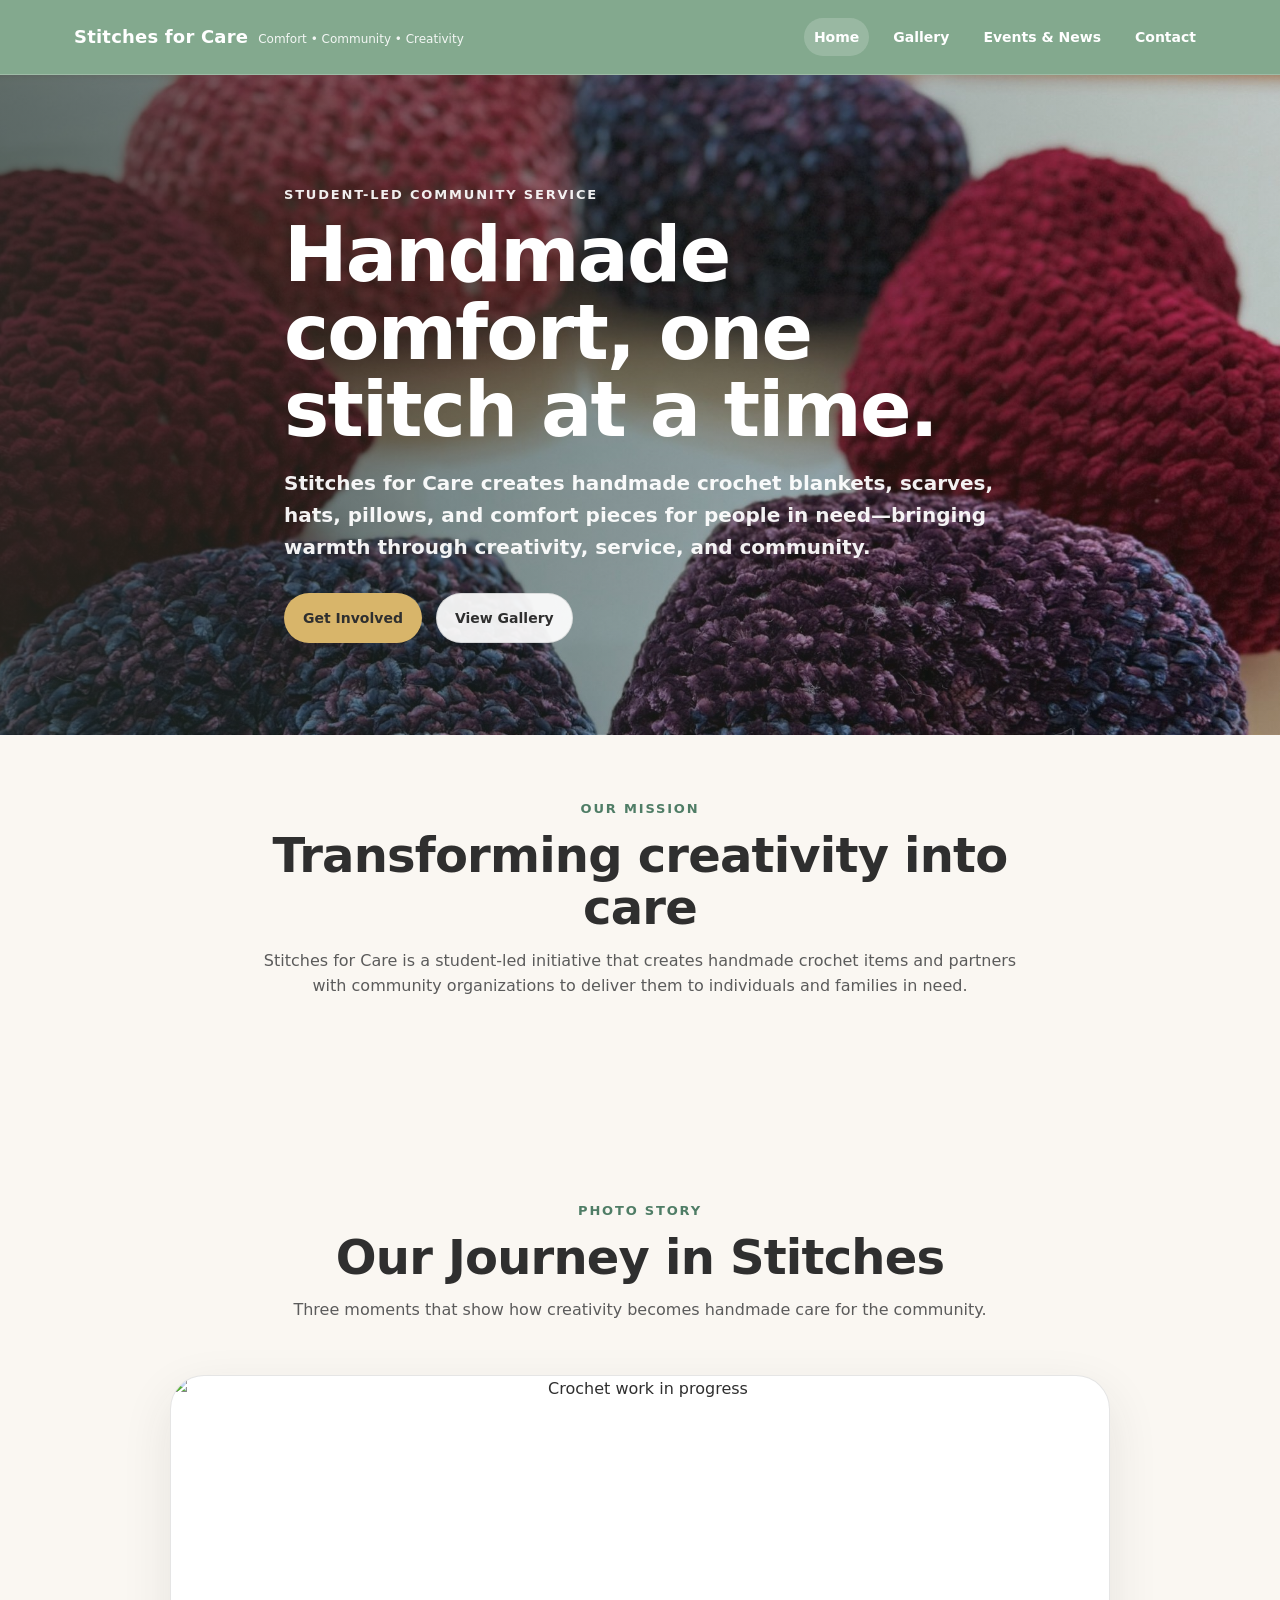
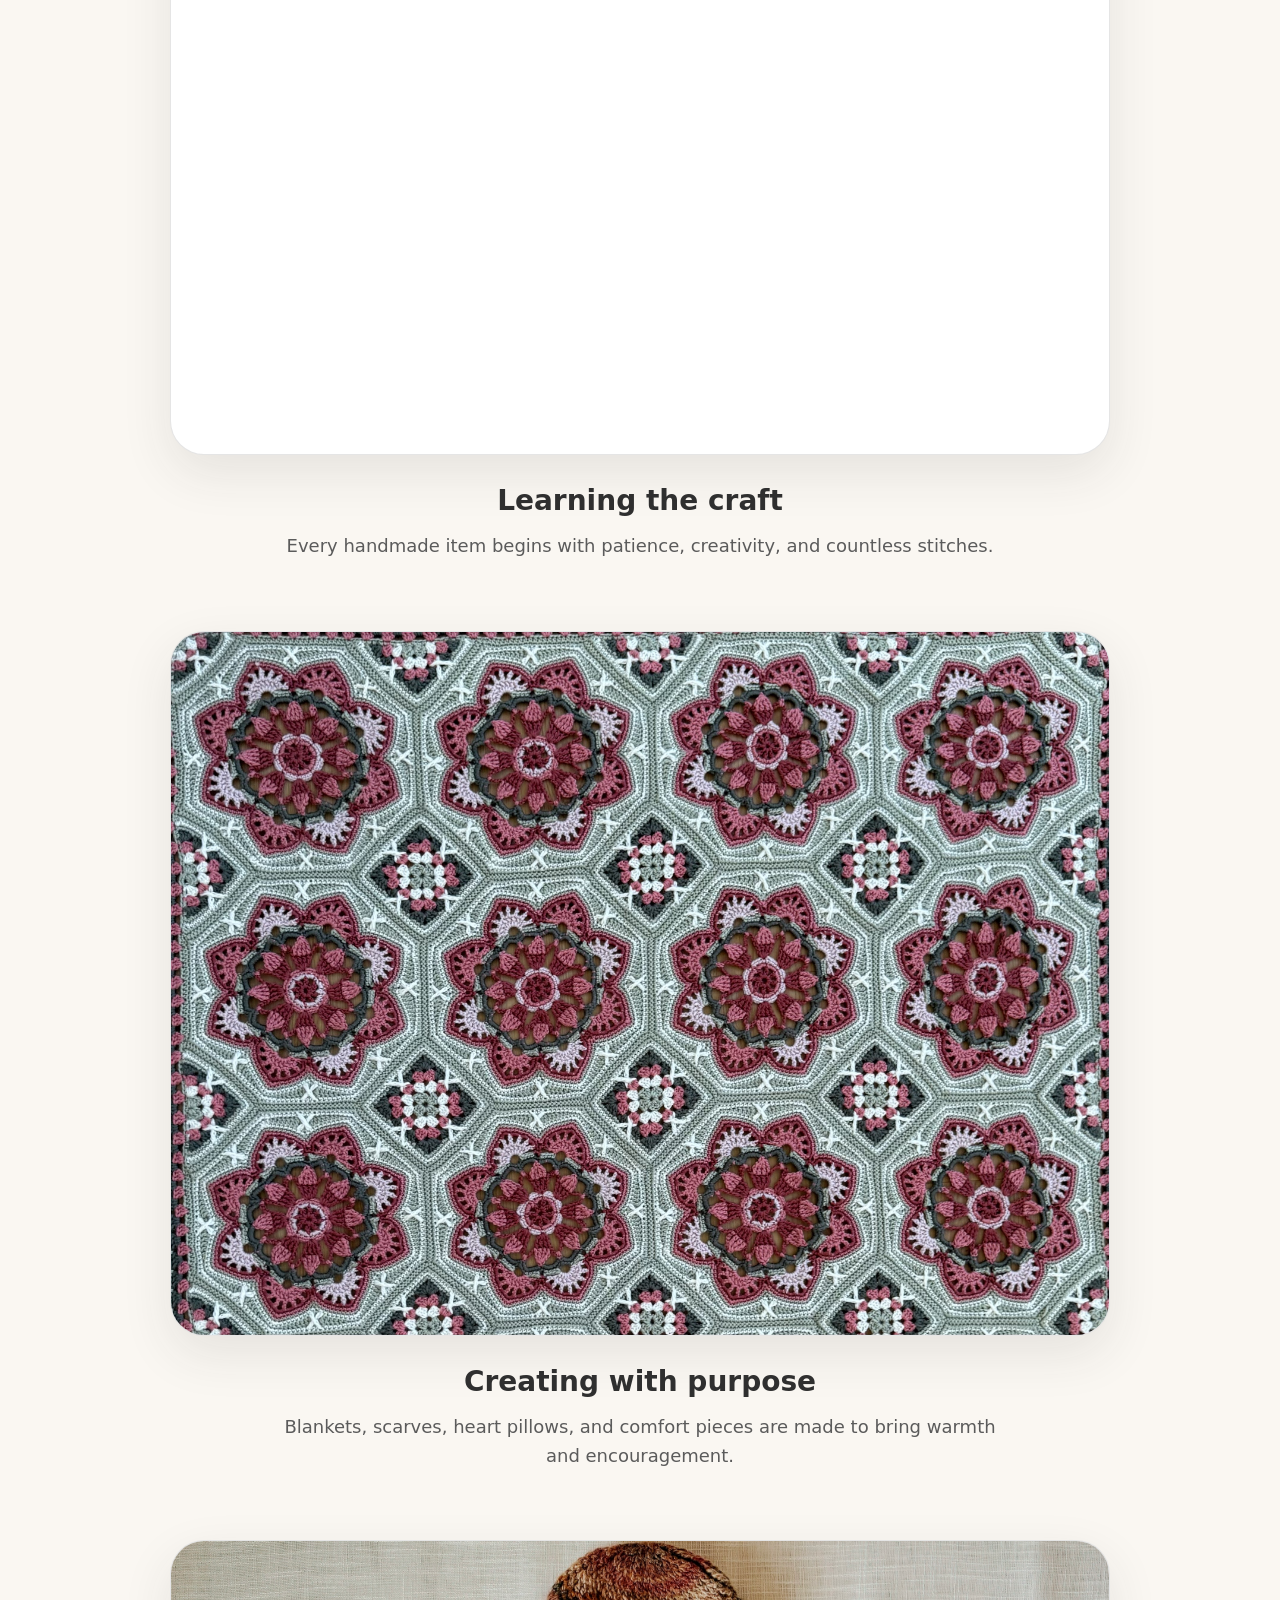
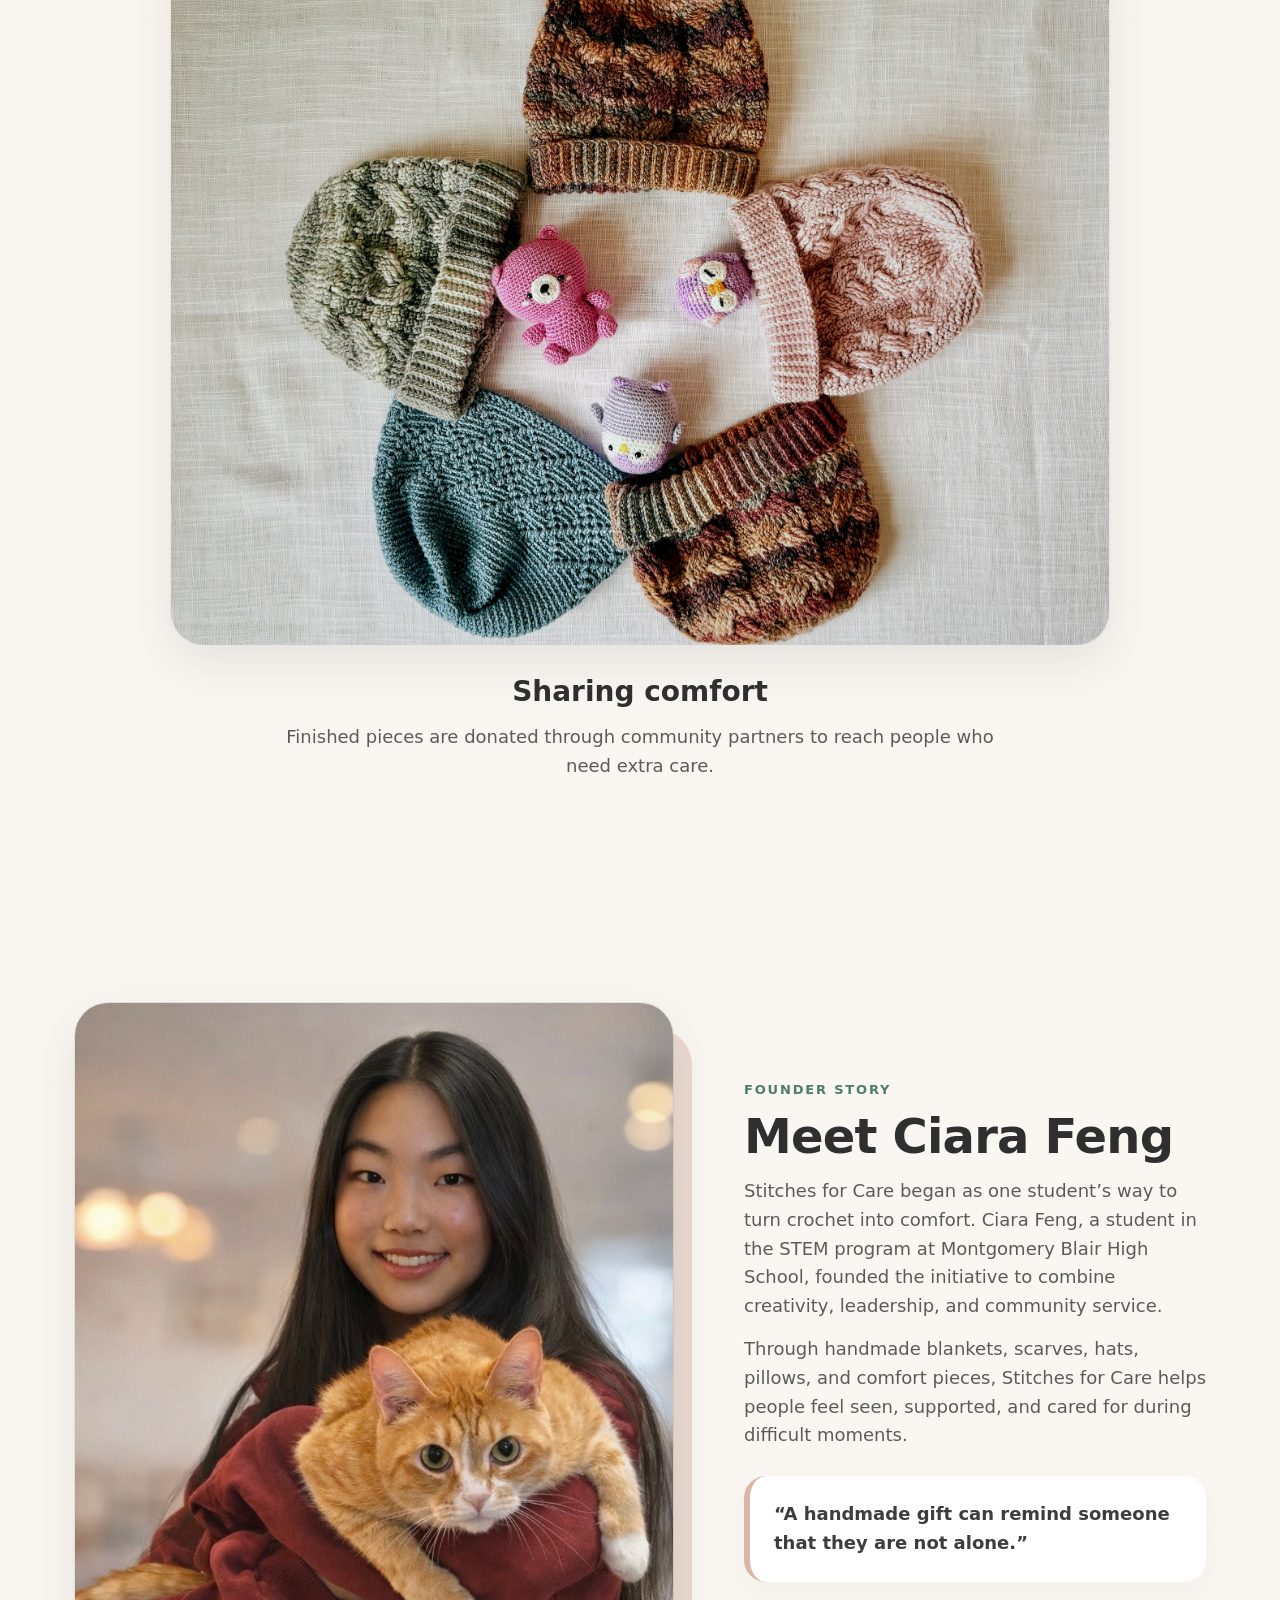
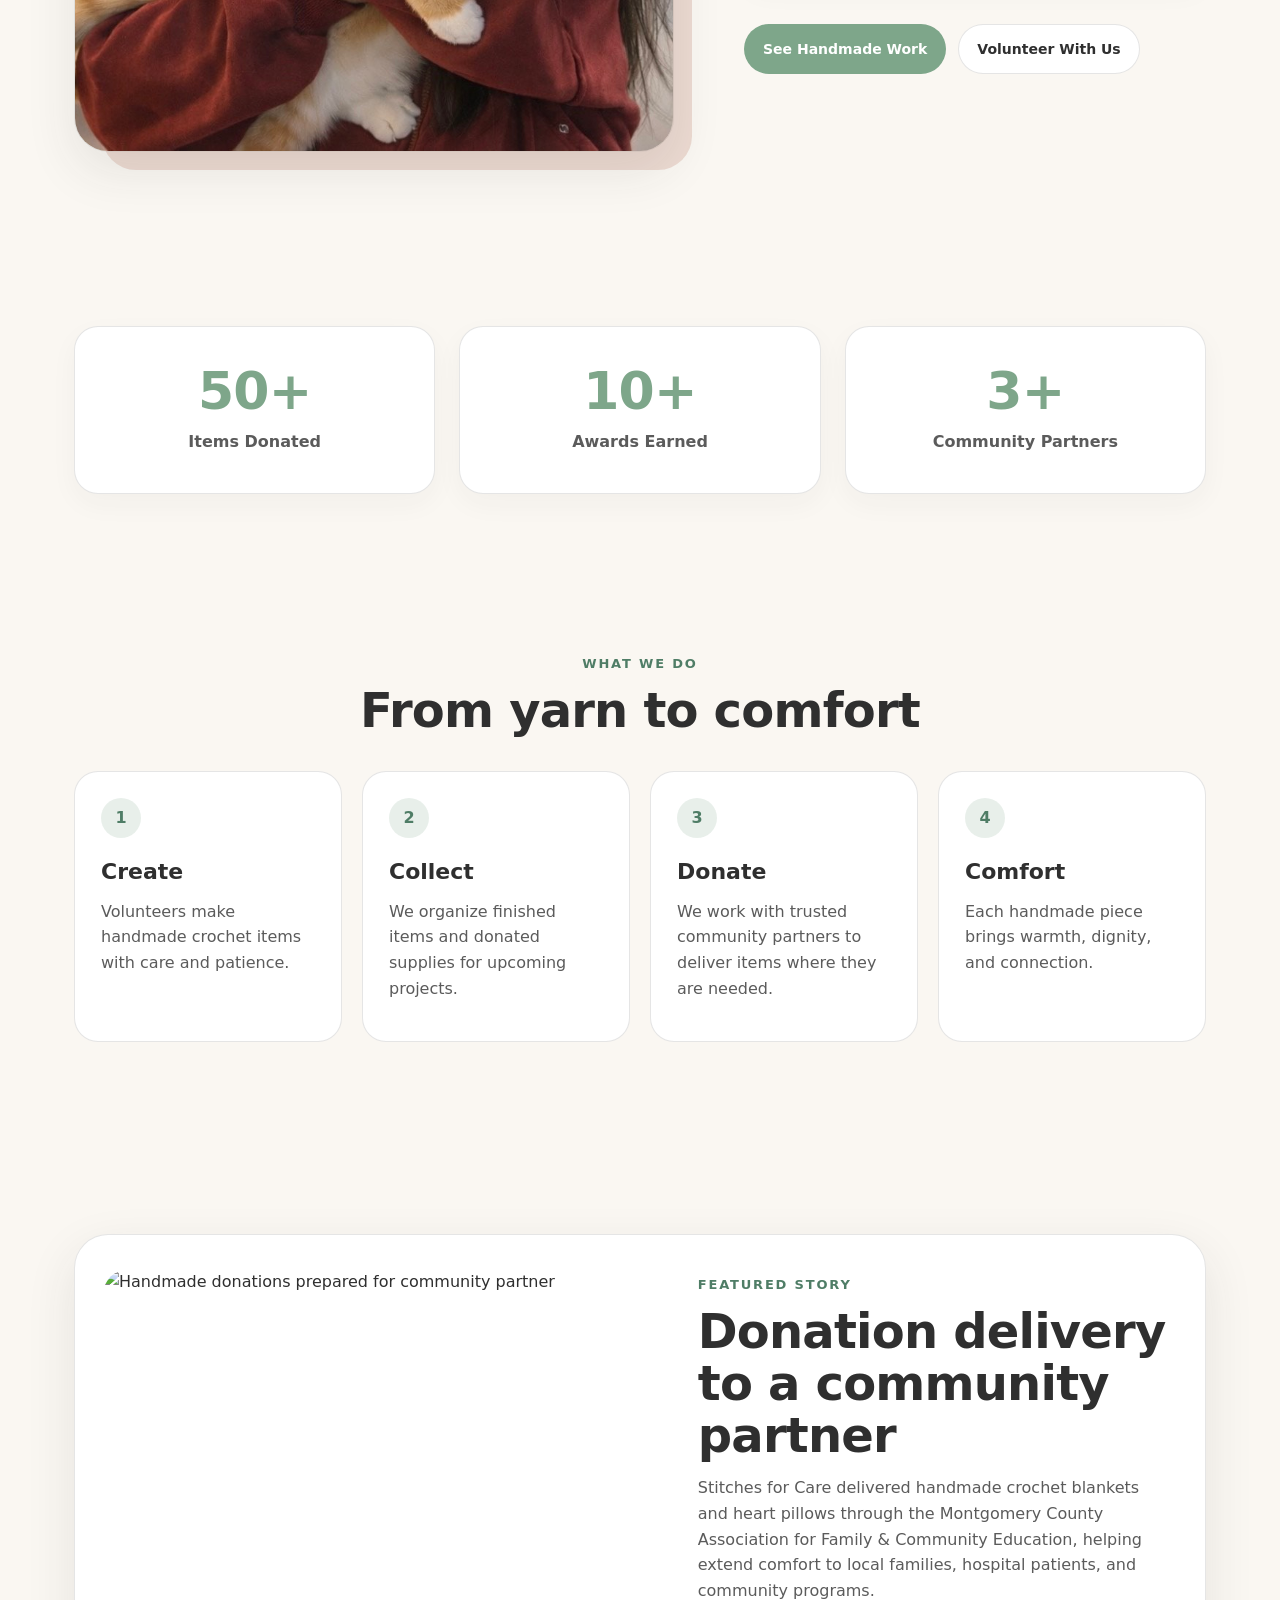
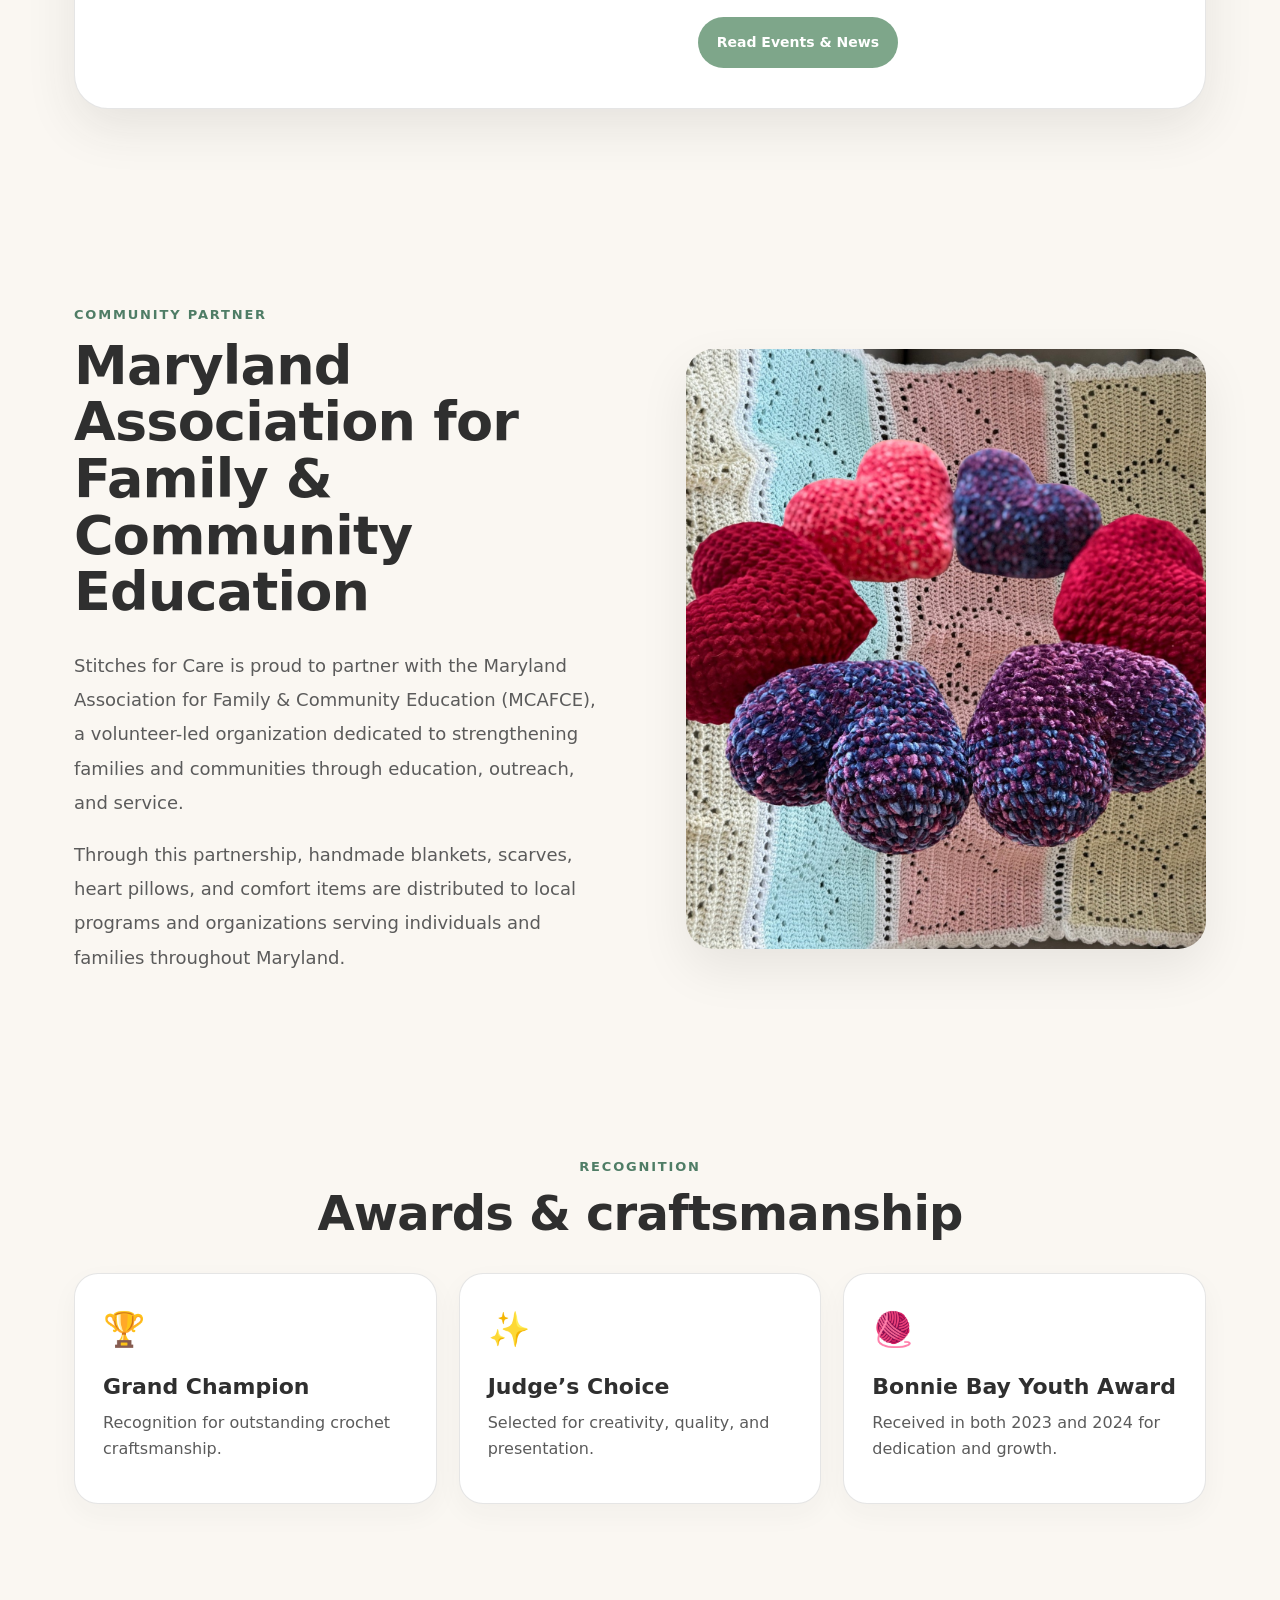
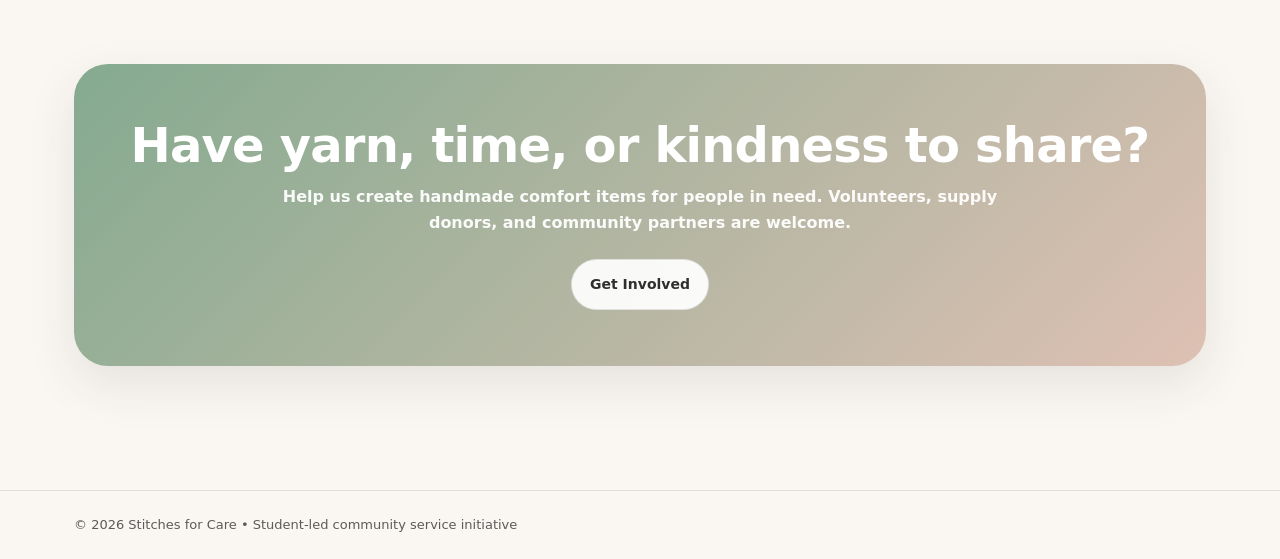
==== index.html @ ae27722a "Update image source in featured story section" ====
<!DOCTYPE html>
<html lang="en">
<head>
  <meta charset="UTF-8" />
  <meta name="viewport" content="width=device-width, initial-scale=1" />
  <title>Stitches for Care | Handmade Comfort, Community Service</title>
  <meta name="description" content="Stitches for Care is a student-led community service initiative creating handmade crochet items for people in need." />
  <link rel="stylesheet" href="styles.css" />
</head>
<body>
  <div class="topbar">
    <div class="container">
      <div class="nav">
        <a class="brand" href="index.html">
          <strong>Stitches for Care</strong>
          <span>Comfort • Community • Creativity</span>
        </a>
        <nav class="links" aria-label="Main navigation">
          <a href="index.html" aria-current="page">Home</a>
          <a href="gallery.html">Gallery</a>
          <a href="news.html">Events & News</a>
          <a href="contact.html">Contact</a>
        </nav>
      </div>
    </div>
  </div>

  <section class="hero hasImage">
    <div class="container heroContent">
      <div class="kicker">Student-led community service</div>
      <h1>Handmade comfort, one stitch at a time.</h1>
      <p>
        Stitches for Care creates handmade crochet blankets, scarves, hats, pillows, and comfort pieces for people in need—bringing warmth through creativity, service, and community.
      </p>
      <div class="heroActions">
        <a href="contact.html" class="btn gold">Get Involved</a>
        <a href="gallery.html" class="btn light">View Gallery</a>
      </div>
    </div>
  </section>

  <main>
    <section class="section compact">
      <div class="container narrow">
        <div class="sectionIntro center">
          <div class="kicker">Our Mission</div>
          <h2>Transforming creativity into care</h2>
          <p>
            Stitches for Care is a student-led initiative that creates handmade crochet items and partners with community organizations to deliver them to individuals and families in need.
          </p>
        </div>
      </div>
    </section>

    <section class="section photoStorySection">
      <div class="container">
        <div class="sectionIntro center storyHeader">
          <div class="kicker">Photo Story</div>
          <h2>Our Journey in Stitches</h2>
          <p>Three moments that show how creativity becomes handmade care for the community.</p>
        </div>

        <div class="verticalPhotoStory">
          <figure class="verticalStoryItem">
            <img src="images/story-creating.jpg" alt="Crochet work in progress" />
            <figcaption>
              <h3>Learning the craft</h3>
              <p>Every handmade item begins with patience, creativity, and countless stitches.</p>
            </figcaption>
          </figure>

          <figure class="verticalStoryItem">
            <img src="images/story-finished-work.jpg" alt="Finished handmade crochet blanket" />
            <figcaption>
              <h3>Creating with purpose</h3>
              <p>Blankets, scarves, heart pillows, and comfort pieces are made to bring warmth and encouragement.</p>
            </figcaption>
          </figure>

          <figure class="verticalStoryItem">
            <img src="images/story-donation.jpg" alt="Handmade crochet donations prepared for community partner" />
            <figcaption>
              <h3>Sharing comfort</h3>
              <p>Finished pieces are donated through community partners to reach people who need extra care.</p>
            </figcaption>
          </figure>
        </div>
      </div>
    </section>

    <section class="section founderSection" id="about">
      <div class="container">
        <div class="founderLayout">
          <div class="founderPhotoWrap">
            <img src="images/founder.jpg" alt="Ciara Feng, founder of Stitches for Care" class="founderImg" />
          </div>

          <div class="founderText">
            <div class="kicker">Founder Story</div>
            <h2>Meet Ciara Feng</h2>
            <p>
              Stitches for Care began as one student’s way to turn crochet into comfort. Ciara Feng, a student in the STEM program at Montgomery Blair High School, founded the initiative to combine creativity, leadership, and community service.
            </p>
            <p>
              Through handmade blankets, scarves, hats, pillows, and comfort pieces, Stitches for Care helps people feel seen, supported, and cared for during difficult moments.
            </p>
            <div class="quoteCard">
              <p>“A handmade gift can remind someone that they are not alone.”</p>
            </div>
            <div class="ctaRow">
              <a href="gallery.html" class="btn primary">See Handmade Work</a>
              <a href="contact.html" class="btn">Volunteer With Us</a>
            </div>
          </div>
        </div>
      </div>
    </section>

    <section class="section compact">
      <div class="container">
        <div class="impactGrid">
          <div class="impactCard">
            <h2>50+</h2>
            <p>Items Donated</p>
          </div>
          <div class="impactCard">
            <h2>10+</h2>
            <p>Awards Earned</p>
          </div>
          <div class="impactCard">
            <h2>3+</h2>
            <p>Community Partners</p>
          </div>
        </div>
      </div>
    </section>

    <section class="section">
      <div class="container">
        <div class="sectionIntro center">
          <div class="kicker">What We Do</div>
          <h2>From yarn to comfort</h2>
        </div>
        <div class="processGrid">
          <div class="processStep">
            <span class="num">1</span>
            <h3>Create</h3>
            <p>Volunteers make handmade crochet items with care and patience.</p>
          </div>
          <div class="processStep">
            <span class="num">2</span>
            <h3>Collect</h3>
            <p>We organize finished items and donated supplies for upcoming projects.</p>
          </div>
          <div class="processStep">
            <span class="num">3</span>
            <h3>Donate</h3>
            <p>We work with trusted community partners to deliver items where they are needed.</p>
          </div>
          <div class="processStep">
            <span class="num">4</span>
            <h3>Comfort</h3>
            <p>Each handmade piece brings warmth, dignity, and connection.</p>
          </div>
        </div>
      </div>
    </section>

    <section class="section">
      <div class="container">
        <div class="featureStory">
          <img src="images/MCAFCE.jpg" alt="Handmade donations prepared for community partner" />
          <div class="storyText">
            <div class="kicker">Featured Story</div>
            <h2>Donation delivery to a community partner</h2>
            <p>
              Stitches for Care delivered handmade crochet blankets and heart pillows through the Montgomery County Association for Family & Community Education, helping extend comfort to local families, hospital patients, and community programs.
            </p>
            <a href="news.html" class="btn primary">Read Events & News</a>
          </div>
        </div>
      </div>
    </section>

    <section class="section partnerSection">

      <div class="container">

    	<div class="partnerGrid">

          <div class="partnerContent">

            <div class="kicker">Community Partner</div>

            <h2>
              Maryland Association for Family &
              Community Education
            </h2>

            <p>
              Stitches for Care is proud to partner with the
              Maryland Association for Family & Community
              Education (MCAFCE), a volunteer-led organization
              dedicated to strengthening families and communities
              through education, outreach, and service.
            </p>

            <p>
             Through this partnership, handmade blankets,
             scarves, heart pillows, and comfort items are
             distributed to local programs and organizations
             serving individuals and families throughout
             Maryland.
           </p>

        </div>

        <div class="partnerPhoto">

          <img
            src="images/event_donation_2.jpg"
            alt="Donation delivery through MCAFCE"
          >

        </div>

      </div>

    </div>

</section>

    <section class="section compact">
      <div class="container">
        <div class="sectionIntro center">
          <div class="kicker">Recognition</div>
          <h2>Awards & craftsmanship</h2>
        </div>
        <div class="awardGrid">
          <div class="awardCard">
            <div class="awardIcon">🏆</div>
            <h3>Grand Champion</h3>
            <p>Recognition for outstanding crochet craftsmanship.</p>
          </div>
          <div class="awardCard">
            <div class="awardIcon">✨</div>
            <h3>Judge’s Choice</h3>
            <p>Selected for creativity, quality, and presentation.</p>
          </div>
          <div class="awardCard">
            <div class="awardIcon">🧶</div>
            <h3>Bonnie Bay Youth Award</h3>
            <p>Received in both 2023 and 2024 for dedication and growth.</p>
          </div>
        </div>
      </div>
    </section>

    <section class="section">
      <div class="container">
        <div class="ctaBanner">
          <h2>Have yarn, time, or kindness to share?</h2>
          <p>Help us create handmade comfort items for people in need. Volunteers, supply donors, and community partners are welcome.</p>
          <a href="contact.html" class="btn light">Get Involved</a>
        </div>
      </div>
    </section>
  </main>

  <footer class="footer">
    <div class="container">
      <div>© 2026 Stitches for Care • Student-led community service initiative</div>
    </div>
  </footer>
</body>
</html>
---- styles.css ----
:root{
  --bg:#FAF7F2;
  --ink:#2F2F2F;
  --muted:#5B5B5B;
  --brand:#7EA68A;
  --brand-dark:#4F7D66;
  --rose:#D9B7A8;
  --gold:#D8B56A;
  --card:#FFFFFF;
  --line:rgba(47,47,47,.12);
  --shadow:0 18px 50px rgba(47,47,47,.10);
}

*{box-sizing:border-box;}
html,body{margin:0;padding:0;scroll-behavior:smooth;}
body{
  font-family: system-ui, -apple-system, Segoe UI, Roboto, Arial, sans-serif;
  background:var(--bg);
  color:var(--ink);
  line-height:1.6;
}
a{color:inherit;}
.container{max-width:1180px;margin:0 auto;padding:0 24px;}
.narrow{max-width:840px;}

/* Top bar */
.topbar{
  background:rgba(126,166,138,.96);
  color:#fff;
  position:sticky; top:0; z-index:10;
  border-bottom:1px solid rgba(255,255,255,.22);
  backdrop-filter: blur(10px);
}
.nav{display:flex;align-items:center;justify-content:space-between;gap:18px;padding:18px 0;}
.brand{display:flex;align-items:baseline;gap:10px;text-decoration:none;}
.brand strong{font-size:18px;letter-spacing:.2px;}
.brand span{font-size:12px;opacity:.9;}
.links{display:flex;gap:14px;flex-wrap:wrap;}
.links a{color:#fff;text-decoration:none;font-weight:700;font-size:14px;padding:8px 10px;border-radius:999px;}
.links a[aria-current="page"], .links a:hover{background:rgba(255,255,255,.18);}

/* Hero */
.hero{padding:110px 0 92px;background:linear-gradient(180deg, rgba(126,166,138,.22), rgba(250,247,242,0));}
.hero.hasImage{
  min-height:620px;
  display:flex;
  align-items:center;
  background:
    linear-gradient(90deg, rgba(35,47,39,.70), rgba(35,47,39,.22)),
    url("images/hero.jpg");
  background-size:cover;
  background-position:center;
  color:#fff;
}
.heroContent{max-width:760px;}
.hero h1{margin:0 0 18px;font-size:clamp(42px, 7vw, 76px);line-height:1.02;letter-spacing:-1.8px;}
.hero p{margin:0;color:var(--muted);font-weight:700;font-size:20px;max-width:760px;}
.hero.hasImage p{color:rgba(255,255,255,.94);}
.hero.hasImage .kicker{color:rgba(255,255,255,.92);}
.kicker{color:var(--brand-dark);font-weight:800;font-size:13px;letter-spacing:.14em;text-transform:uppercase;margin-bottom:10px;}
.heroActions{display:flex;gap:14px;flex-wrap:wrap;margin-top:30px;}

/* Common */
.section{padding:96px 0;}
.section.compact{padding:64px 0;}
.sectionIntro{max-width:780px;margin-bottom:34px;}
.sectionIntro.center{text-align:center;margin-left:auto;margin-right:auto;}
.section h2{margin:0 0 14px;font-size:clamp(30px,4vw,48px);line-height:1.08;letter-spacing:-.8px;}
.section h3{margin:0 0 10px;font-size:22px;}
.section p{margin:0 0 14px;color:var(--muted);}
.cardGrid{display:grid;gap:28px;grid-template-columns:repeat(12,1fr);}
.card{background:var(--card);border:1px solid var(--line);border-radius:24px;padding:30px;box-shadow:0 10px 28px rgba(47,47,47,.04);}
.card h3{font-size:20px;}
.card p{font-size:16px;}
.span4{grid-column:span 4;}
.span6{grid-column:span 6;}
.span12{grid-column:span 12;}
.list{margin:12px 0 0;padding-left:20px;color:var(--muted);}
.list li{margin:8px 0;}

/* Buttons */
.btn{display:inline-block;text-decoration:none;padding:13px 18px;border-radius:999px;border:1px solid var(--line);background:#fff;font-weight:800;font-size:14px;transition:.16s ease;}
.btn.primary{background:var(--brand);color:#fff;border-color:transparent;}
.btn.gold{background:var(--gold);color:#2F2F2F;border-color:transparent;}
.btn.light{background:rgba(255,255,255,.92);color:#2F2F2F;}
.btn:hover{transform:translateY(-2px);box-shadow:0 12px 24px rgba(47,47,47,.12);}
.ctaRow{margin-top:42px;display:flex;gap:12px;flex-wrap:wrap;align-items:center;}

/* Simple vertical homepage photo story */
.photoStorySection{
  padding-top:104px;
  padding-bottom:112px;
}
.storyHeader{
  max-width:820px;
  margin-bottom:52px;
}
.verticalPhotoStory{
  max-width:940px;
  margin:0 auto;
  display:grid;
  gap:70px;
}
.verticalStoryItem{
  margin:0;
  text-align:center;
}
.verticalStoryItem img{
  width:100%;
  min-height:680px;
  max-height:820px;
  object-fit:cover;
  display:block;
  border-radius:34px;
  border:1px solid var(--line);
  box-shadow:var(--shadow);
  background:#fff;
}
.verticalStoryItem figcaption{
  max-width:720px;
  margin:24px auto 0;
}
.verticalStoryItem h3{
  font-size:28px;
  margin:0 0 8px;
}
.verticalStoryItem p{
  font-size:18px;
  margin:0;
  color:var(--muted);
}

/* Founder section */
.founderSection{padding-top:110px;padding-bottom:110px;}
.founderLayout{display:grid;grid-template-columns:minmax(420px, 600px) 1fr;gap:70px;align-items:center;}
.founderPhotoWrap{position:relative;}
.founderPhotoWrap::before{content:"";position:absolute;inset:28px -18px -18px 28px;border-radius:34px;background:rgba(217,183,168,.45);z-index:0;}
.founderImg{position:relative;z-index:1;width:100%;max-width:600px;aspect-ratio:4/5;object-fit:cover;border-radius:34px;border:1px solid var(--line);display:block;box-shadow:var(--shadow);}
.founderText{max-width:560px;}
.founderText p{font-size:18px;}
.quoteCard{margin-top:26px;padding:24px;border-left:6px solid var(--rose);background:#fff;border-radius:22px;box-shadow:0 10px 28px rgba(47,47,47,.04);}
.quoteCard p{margin:0;color:#3D3D3D;font-weight:700;font-size:18px;}

/* Impact */
.impactGrid{display:grid;grid-template-columns:repeat(3,1fr);gap:24px;}
.impactCard{background:#fff;padding:38px 26px;text-align:center;border-radius:24px;border:1px solid var(--line);box-shadow:0 10px 28px rgba(47,47,47,.04);}
.impactCard h2{font-size:52px;margin:0;color:var(--brand);line-height:1;}
.impactCard p{margin:12px 0 0;font-weight:800;color:var(--muted);}

/* Process */
.processGrid{display:grid;grid-template-columns:repeat(4,1fr);gap:20px;}
.processStep{background:#fff;border:1px solid var(--line);border-radius:24px;padding:26px;position:relative;}
.processStep .num{display:inline-grid;place-items:center;width:40px;height:40px;border-radius:999px;background:rgba(126,166,138,.18);color:var(--brand-dark);font-weight:900;margin-bottom:16px;}

/* Feature story */
.featureStory{display:grid;grid-template-columns:1.05fr .95fr;gap:44px;align-items:center;background:#fff;border:1px solid var(--line);border-radius:34px;padding:28px;box-shadow:var(--shadow);}
.featureStory img{width:100%;aspect-ratio:4/3;object-fit:cover;border-radius:26px;display:block;}
.storyText{padding:12px 10px;}

/* Awards */
.awardGrid{display:grid;grid-template-columns:repeat(3,1fr);gap:22px;}
.awardCard{background:#fff;border:1px solid var(--line);border-radius:24px;padding:28px;box-shadow:0 10px 28px rgba(47,47,47,.04);}
.awardIcon{font-size:34px;margin-bottom:12px;}
.awardCard h3{margin-bottom:6px;}

/* Final CTA */
.ctaBanner{background:linear-gradient(135deg, rgba(126,166,138,.95), rgba(217,183,168,.85));border-radius:34px;padding:56px;color:#fff;text-align:center;box-shadow:var(--shadow);}
.ctaBanner h2{color:#fff;margin-bottom:12px;}
.ctaBanner p{color:rgba(255,255,255,.94);max-width:720px;margin:0 auto 24px;font-weight:700;}

/* Gallery page */
.galleryGrid{display:grid;gap:18px;grid-template-columns:repeat(12,1fr);}
.galleryGrid .ph{grid-column:span 4;aspect-ratio:4/3;border-radius:20px;border:1px solid var(--line);overflow:hidden;background:rgba(126,166,138,.10);box-shadow:0 10px 26px rgba(47,47,47,.05);}
.galleryGrid .phImg{width:100%;height:100%;object-fit:cover;display:block;transition:transform .35s ease;}
.galleryGrid .ph:hover .phImg{transform:scale(1.04);}

/* Events & News */
.badge{display:inline-block;padding:6px 12px;border-radius:999px;background:rgba(126,166,138,.18);border:1px solid rgba(126,166,138,.35);font-size:12px;font-weight:800;color:#2d4c3f;}
.eventRow{display:grid;grid-template-columns:360px 1fr;gap:24px;align-items:start;}
.eventContent{min-width:0;}
.eventImg{width:100%;aspect-ratio:3/2;object-fit:cover;border-radius:18px;border:1px solid var(--line);display:block;}
.eventCard{background:var(--card);border:1px solid var(--line);border-radius:24px;padding:22px;}
.eventContent h3{margin-top:8px;margin-bottom:4px;}
.eventContent p{margin:0;}
.eventMeta{font-size:13px;color:var(--muted);margin:0 0 10px;}


/* Partner section */
.partnerSection{padding-top:110px;}
.partnerFeature{grid-template-columns:.95fr 1.05fr;}
.partnerFeature .storyText p{font-size:18px;line-height:1.75;}
.partnerSection{padding:100px 0;}
.partnerGrid{display:grid;grid-template-columns:1fr 520px;gap:80px;align-items:center;}
.partnerContent h2{font-size:54px;line-height:1.05;margin:12px 0 28px;}
.partnerContent p{font-size:18px;line-height:1.9;margin-bottom:18px;color:var(--muted);}
.partnerPhoto img{width:100%;height:600px;object-fit:cover;border-radius:28px;display:block;box-shadow:0 20px 50px rgba(0,0,0,.08);}

@media (max-width:980px){
  .partnerGrid{grid-template-columns:1fr;gap:40px;}
  .partnerContent{order:1;}
  .partnerPhoto{order:2;}
  .partnerContent h2{font-size:38px;}
  .partnerPhoto img{height:auto;}
}


/* Footer */
.footer{margin-top:28px;border-top:1px solid var(--line);padding:24px 0;color:var(--muted);font-size:13px;}

/* Forms */
.form{display:grid;gap:14px;max-width:640px;}
label{font-weight:800;font-size:13px;}
input, textarea{width:100%;padding:12px 14px;border-radius:14px;border:1px solid var(--line);background:#fff;font:inherit;}
textarea{min-height:150px;resize:vertical;}
.note{font-size:13px;color:var(--muted);}

@media (max-width: 940px){
  .nav{align-items:flex-start;flex-direction:column;}
  .hero.hasImage{min-height:560px;}
  .verticalStoryItem img{min-height:560px;}
  .founderLayout{grid-template-columns:1fr;gap:42px;}
  .founderImg{max-width:720px;}
  .featureStory{grid-template-columns:1fr;}
  .impactGrid,.awardGrid{grid-template-columns:1fr;}
  .processGrid{grid-template-columns:repeat(2,1fr);}
  .span4,.span6{grid-column:span 12;}
  .galleryGrid .ph{grid-column:span 6;}
  .eventRow{grid-template-columns:1fr;}
}
@media (max-width: 560px){
  .container{padding:0 18px;}
  .section{padding:72px 0;}
  .hero{padding:86px 0 74px;}
  .hero.hasImage{min-height:520px;}
  .verticalPhotoStory{gap:54px;}
  .verticalStoryItem img{min-height:430px;border-radius:24px;}
  .verticalStoryItem h3{font-size:24px;}
  .verticalStoryItem p{font-size:16px;}
  .processGrid{grid-template-columns:1fr;}
  .galleryGrid .ph{grid-column:span 12;}
  .ctaBanner{padding:38px 22px;}
}
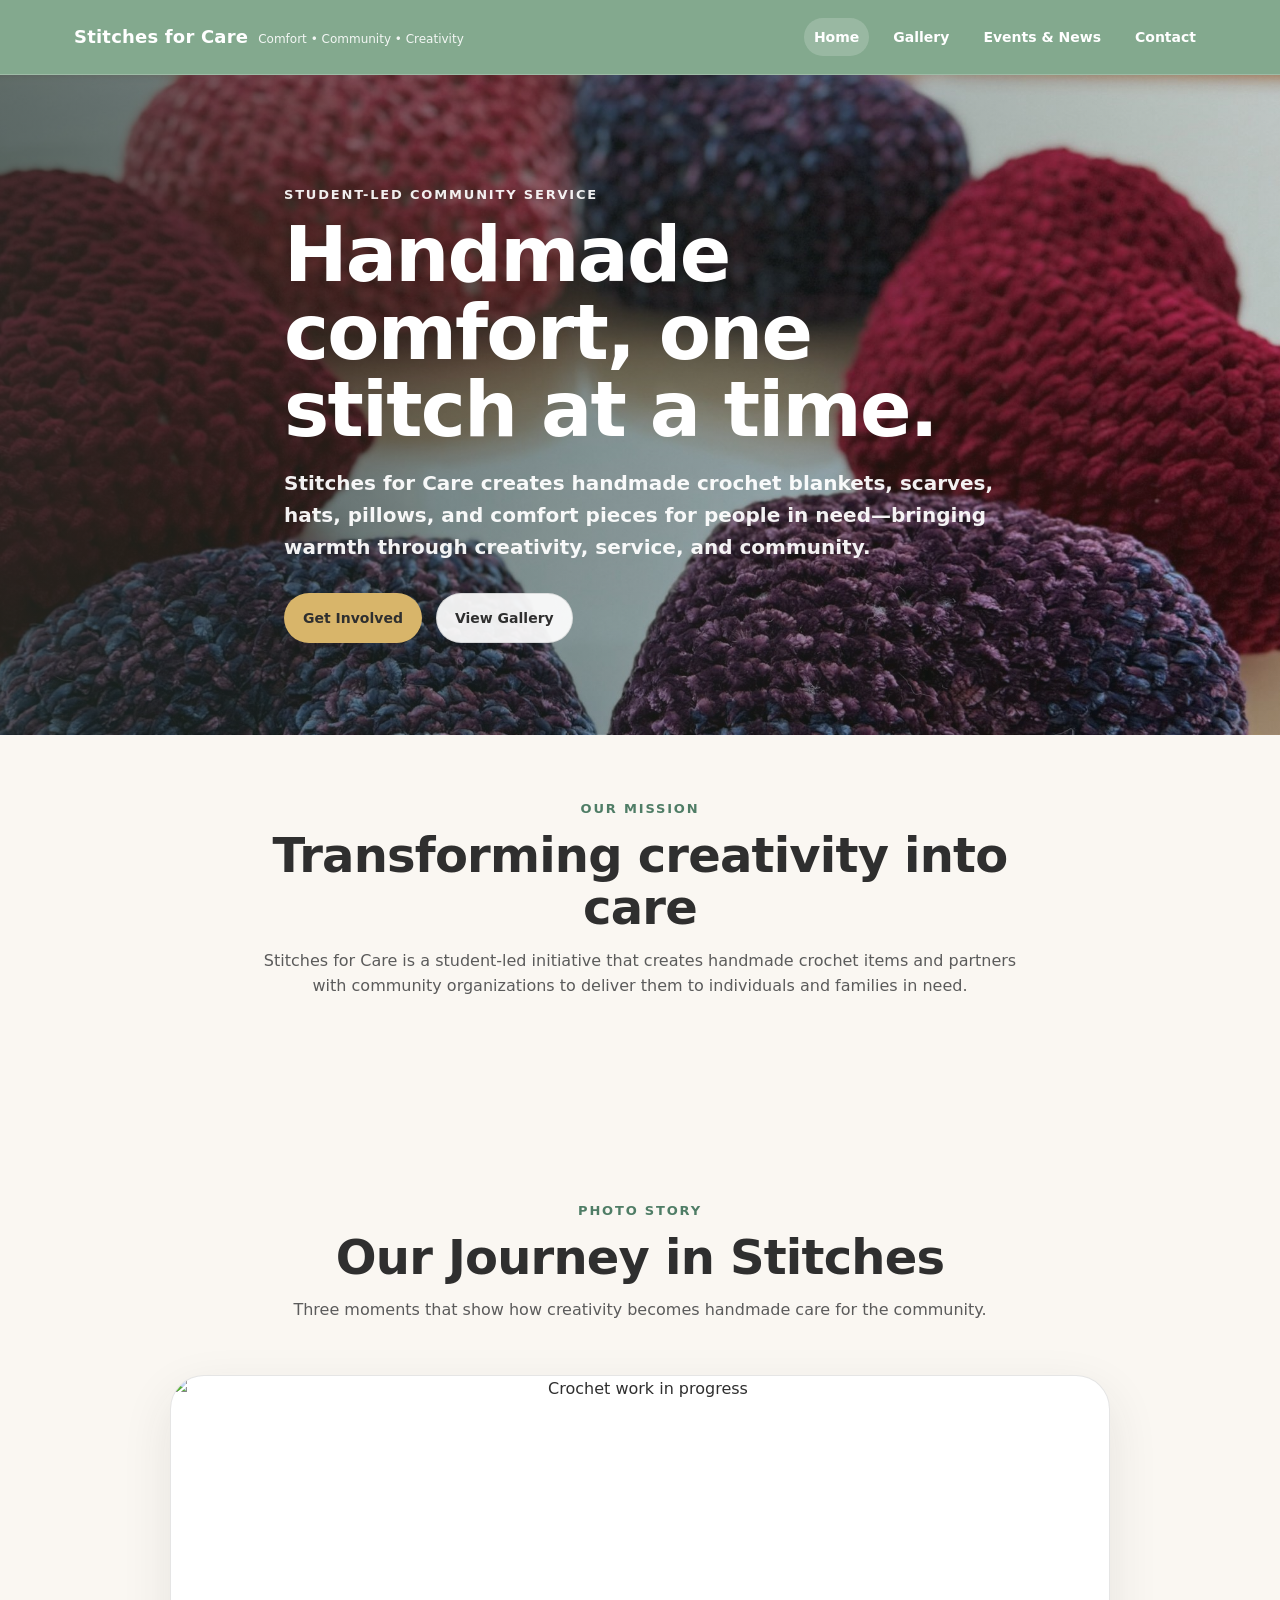
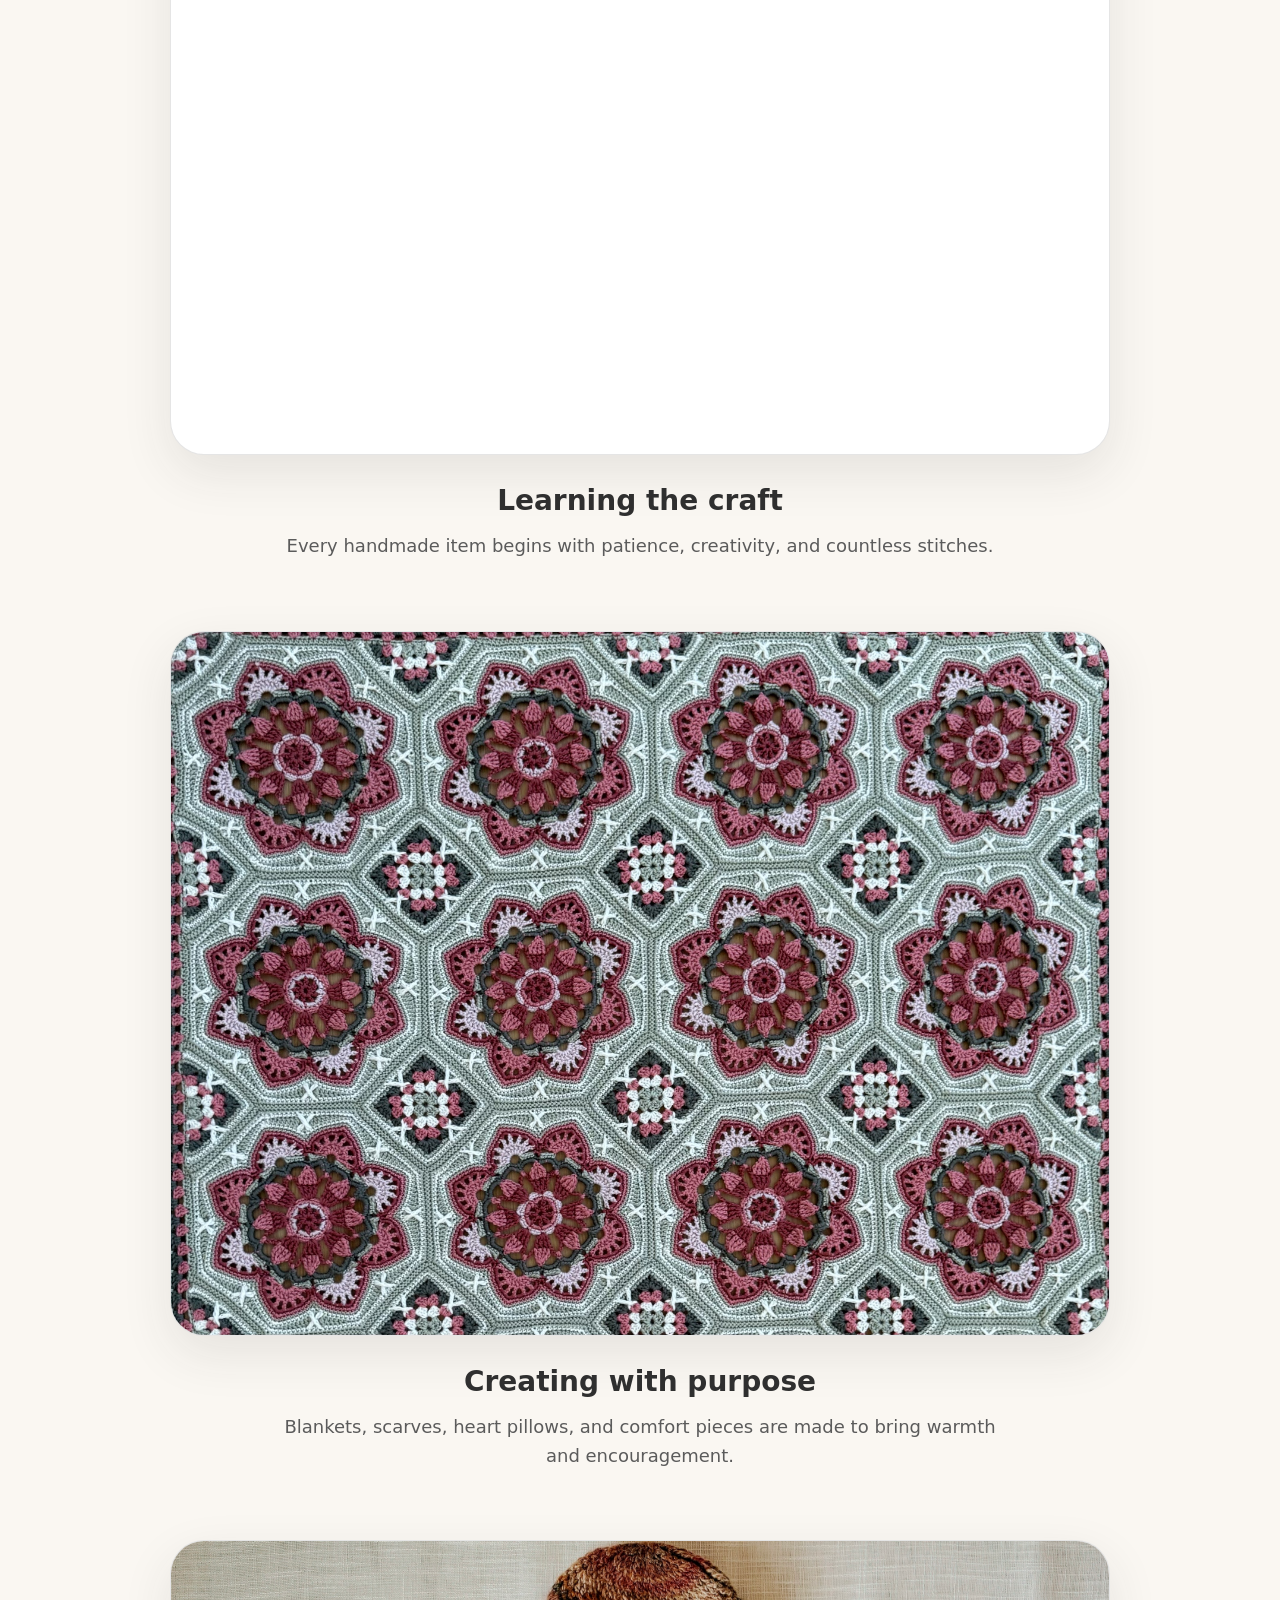
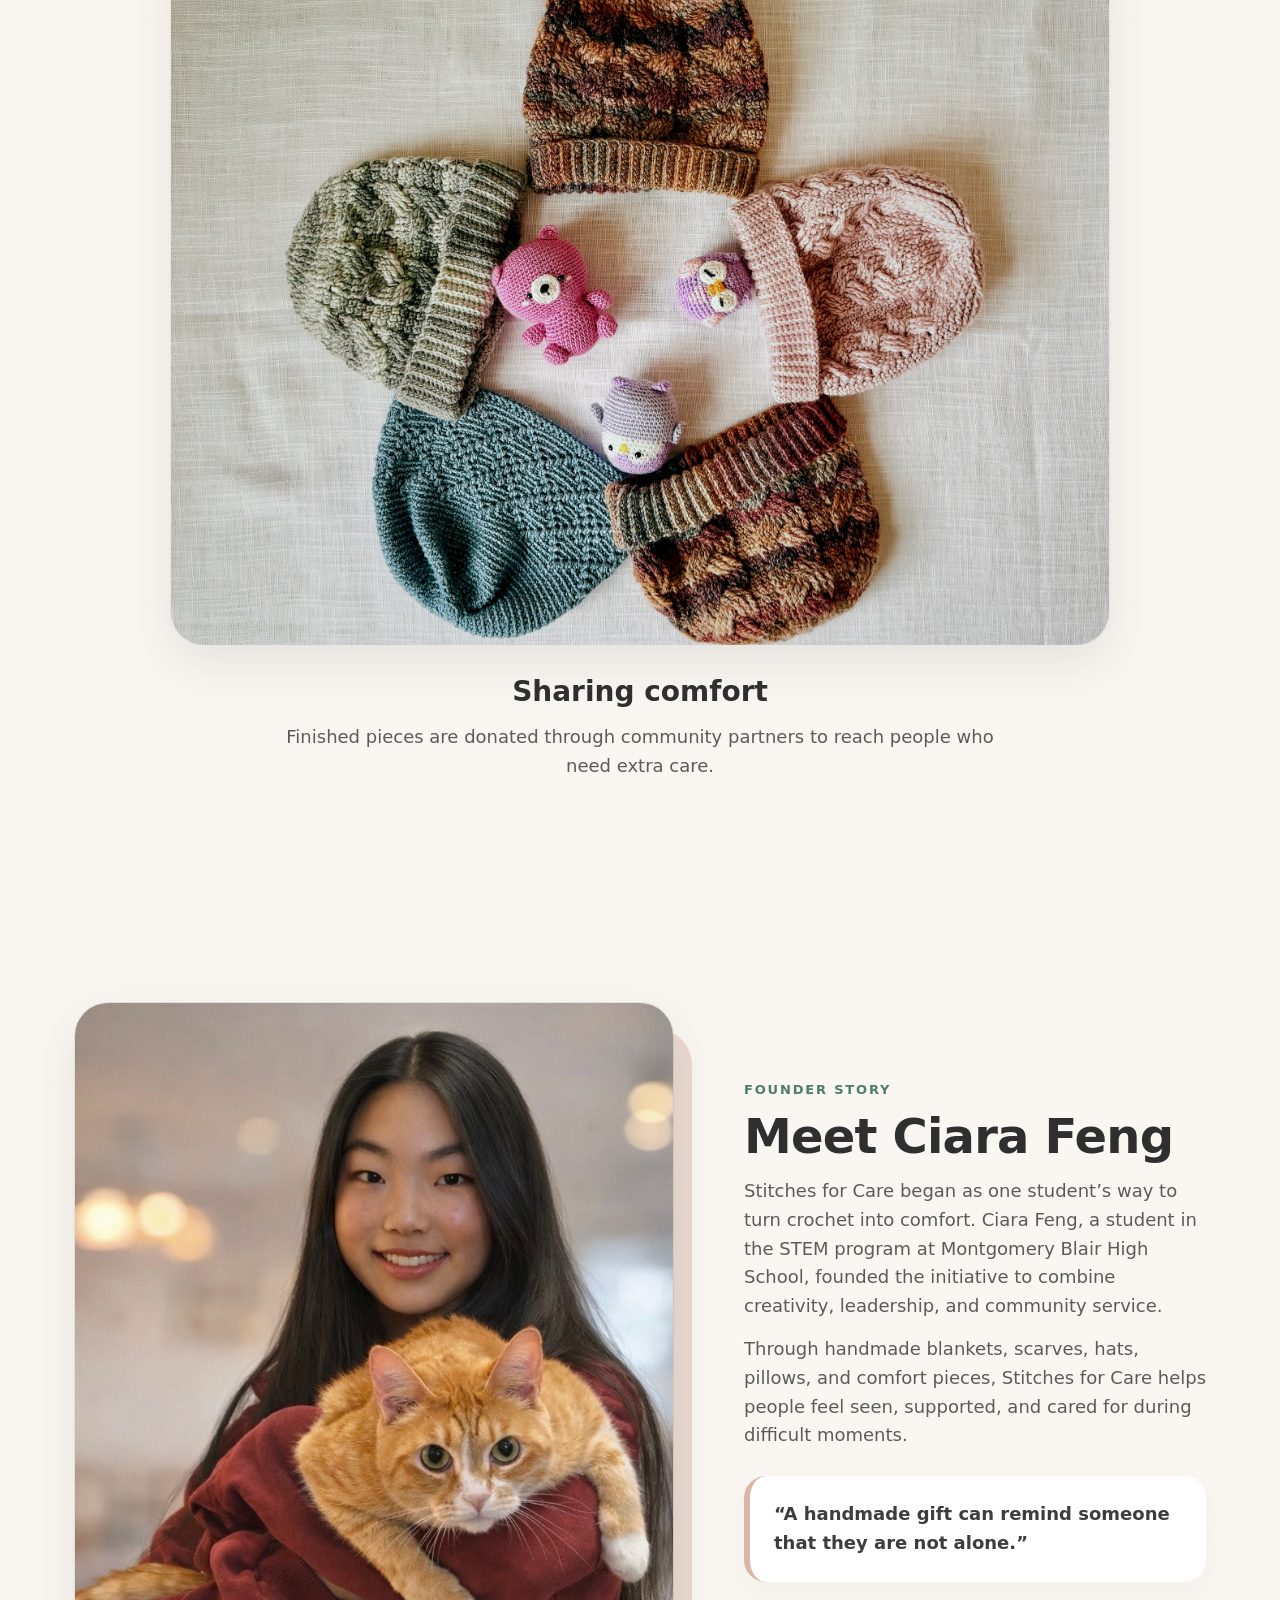
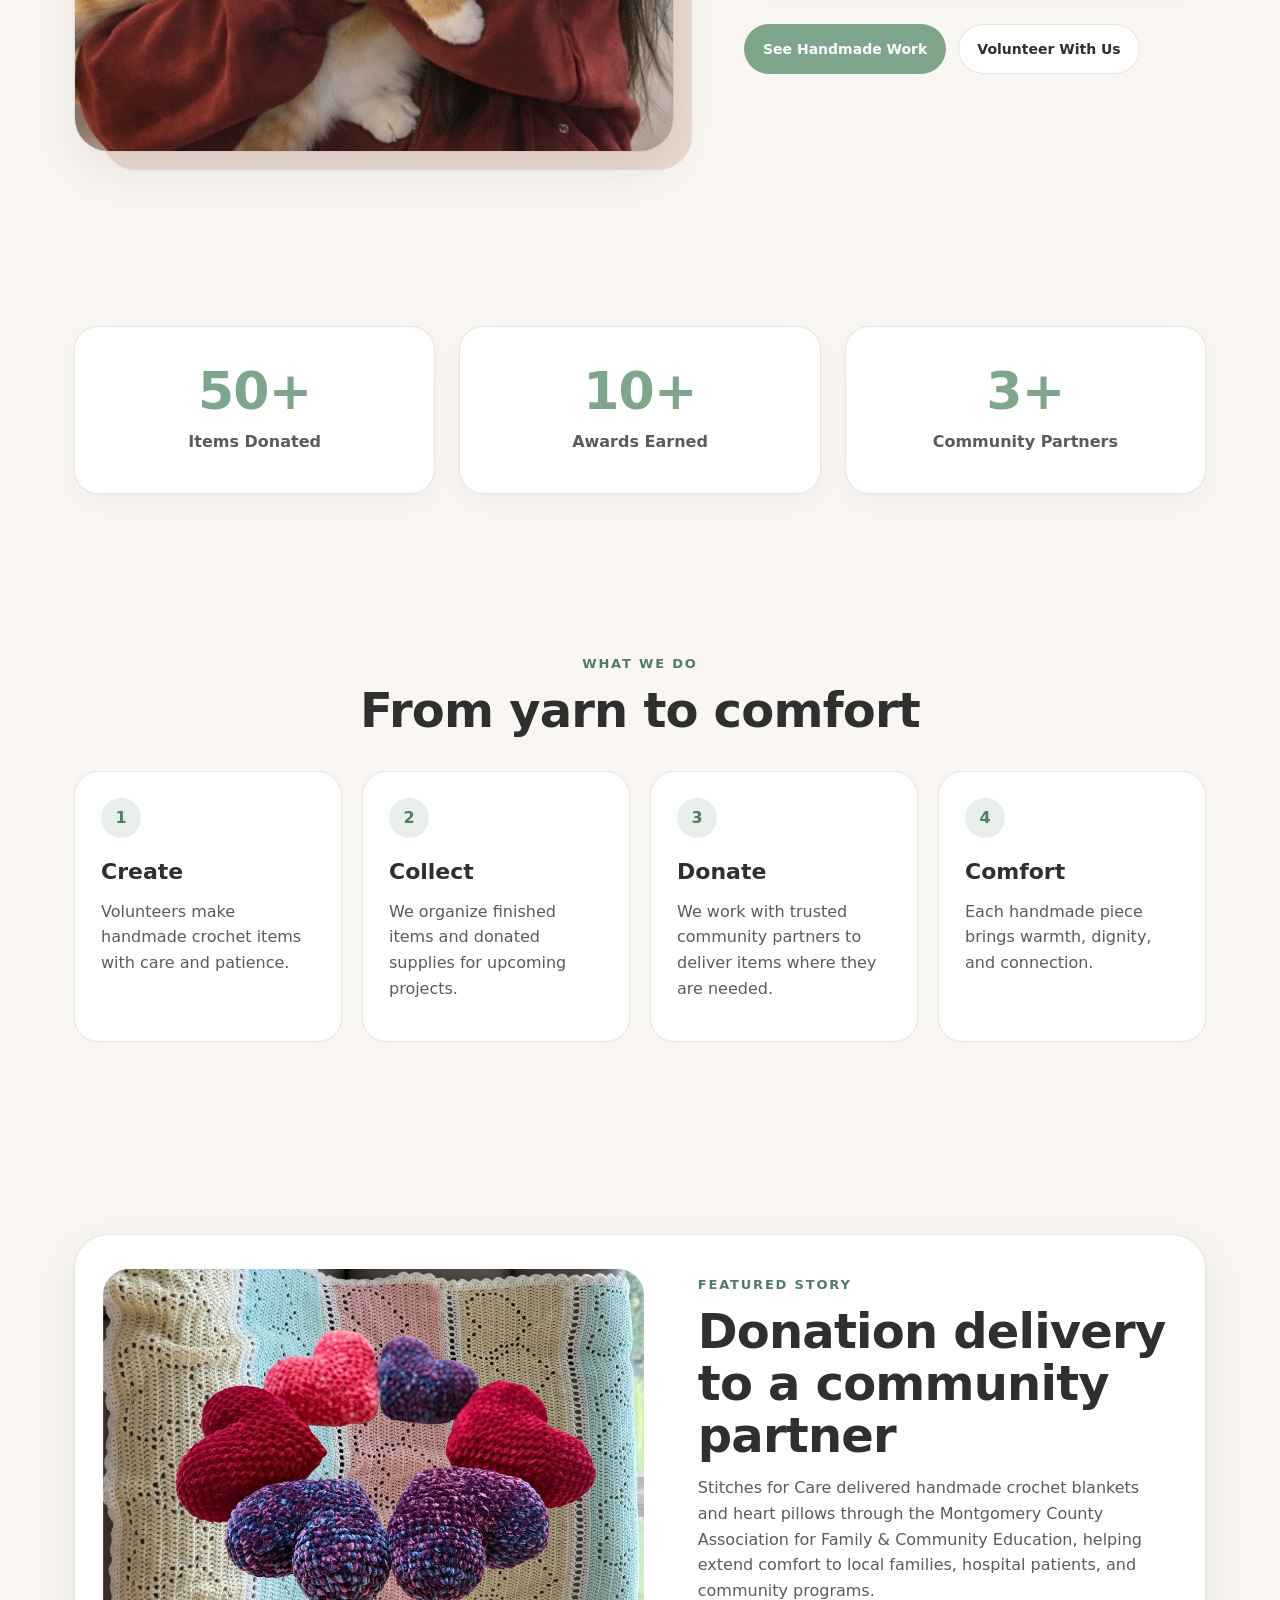
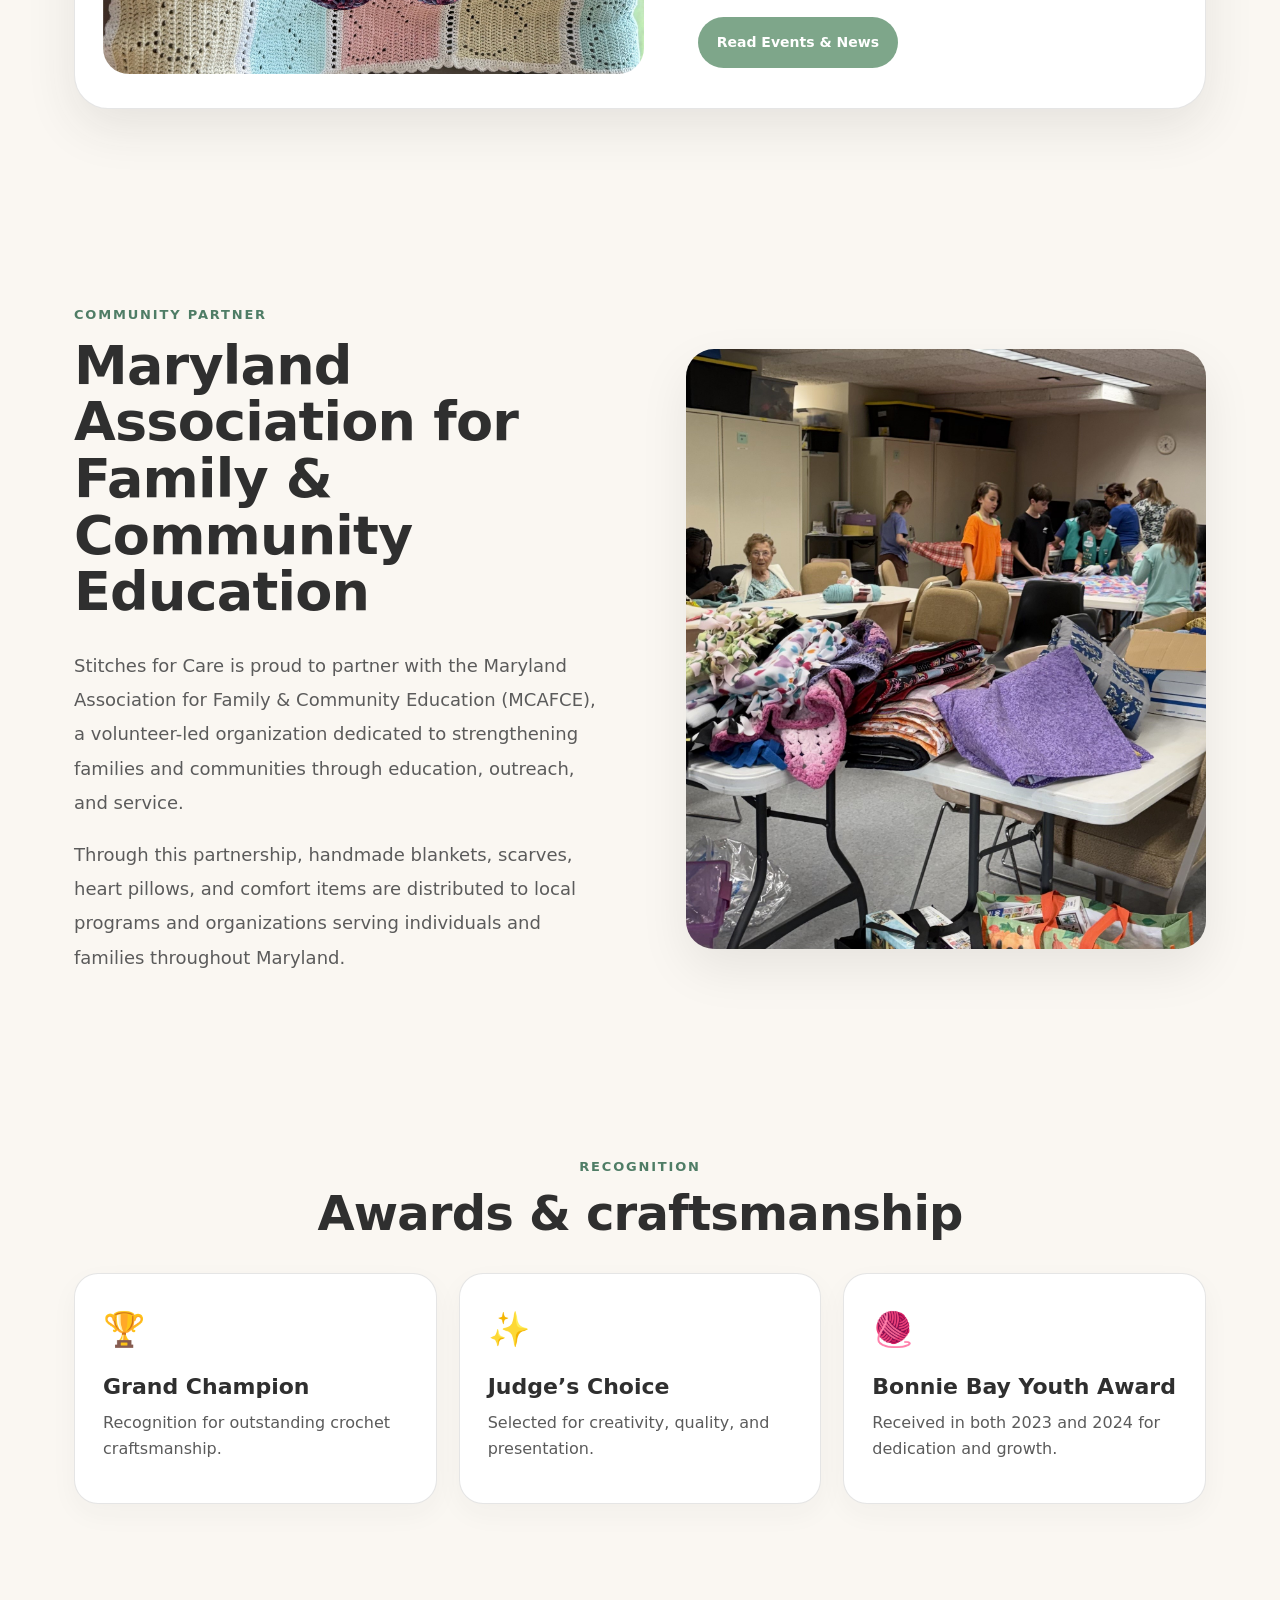
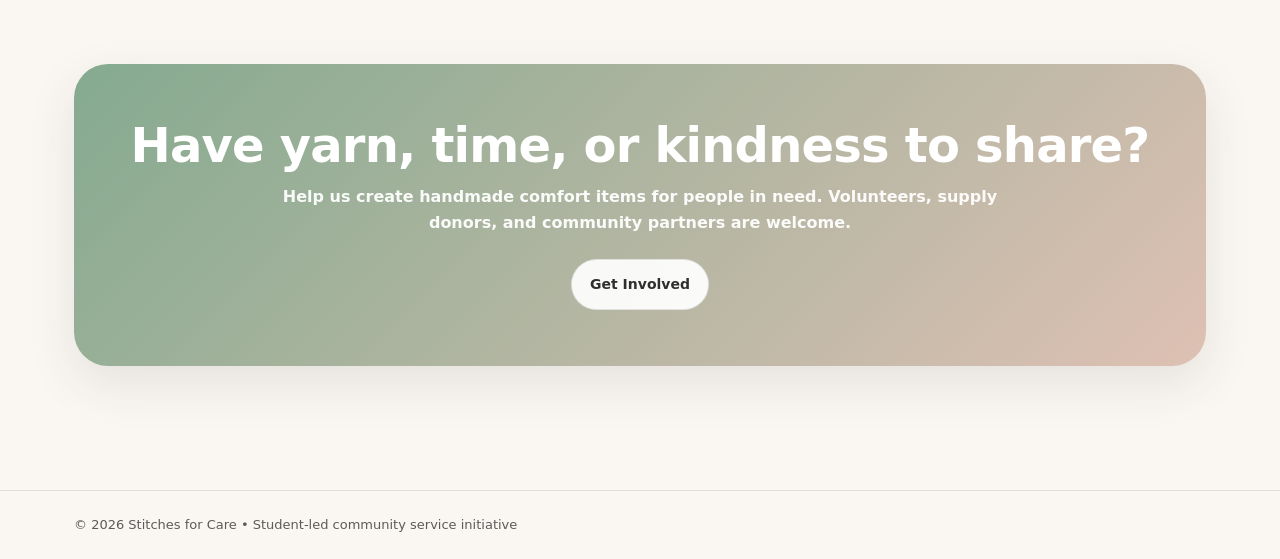
==== commit 88485433: "Swap images in index.html for donation section" ====
--- a/index.html
+++ b/index.html
@@ -169,7 +169,7 @@
     <section class="section">
       <div class="container">
         <div class="featureStory">
-          <img src="images/MCAFCE.jpg" alt="Handmade donations prepared for community partner" />
+          <img src="images/event_donation_2.jpg" alt="Handmade donations prepared for community partner" />
           <div class="storyText">
             <div class="kicker">Featured Story</div>
             <h2>Donation delivery to a community partner</h2>
@@ -218,7 +218,7 @@
         <div class="partnerPhoto">
 
           <img
-            src="images/event_donation_2.jpg"
+            src="images/MCAFCE.jpg"
             alt="Donation delivery through MCAFCE"
           >
 
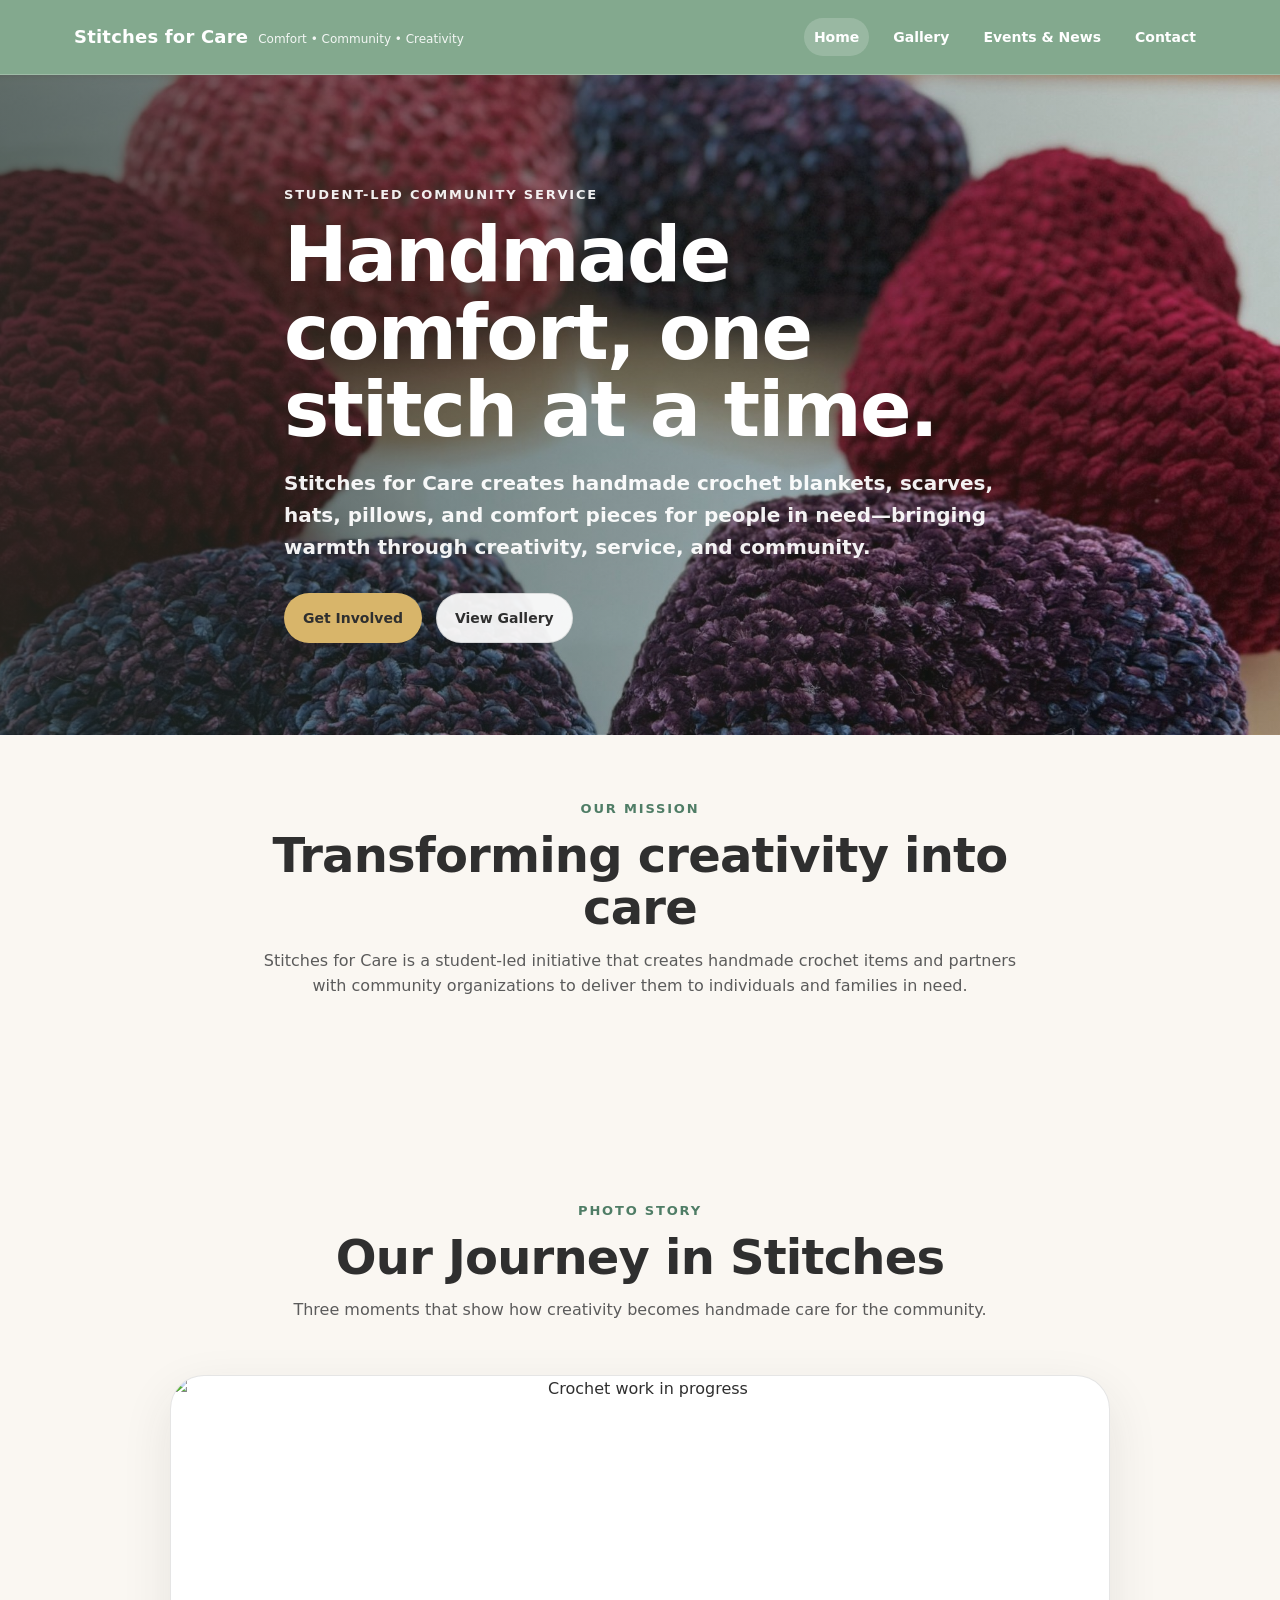
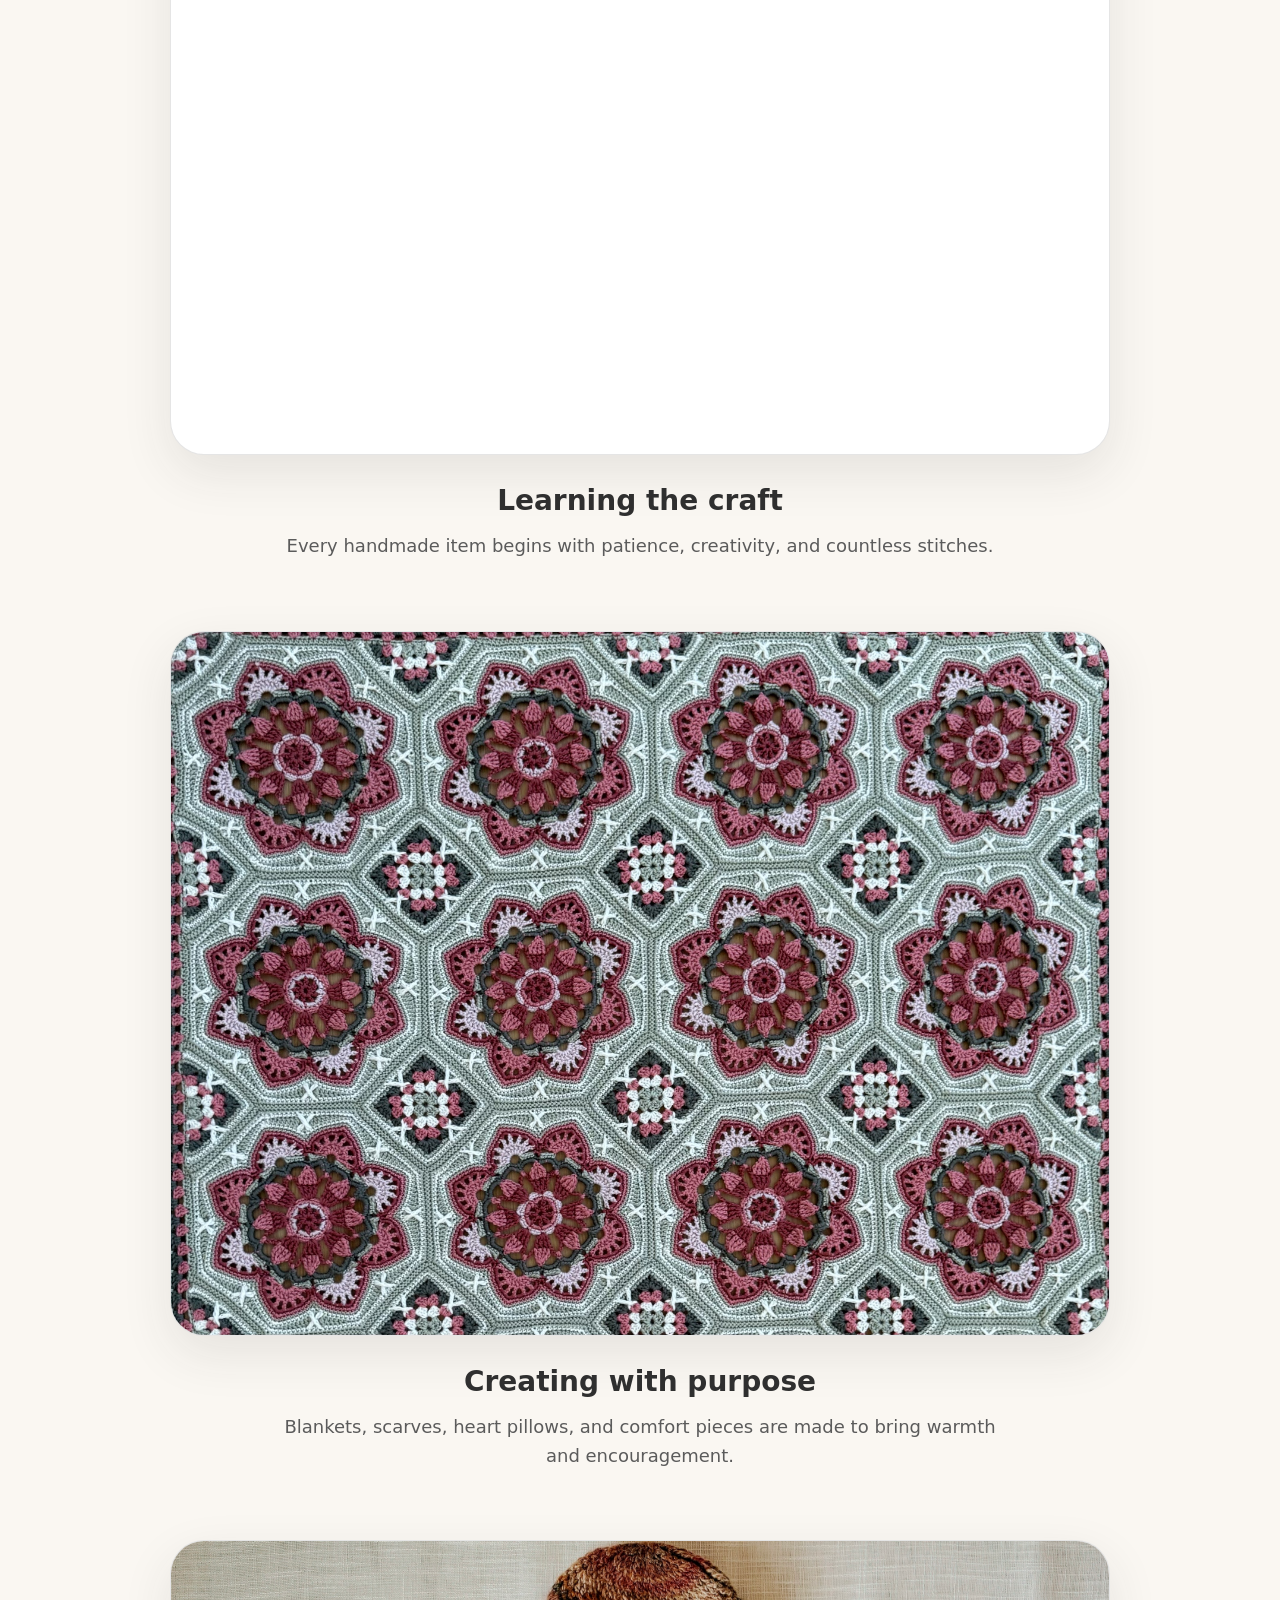
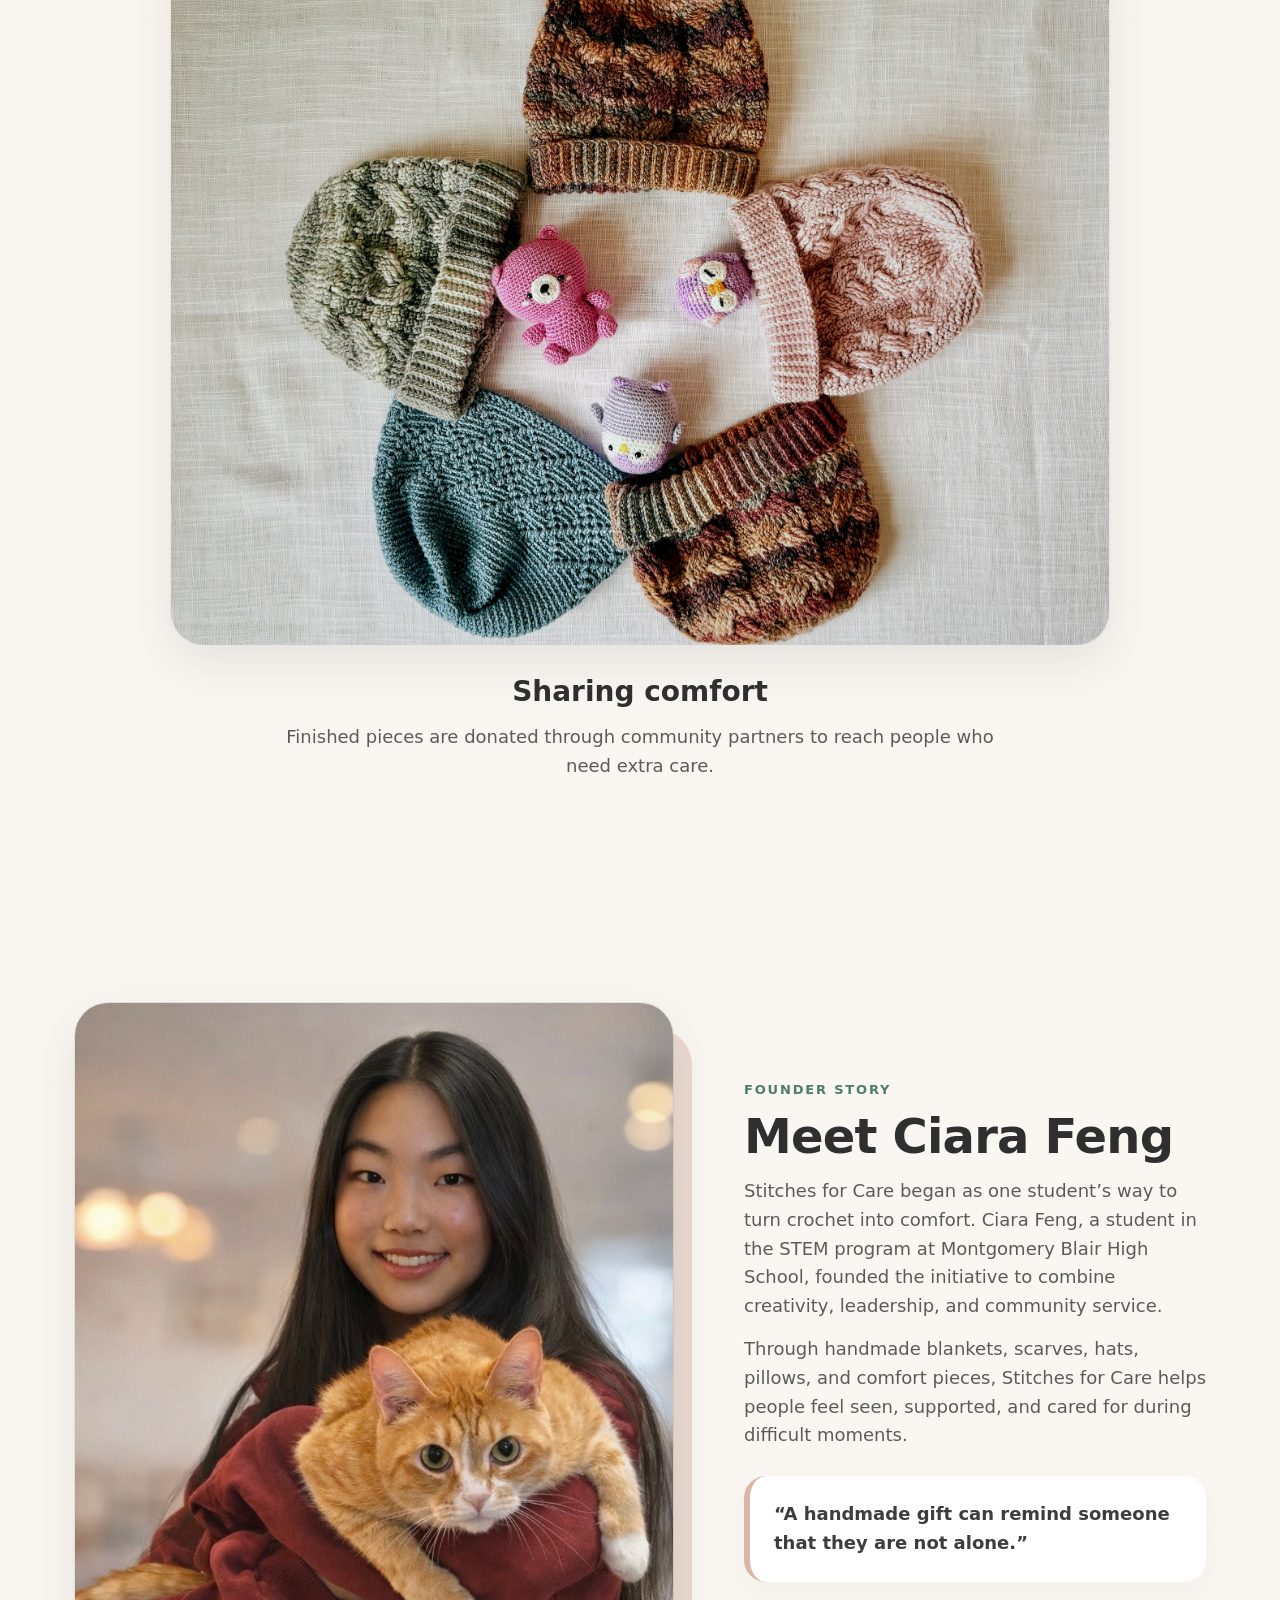
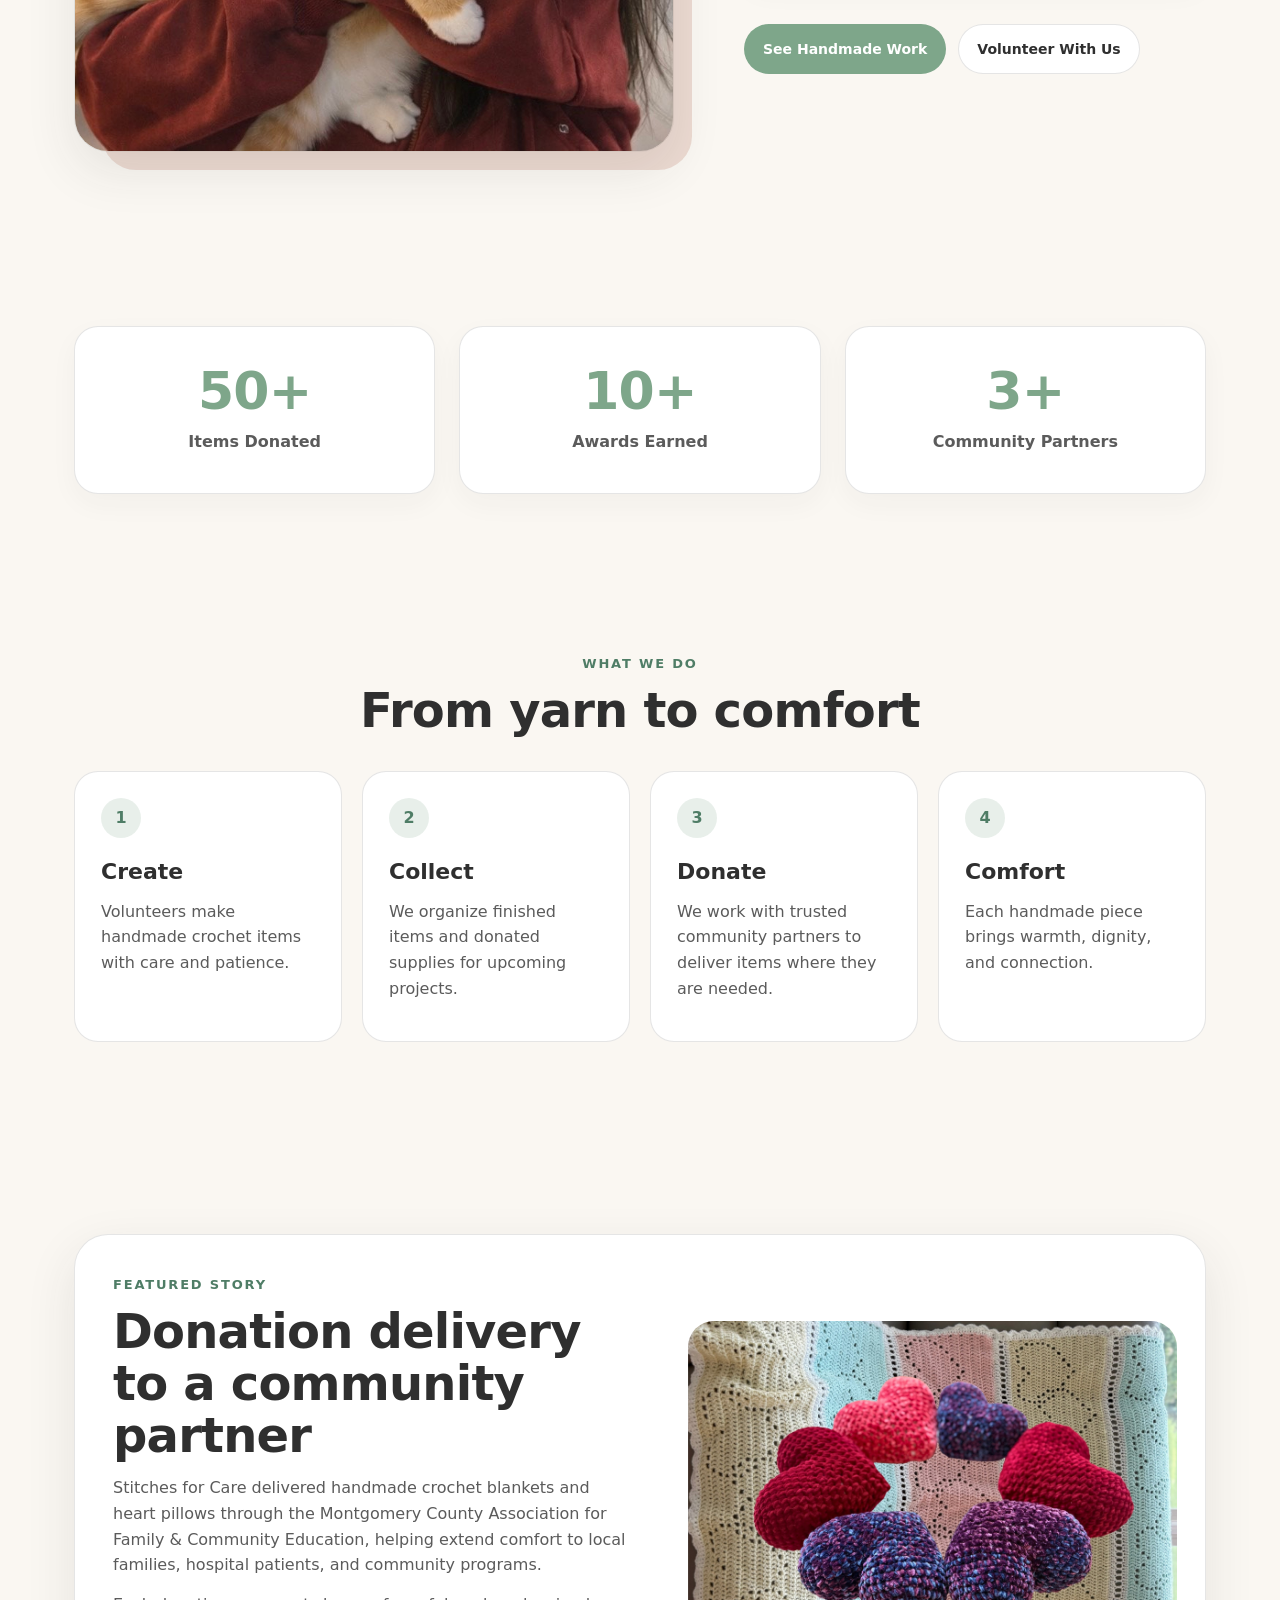
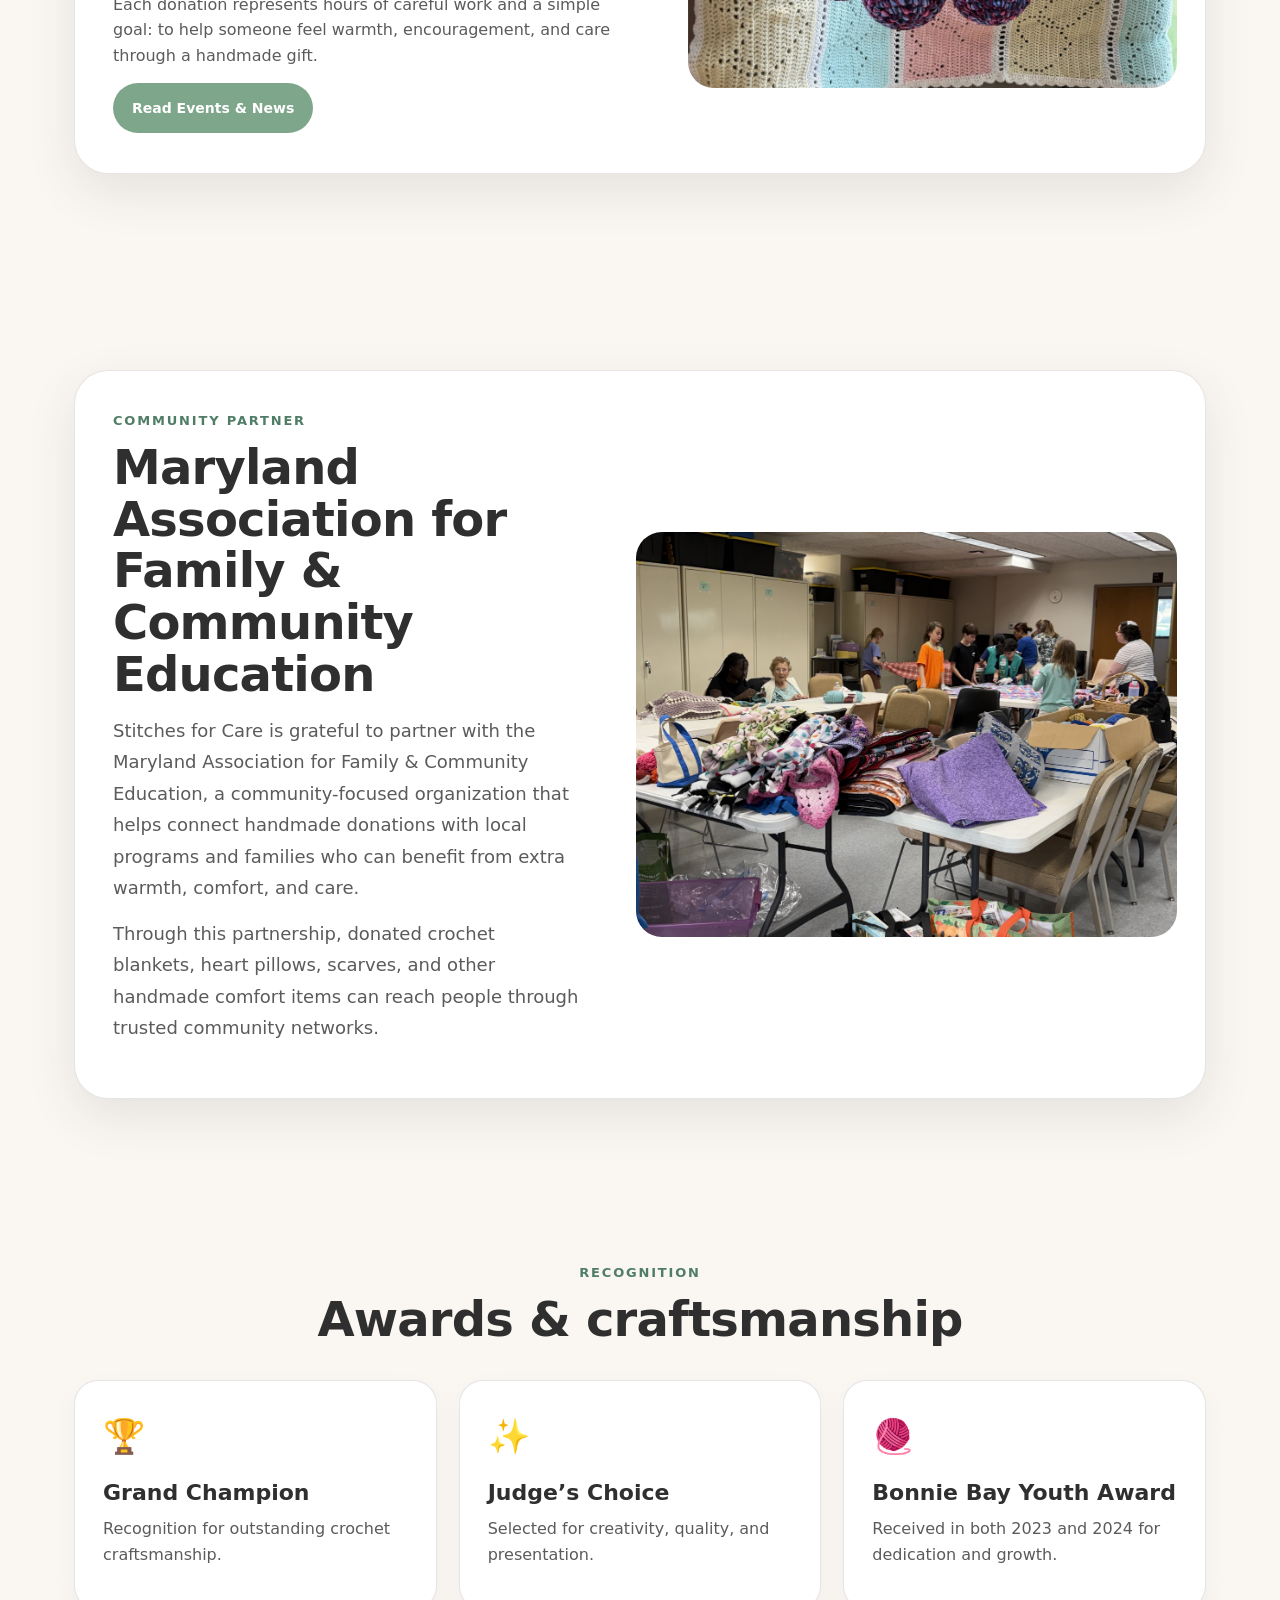
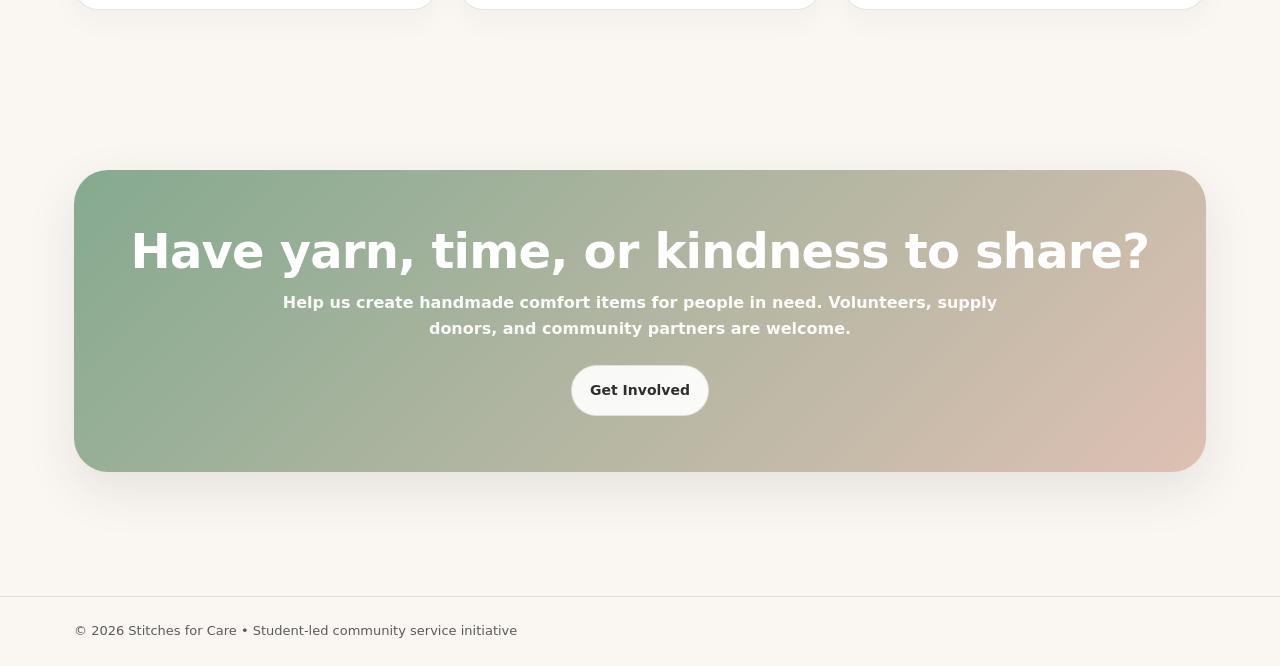
==== commit 6ead8bc8: "Enhance image alt text and refine partner section content Updated alt text for images and improved c" ====
--- a/index.html
+++ b/index.html
@@ -70,7 +70,7 @@
           </figure>
 
           <figure class="verticalStoryItem">
-            <img src="images/story-finished-work.jpg" alt="Finished handmade crochet blanket" />
+            <img src="images/story-finished-work.jpg" alt="Finished handmade crochet blanket and comfort items" />
             <figcaption>
               <h3>Creating with purpose</h3>
               <p>Blankets, scarves, heart pillows, and comfort pieces are made to bring warmth and encouragement.</p>
@@ -166,69 +166,47 @@
       </div>
     </section>
 
-    <section class="section">
-      <div class="container">
-        <div class="featureStory">
-          <img src="images/event_donation_2.jpg" alt="Handmade donations prepared for community partner" />
+    <section class="section featuredStorySection">
+      <div class="container">
+        <div class="featureStory featuredFeature">
           <div class="storyText">
             <div class="kicker">Featured Story</div>
             <h2>Donation delivery to a community partner</h2>
             <p>
               Stitches for Care delivered handmade crochet blankets and heart pillows through the Montgomery County Association for Family & Community Education, helping extend comfort to local families, hospital patients, and community programs.
             </p>
+            <p>
+              Each donation represents hours of careful work and a simple goal: to help someone feel warmth, encouragement, and care through a handmade gift.
+            </p>
             <a href="news.html" class="btn primary">Read Events & News</a>
           </div>
+
+          <img src="images/event_donation_2.jpg" alt="Handmade donations prepared for community partner" />
         </div>
       </div>
     </section>
 
     <section class="section partnerSection">
-
-      <div class="container">
-
-    	<div class="partnerGrid">
-
-          <div class="partnerContent">
-
+      <div class="container">
+        <div class="featureStory partnerFeature">
+          <div class="storyText">
             <div class="kicker">Community Partner</div>
-
-            <h2>
-              Maryland Association for Family &
-              Community Education
-            </h2>
-
-            <p>
-              Stitches for Care is proud to partner with the
-              Maryland Association for Family & Community
-              Education (MCAFCE), a volunteer-led organization
-              dedicated to strengthening families and communities
-              through education, outreach, and service.
-            </p>
-
-            <p>
-             Through this partnership, handmade blankets,
-             scarves, heart pillows, and comfort items are
-             distributed to local programs and organizations
-             serving individuals and families throughout
-             Maryland.
-           </p>
-
-        </div>
-
-        <div class="partnerPhoto">
+            <h2>Maryland Association for Family &amp; Community Education</h2>
+            <p>
+              Stitches for Care is grateful to partner with the Maryland Association for Family &amp; Community Education, a community-focused organization that helps connect handmade donations with local programs and families who can benefit from extra warmth, comfort, and care.
+            </p>
+            <p>
+              Through this partnership, donated crochet blankets, heart pillows, scarves, and other handmade comfort items can reach people through trusted community networks.
+            </p>
+          </div>
 
           <img
             src="images/MCAFCE.jpg"
-            alt="Donation delivery through MCAFCE"
-          >
-
-        </div>
-
-      </div>
-
-    </div>
-
-</section>
+            alt="Stitches for Care donation delivery through Maryland Association for Family and Community Education"
+          />
+        </div>
+      </div>
+    </section>
 
     <section class="section compact">
       <div class="container">
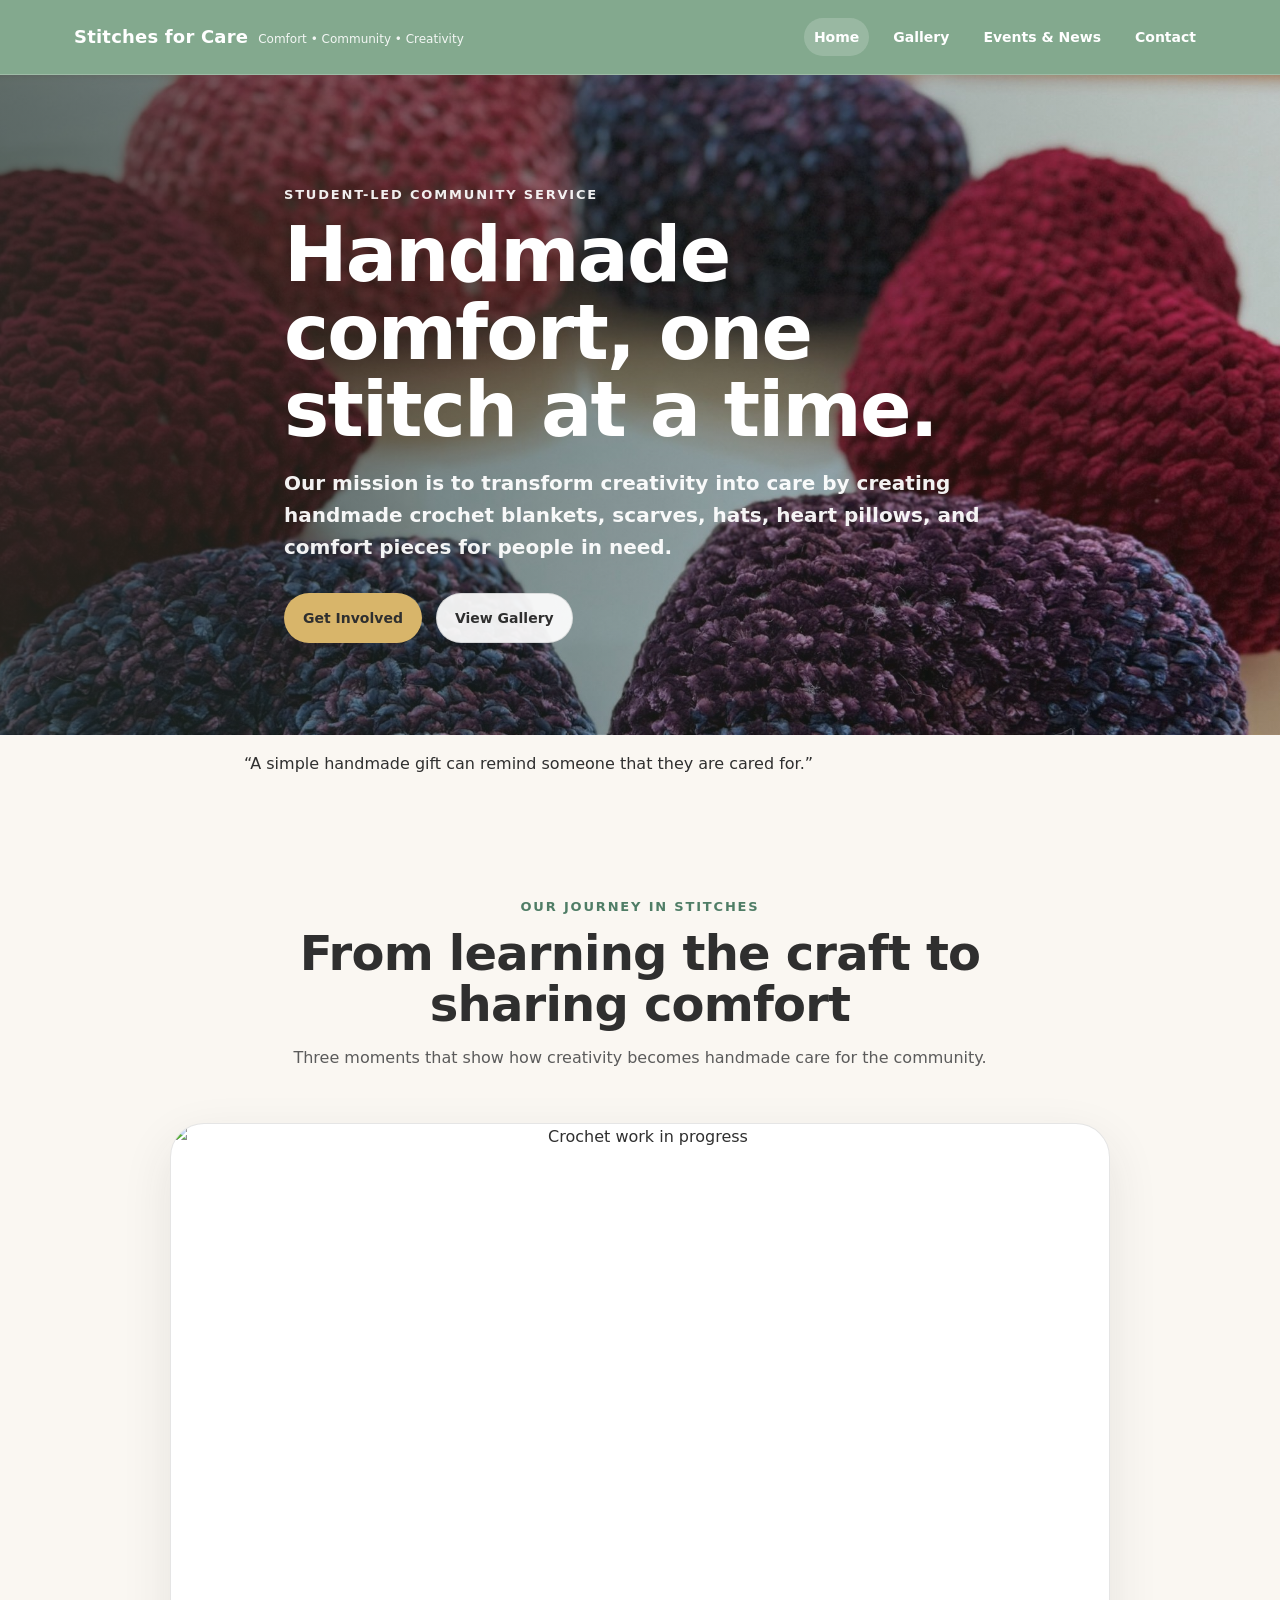
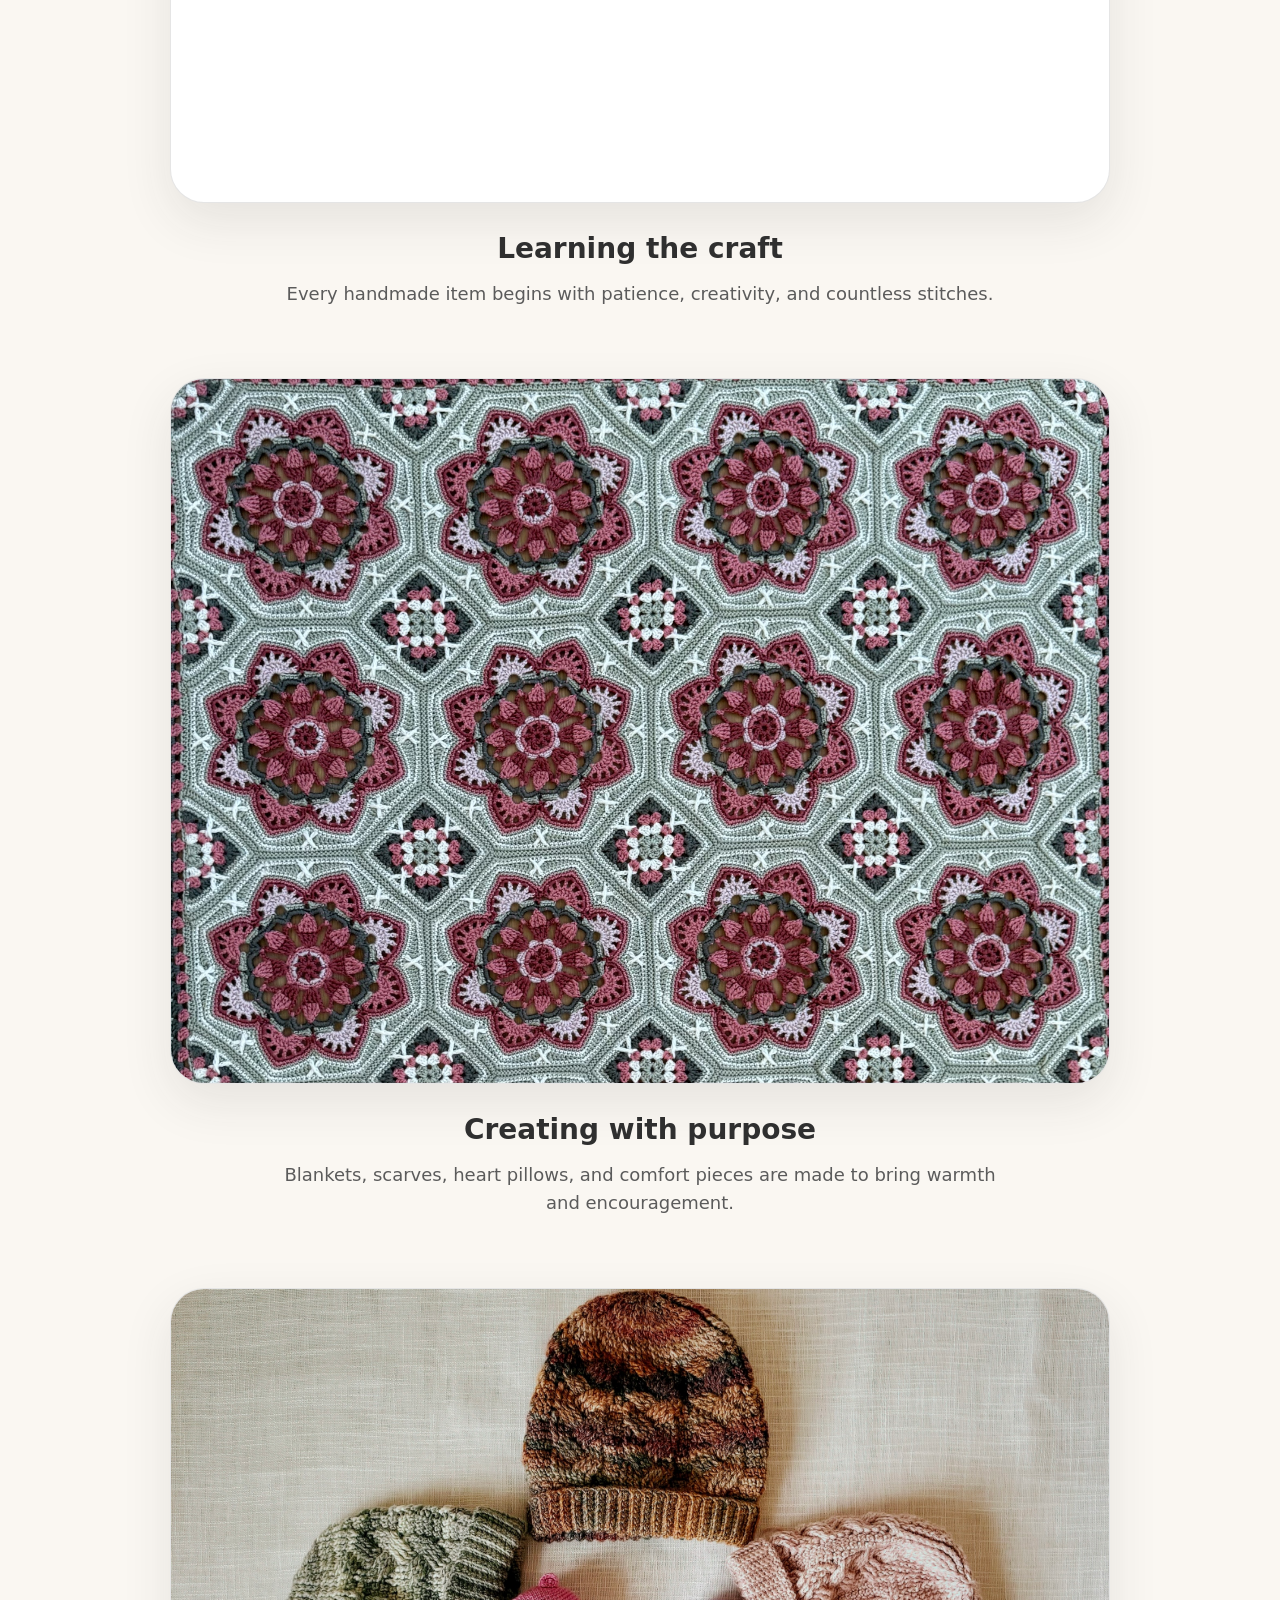
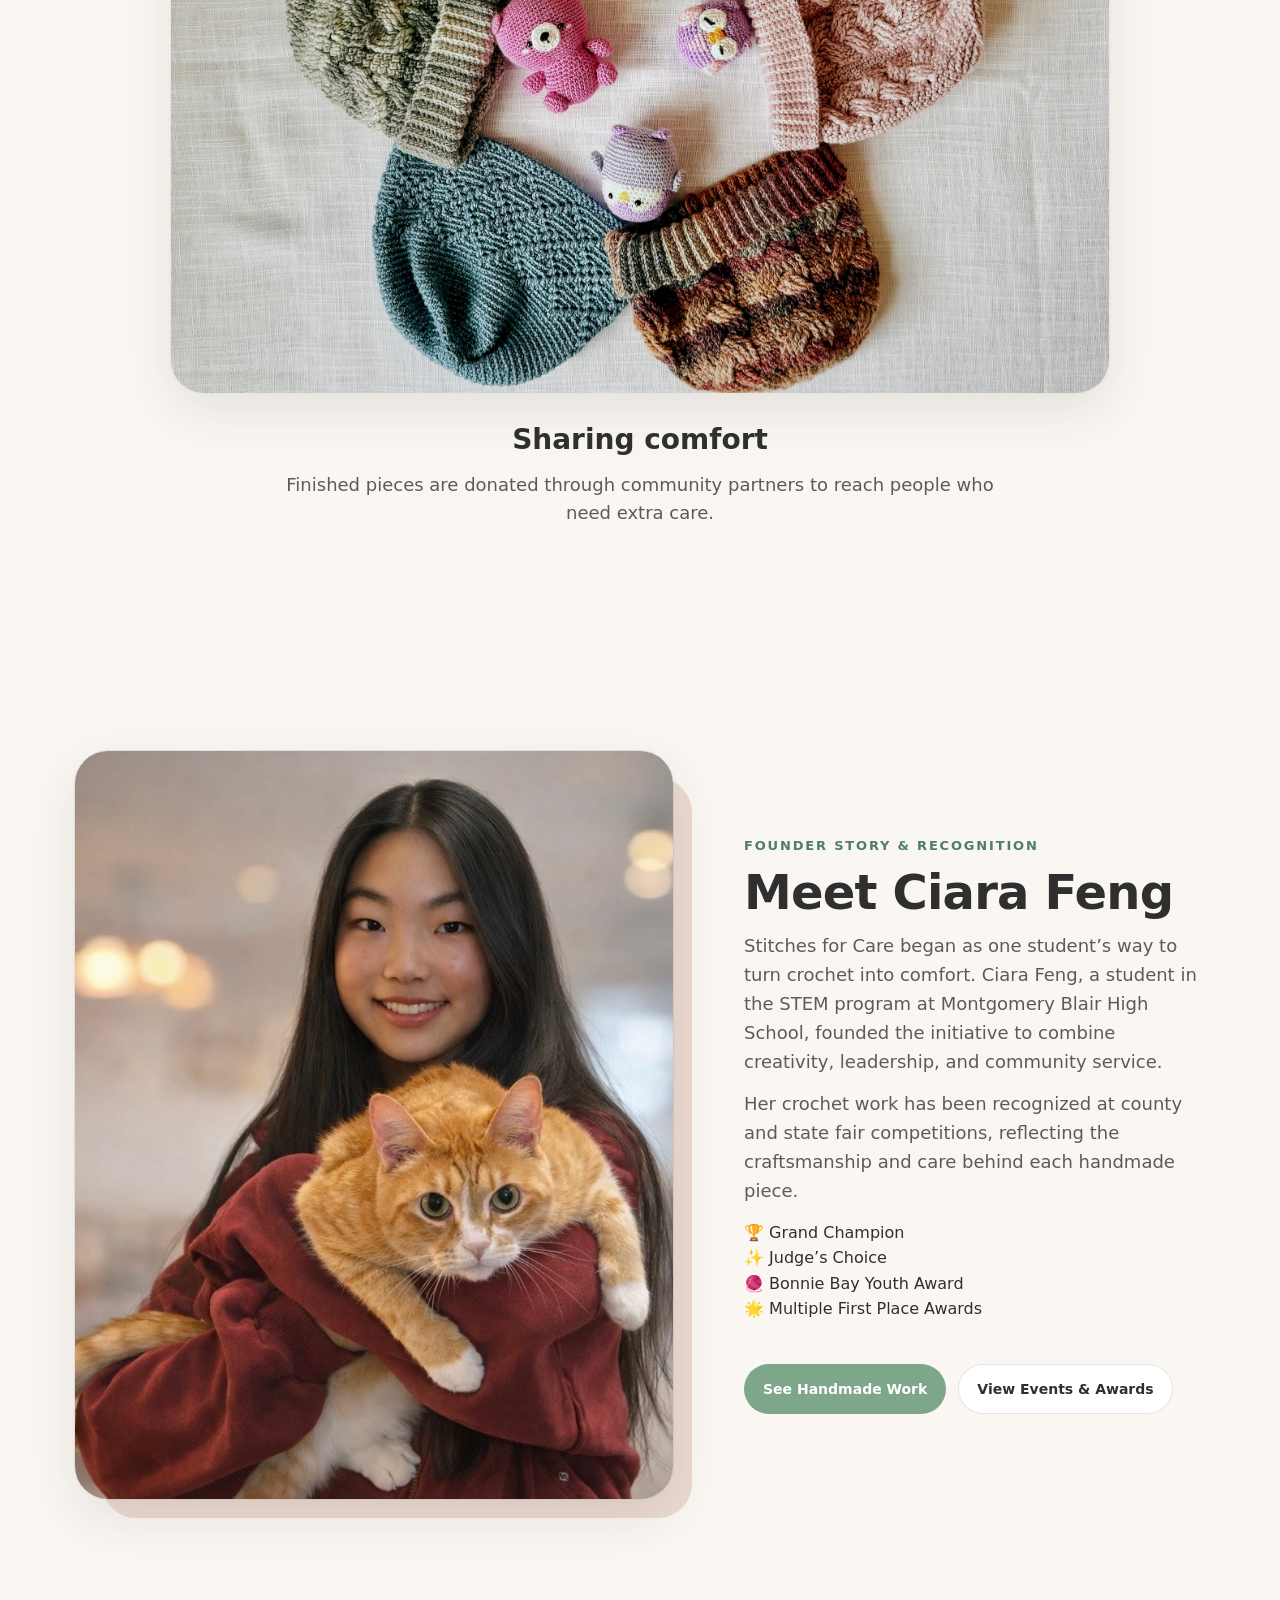
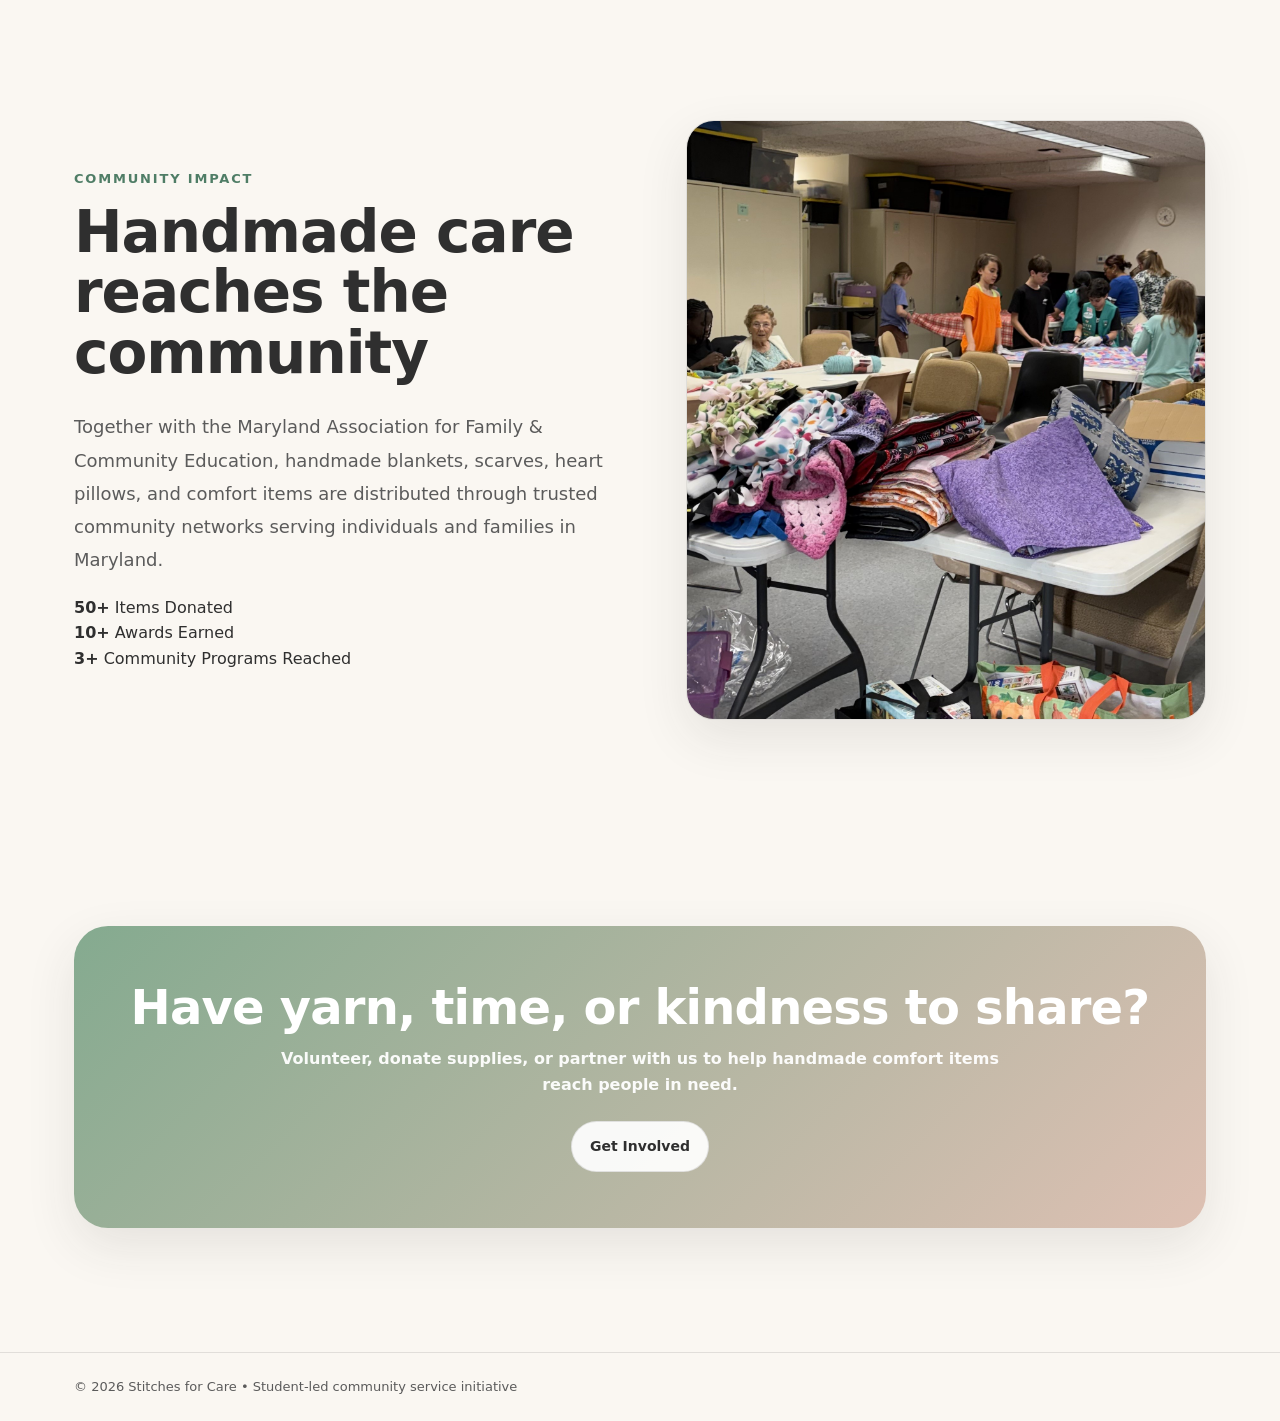
==== commit ef60b9aa: "Revise content for clarity and community impact Updated mission statement and added quotes to enhanc" ====
--- a/index.html
+++ b/index.html
@@ -30,7 +30,7 @@
       <div class="kicker">Student-led community service</div>
       <h1>Handmade comfort, one stitch at a time.</h1>
       <p>
-        Stitches for Care creates handmade crochet blankets, scarves, hats, pillows, and comfort pieces for people in need—bringing warmth through creativity, service, and community.
+        Our mission is to transform creativity into care by creating handmade crochet blankets, scarves, hats, heart pillows, and comfort pieces for people in need.
       </p>
       <div class="heroActions">
         <a href="contact.html" class="btn gold">Get Involved</a>
@@ -40,23 +40,17 @@
   </section>
 
   <main>
-    <section class="section compact">
+    <section class="quoteSection">
       <div class="container narrow">
-        <div class="sectionIntro center">
-          <div class="kicker">Our Mission</div>
-          <h2>Transforming creativity into care</h2>
-          <p>
-            Stitches for Care is a student-led initiative that creates handmade crochet items and partners with community organizations to deliver them to individuals and families in need.
-          </p>
-        </div>
+        <p class="founderQuote">“A simple handmade gift can remind someone that they are cared for.”</p>
       </div>
     </section>
 
     <section class="section photoStorySection">
       <div class="container">
         <div class="sectionIntro center storyHeader">
-          <div class="kicker">Photo Story</div>
-          <h2>Our Journey in Stitches</h2>
+          <div class="kicker">Our Journey in Stitches</div>
+          <h2>From learning the craft to sharing comfort</h2>
           <p>Three moments that show how creativity becomes handmade care for the community.</p>
         </div>
 
@@ -96,108 +90,55 @@
           </div>
 
           <div class="founderText">
-            <div class="kicker">Founder Story</div>
+            <div class="kicker">Founder Story & Recognition</div>
             <h2>Meet Ciara Feng</h2>
             <p>
               Stitches for Care began as one student’s way to turn crochet into comfort. Ciara Feng, a student in the STEM program at Montgomery Blair High School, founded the initiative to combine creativity, leadership, and community service.
             </p>
             <p>
-              Through handmade blankets, scarves, hats, pillows, and comfort pieces, Stitches for Care helps people feel seen, supported, and cared for during difficult moments.
+              Her crochet work has been recognized at county and state fair competitions, reflecting the craftsmanship and care behind each handmade piece.
             </p>
-            <div class="quoteCard">
-              <p>“A handmade gift can remind someone that they are not alone.”</p>
+
+            <div class="miniAwardGrid">
+              <div class="miniAward">🏆 Grand Champion</div>
+              <div class="miniAward">✨ Judge’s Choice</div>
+              <div class="miniAward">🧶 Bonnie Bay Youth Award</div>
+              <div class="miniAward">🌟 Multiple First Place Awards</div>
             </div>
+
             <div class="ctaRow">
               <a href="gallery.html" class="btn primary">See Handmade Work</a>
-              <a href="contact.html" class="btn">Volunteer With Us</a>
+              <a href="news.html" class="btn">View Events & Awards</a>
             </div>
           </div>
         </div>
       </div>
     </section>
 
-    <section class="section compact">
-      <div class="container">
-        <div class="impactGrid">
-          <div class="impactCard">
-            <h2>50+</h2>
-            <p>Items Donated</p>
-          </div>
-          <div class="impactCard">
-            <h2>10+</h2>
-            <p>Awards Earned</p>
-          </div>
-          <div class="impactCard">
-            <h2>3+</h2>
-            <p>Community Partners</p>
-          </div>
-        </div>
-      </div>
-    </section>
-
-    <section class="section">
-      <div class="container">
-        <div class="sectionIntro center">
-          <div class="kicker">What We Do</div>
-          <h2>From yarn to comfort</h2>
-        </div>
-        <div class="processGrid">
-          <div class="processStep">
-            <span class="num">1</span>
-            <h3>Create</h3>
-            <p>Volunteers make handmade crochet items with care and patience.</p>
-          </div>
-          <div class="processStep">
-            <span class="num">2</span>
-            <h3>Collect</h3>
-            <p>We organize finished items and donated supplies for upcoming projects.</p>
-          </div>
-          <div class="processStep">
-            <span class="num">3</span>
-            <h3>Donate</h3>
-            <p>We work with trusted community partners to deliver items where they are needed.</p>
-          </div>
-          <div class="processStep">
-            <span class="num">4</span>
-            <h3>Comfort</h3>
-            <p>Each handmade piece brings warmth, dignity, and connection.</p>
-          </div>
-        </div>
-      </div>
-    </section>
-
-    <section class="section featuredStorySection">
-      <div class="container">
-        <div class="featureStory featuredFeature">
-          <div class="storyText">
-            <div class="kicker">Featured Story</div>
-            <h2>Donation delivery to a community partner</h2>
-            <p>
-              Stitches for Care delivered handmade crochet blankets and heart pillows through the Montgomery County Association for Family & Community Education, helping extend comfort to local families, hospital patients, and community programs.
-            </p>
-            <p>
-              Each donation represents hours of careful work and a simple goal: to help someone feel warmth, encouragement, and care through a handmade gift.
-            </p>
-            <a href="news.html" class="btn primary">Read Events & News</a>
-          </div>
-
-          <img src="images/event_donation_2.jpg" alt="Handmade donations prepared for community partner" />
-        </div>
-      </div>
-    </section>
-
     <section class="section partnerSection">
       <div class="container">
-        <div class="featureStory partnerFeature">
+        <div class="featureStory partnerFeature impactPartnerFeature">
           <div class="storyText">
-            <div class="kicker">Community Partner</div>
-            <h2>Maryland Association for Family &amp; Community Education</h2>
+            <div class="kicker">Community Impact</div>
+            <h2>Handmade care reaches the community</h2>
             <p>
-              Stitches for Care is grateful to partner with the Maryland Association for Family &amp; Community Education, a community-focused organization that helps connect handmade donations with local programs and families who can benefit from extra warmth, comfort, and care.
+              Together with the Maryland Association for Family &amp; Community Education, handmade blankets, scarves, heart pillows, and comfort items are distributed through trusted community networks serving individuals and families in Maryland.
             </p>
-            <p>
-              Through this partnership, donated crochet blankets, heart pillows, scarves, and other handmade comfort items can reach people through trusted community networks.
-            </p>
+
+            <div class="impactMiniGrid">
+              <div>
+                <strong>50+</strong>
+                <span>Items Donated</span>
+              </div>
+              <div>
+                <strong>10+</strong>
+                <span>Awards Earned</span>
+              </div>
+              <div>
+                <strong>3+</strong>
+                <span>Community Programs Reached</span>
+              </div>
+            </div>
           </div>
 
           <img
@@ -208,37 +149,11 @@
       </div>
     </section>
 
-    <section class="section compact">
-      <div class="container">
-        <div class="sectionIntro center">
-          <div class="kicker">Recognition</div>
-          <h2>Awards & craftsmanship</h2>
-        </div>
-        <div class="awardGrid">
-          <div class="awardCard">
-            <div class="awardIcon">🏆</div>
-            <h3>Grand Champion</h3>
-            <p>Recognition for outstanding crochet craftsmanship.</p>
-          </div>
-          <div class="awardCard">
-            <div class="awardIcon">✨</div>
-            <h3>Judge’s Choice</h3>
-            <p>Selected for creativity, quality, and presentation.</p>
-          </div>
-          <div class="awardCard">
-            <div class="awardIcon">🧶</div>
-            <h3>Bonnie Bay Youth Award</h3>
-            <p>Received in both 2023 and 2024 for dedication and growth.</p>
-          </div>
-        </div>
-      </div>
-    </section>
-
     <section class="section">
       <div class="container">
         <div class="ctaBanner">
           <h2>Have yarn, time, or kindness to share?</h2>
-          <p>Help us create handmade comfort items for people in need. Volunteers, supply donors, and community partners are welcome.</p>
+          <p>Volunteer, donate supplies, or partner with us to help handmade comfort items reach people in need.</p>
           <a href="contact.html" class="btn light">Get Involved</a>
         </div>
       </div>
--- a/styles.css
+++ b/styles.css
@@ -189,20 +189,6 @@
 .partnerSection{padding-top:110px;}
 .partnerFeature{grid-template-columns:.95fr 1.05fr;}
 .partnerFeature .storyText p{font-size:18px;line-height:1.75;}
-.partnerSection{padding:100px 0;}
-.partnerGrid{display:grid;grid-template-columns:1fr 520px;gap:80px;align-items:center;}
-.partnerContent h2{font-size:54px;line-height:1.05;margin:12px 0 28px;}
-.partnerContent p{font-size:18px;line-height:1.9;margin-bottom:18px;color:var(--muted);}
-.partnerPhoto img{width:100%;height:600px;object-fit:cover;border-radius:28px;display:block;box-shadow:0 20px 50px rgba(0,0,0,.08);}
-
-@media (max-width:980px){
-  .partnerGrid{grid-template-columns:1fr;gap:40px;}
-  .partnerContent{order:1;}
-  .partnerPhoto{order:2;}
-  .partnerContent h2{font-size:38px;}
-  .partnerPhoto img{height:auto;}
-}
-
 
 /* Footer */
 .footer{margin-top:28px;border-top:1px solid var(--line);padding:24px 0;color:var(--muted);font-size:13px;}
@@ -240,3 +226,311 @@
   .galleryGrid .ph{grid-column:span 12;}
   .ctaBanner{padding:38px 22px;}
 }
+
+
+/* Spacious feature sections: Featured Story + Community Partner */
+.featuredStorySection,
+.partnerSection{
+  padding-top:110px;
+  padding-bottom:110px;
+}
+
+.featuredFeature,
+.partnerFeature{
+  display:grid;
+  grid-template-columns:1fr 520px;
+  gap:80px;
+  align-items:center;
+  padding:0;
+  background:transparent;
+  border:0;
+  border-radius:0;
+  box-shadow:none;
+}
+
+.featuredFeature .storyText,
+.partnerFeature .storyText{
+  order:1;
+  padding:0;
+  max-width:620px;
+}
+
+.featuredFeature img,
+.partnerFeature img{
+  order:2;
+  width:100%;
+  height:600px;
+  aspect-ratio:auto;
+  object-fit:cover;
+  border-radius:28px;
+  border:1px solid var(--line);
+  display:block;
+  box-shadow:var(--shadow);
+}
+
+.featuredFeature .storyText h2,
+.partnerFeature .storyText h2{
+  font-size:clamp(38px, 5vw, 58px);
+  line-height:1.05;
+  letter-spacing:-1px;
+  margin:12px 0 26px;
+}
+
+.featuredFeature .storyText p,
+.partnerFeature .storyText p{
+  font-size:18px;
+  line-height:1.85;
+  margin-bottom:18px;
+}
+
+.featuredFeature .btn{
+  margin-top:12px;
+}
+
+@media (max-width:980px){
+  .featuredFeature,
+  .partnerFeature{
+    grid-template-columns:1fr;
+    gap:40px;
+  }
+
+  .featuredFeature img,
+  .partnerFeature img{
+    height:auto;
+    min-height:0;
+  }
+}
+
+/* Final consistency updates for Gallery, Events & News, and Contact */
+.subHero{
+  text-align:center;
+  padding:120px 0 100px;
+}
+.subHero .container{
+  max-width:850px;
+}
+.subHero p{
+  margin:0 auto;
+  max-width:720px;
+  font-size:20px;
+}
+
+.galleryFeatureSection{
+  padding-top:104px;
+}
+.largeGalleryStack{
+  max-width:940px;
+  margin:0 auto;
+  display:grid;
+  gap:72px;
+}
+.largeGalleryItem{
+  margin:0;
+  text-align:center;
+}
+.largeGalleryItem img{
+  width:100%;
+  min-height:640px;
+  max-height:820px;
+  object-fit:cover;
+  display:block;
+  border-radius:34px;
+  border:1px solid var(--line);
+  box-shadow:var(--shadow);
+  background:#fff;
+}
+.largeGalleryItem figcaption{
+  max-width:720px;
+  margin:24px auto 0;
+}
+.largeGalleryItem h3{
+  font-size:28px;
+  margin:0 0 8px;
+}
+.largeGalleryItem p{
+  font-size:18px;
+  margin:0;
+}
+.editorialGalleryGrid{
+  display:grid;
+  grid-template-columns:repeat(2, 1fr);
+  gap:28px;
+}
+.editorialGalleryGrid figure{
+  margin:0;
+  background:#fff;
+  border:1px solid var(--line);
+  border-radius:28px;
+  overflow:hidden;
+  box-shadow:0 10px 28px rgba(47,47,47,.05);
+}
+.editorialGalleryGrid img{
+  width:100%;
+  height:430px;
+  object-fit:cover;
+  display:block;
+  transition:transform .35s ease;
+}
+.editorialGalleryGrid figure:hover img{
+  transform:scale(1.035);
+}
+.editorialGalleryGrid figcaption{
+  padding:18px 20px;
+  font-weight:800;
+  color:var(--brand-dark);
+}
+
+.newsFeatureSection{
+  padding-top:104px;
+}
+.newsStack{
+  display:grid;
+  gap:96px;
+}
+.newsFeature{
+  display:grid;
+  grid-template-columns:1fr 520px;
+  gap:80px;
+  align-items:center;
+  padding:0;
+  background:transparent;
+  border:0;
+  border-radius:0;
+  box-shadow:none;
+}
+.newsFeature.reverse{
+  grid-template-columns:520px 1fr;
+}
+.newsFeature.reverse .storyText{
+  order:2;
+}
+.newsFeature.reverse img{
+  order:1;
+}
+.newsFeature .storyText{
+  padding:0;
+  max-width:620px;
+}
+.newsFeature .storyText h2{
+  font-size:clamp(36px, 5vw, 56px);
+  line-height:1.05;
+  letter-spacing:-1px;
+  margin:14px 0 12px;
+}
+.newsFeature .storyText p:not(.eventMeta){
+  font-size:18px;
+  line-height:1.85;
+}
+.newsFeature img{
+  width:100%;
+  height:560px;
+  aspect-ratio:auto;
+  object-fit:cover;
+  border-radius:28px;
+  border:1px solid var(--line);
+  display:block;
+  box-shadow:var(--shadow);
+}
+.newsFeature .eventMeta{
+  font-size:15px;
+  font-weight:800;
+  color:var(--brand-dark);
+  margin-bottom:18px;
+}
+
+.contactIntroGrid{
+  display:grid;
+  grid-template-columns:repeat(3, 1fr);
+  gap:24px;
+}
+.contactOption{
+  background:#fff;
+  border:1px solid var(--line);
+  border-radius:24px;
+  padding:30px;
+  box-shadow:0 10px 28px rgba(47,47,47,.04);
+  text-align:center;
+}
+.contactOption h3{
+  margin-bottom:8px;
+}
+.contactSection{
+  padding-top:80px;
+}
+.contactLayout{
+  display:grid;
+  grid-template-columns:1fr 560px;
+  gap:76px;
+  align-items:start;
+}
+.contactText h2{
+  font-size:clamp(38px,5vw,58px);
+  line-height:1.05;
+}
+.contactText p{
+  font-size:18px;
+  line-height:1.85;
+}
+.contactCard{
+  background:#fff;
+  border:1px solid var(--line);
+  border-radius:30px;
+  padding:34px;
+  box-shadow:var(--shadow);
+}
+.contactCard .form{
+  max-width:none;
+}
+.contactCard .btn{
+  justify-self:start;
+}
+
+@media (max-width:980px){
+  .largeGalleryItem img{
+    min-height:520px;
+  }
+  .newsFeature,
+  .newsFeature.reverse,
+  .contactLayout{
+    grid-template-columns:1fr;
+    gap:40px;
+  }
+  .newsFeature.reverse .storyText,
+  .newsFeature.reverse img{
+    order:initial;
+  }
+  .newsFeature img{
+    height:auto;
+  }
+  .contactIntroGrid{
+    grid-template-columns:1fr;
+  }
+}
+
+@media (max-width:620px){
+  .subHero{
+    padding:88px 0 72px;
+  }
+  .largeGalleryStack{
+    gap:54px;
+  }
+  .largeGalleryItem img{
+    min-height:420px;
+    border-radius:24px;
+  }
+  .editorialGalleryGrid{
+    grid-template-columns:1fr;
+  }
+  .editorialGalleryGrid img{
+    height:360px;
+  }
+  .newsStack{
+    gap:70px;
+  }
+  .newsFeature img{
+    border-radius:24px;
+  }
+  .contactCard{
+    padding:24px;
+  }
+}
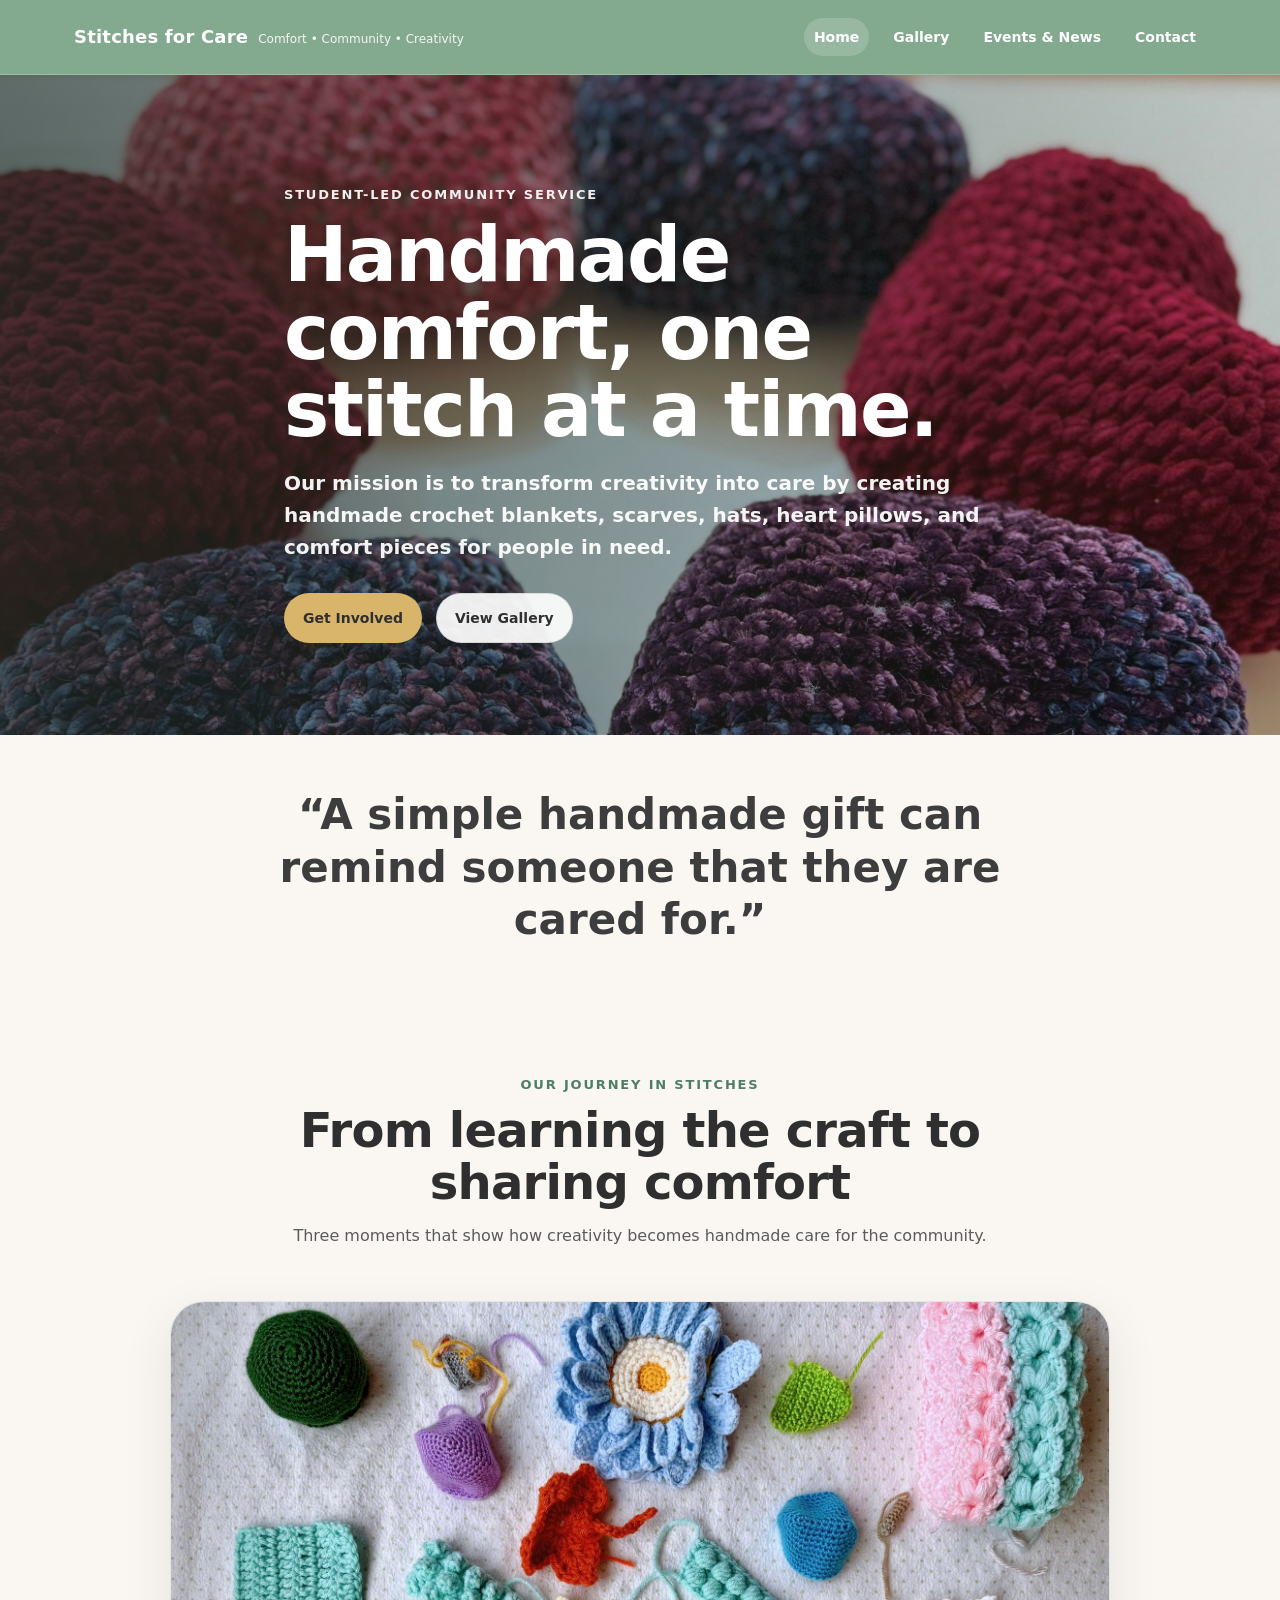
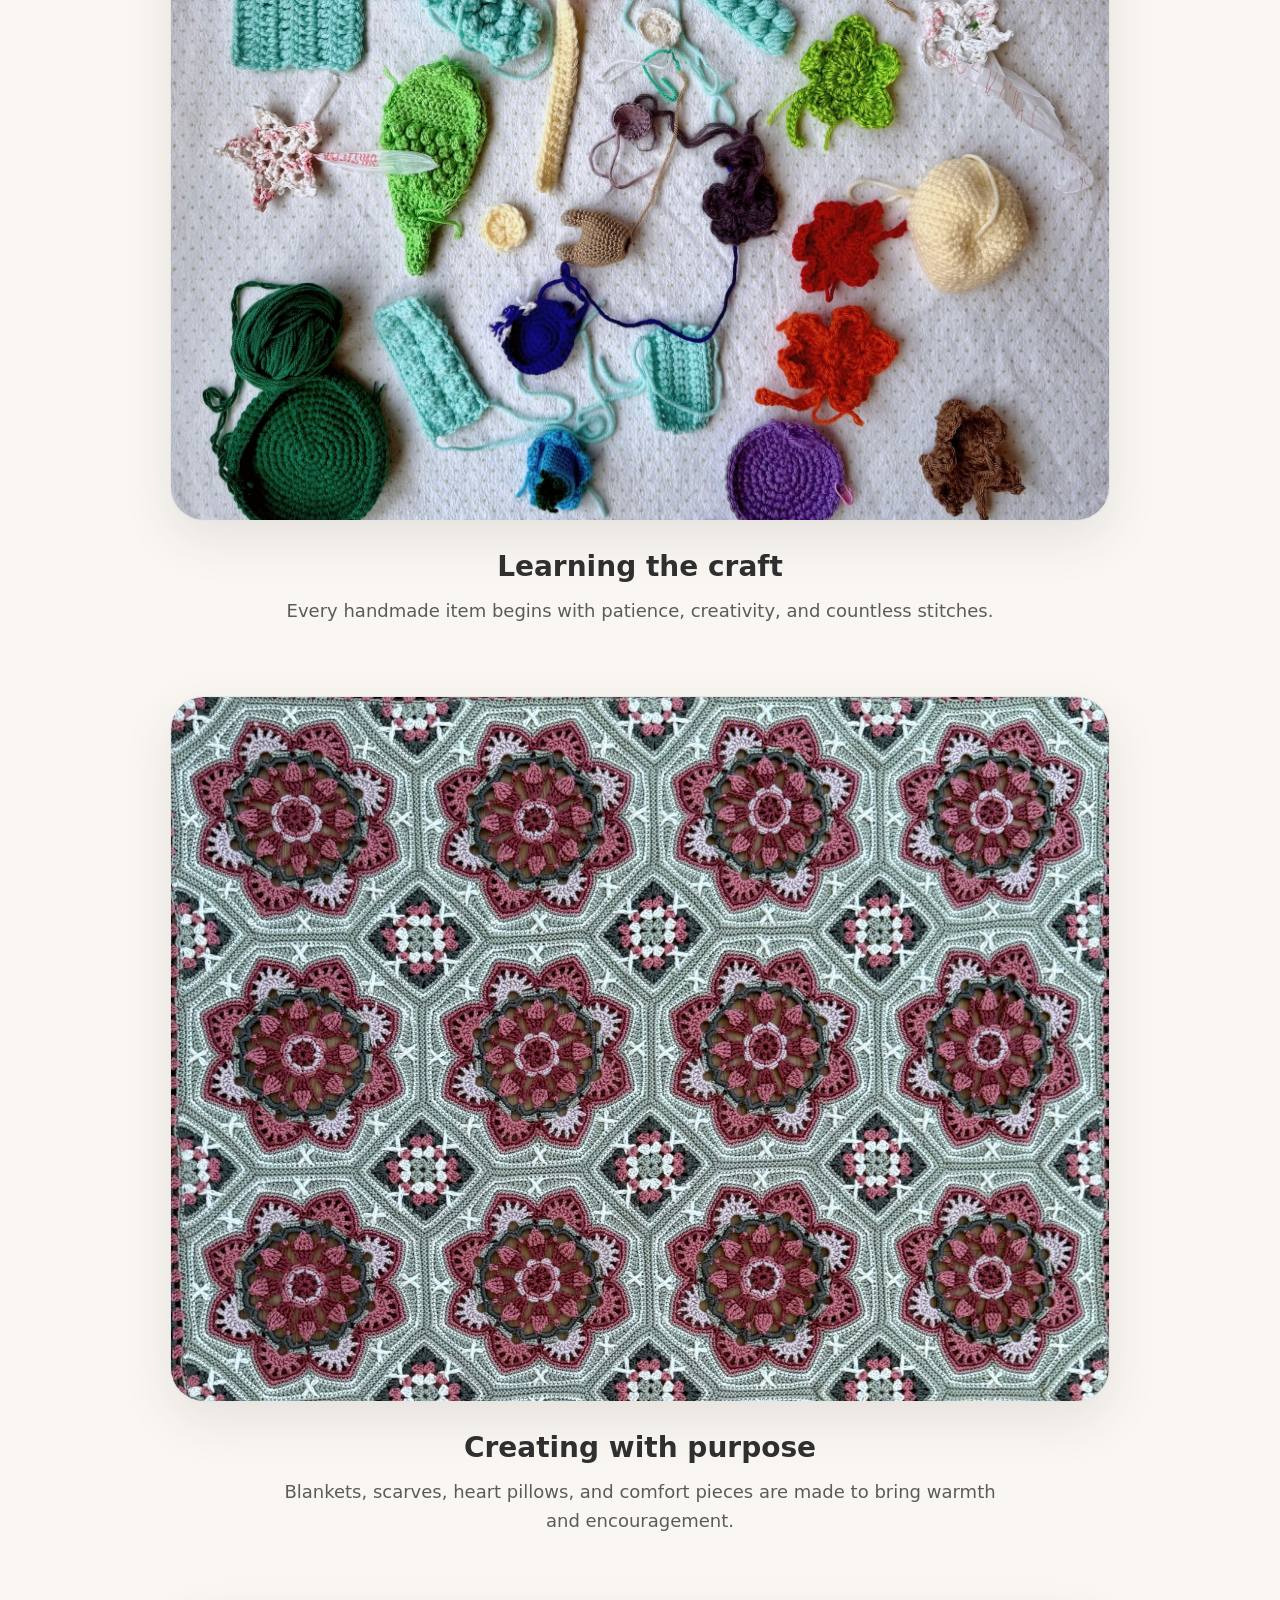
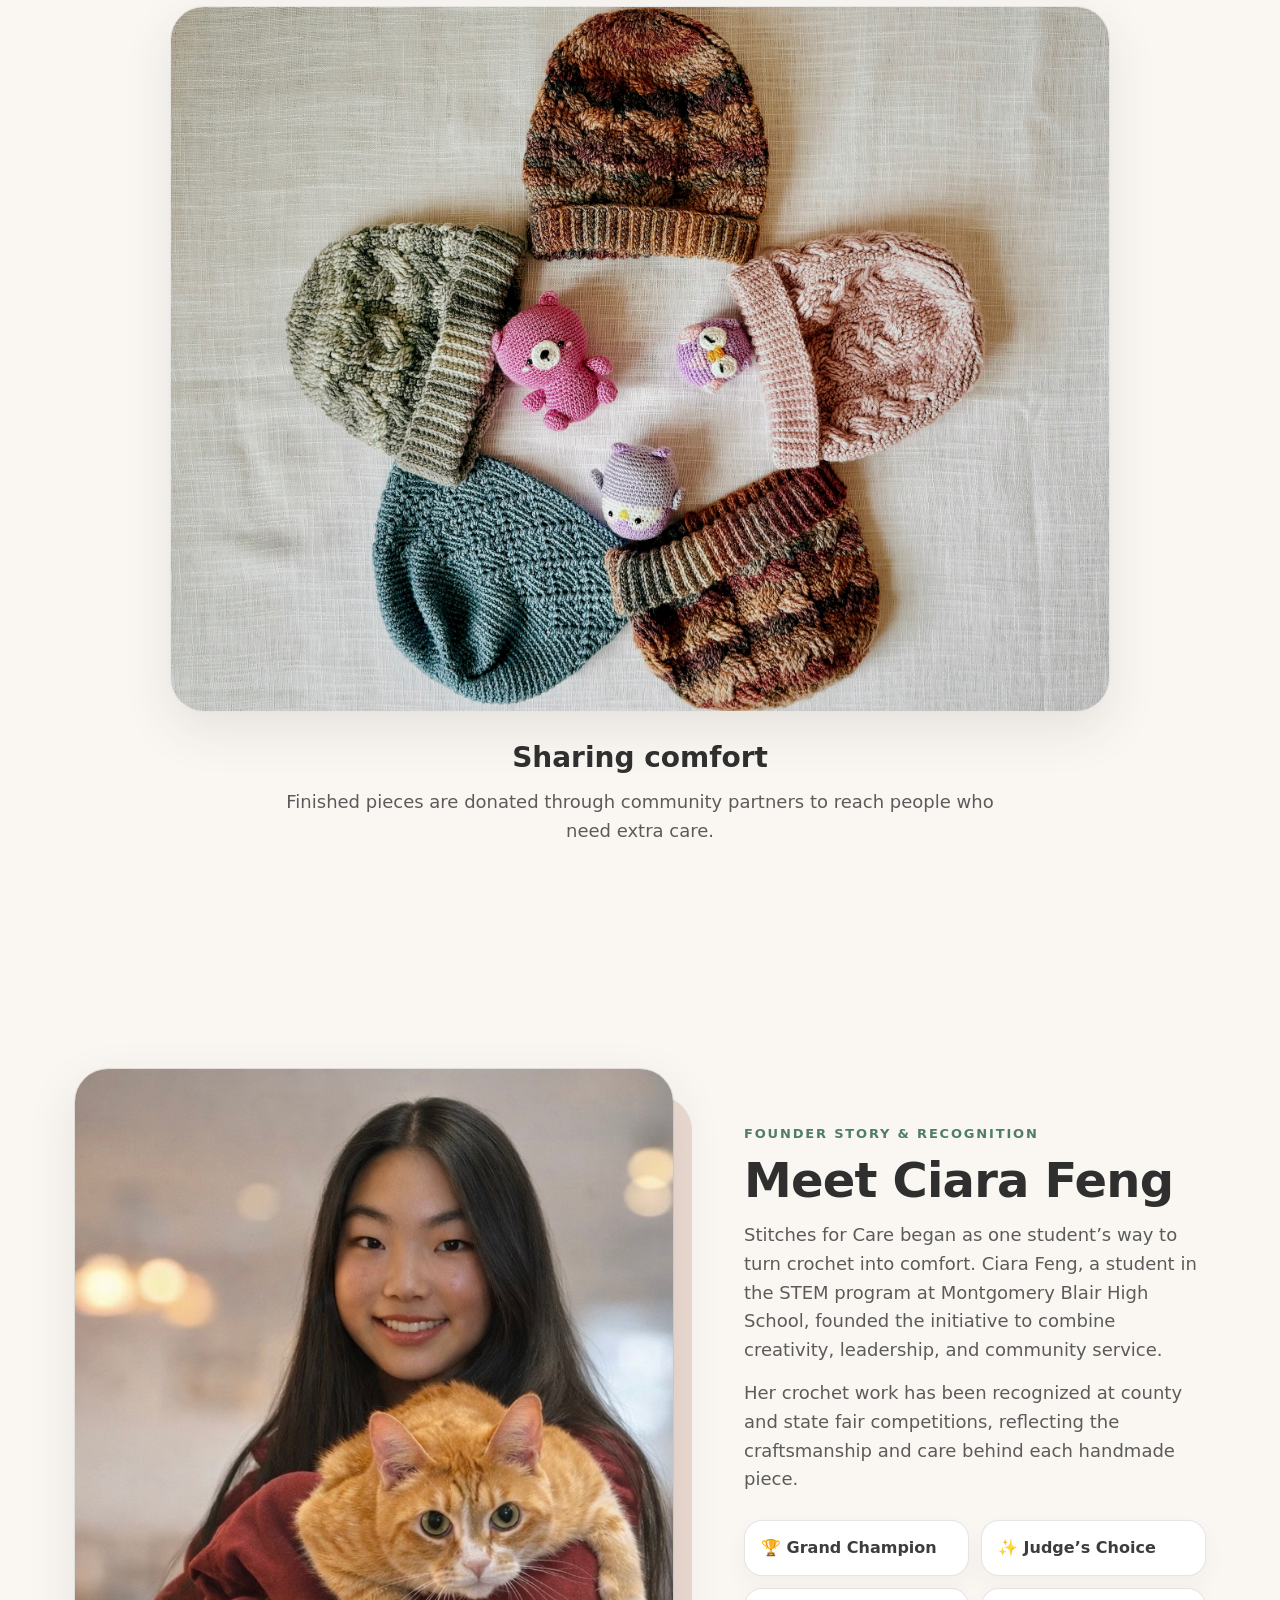
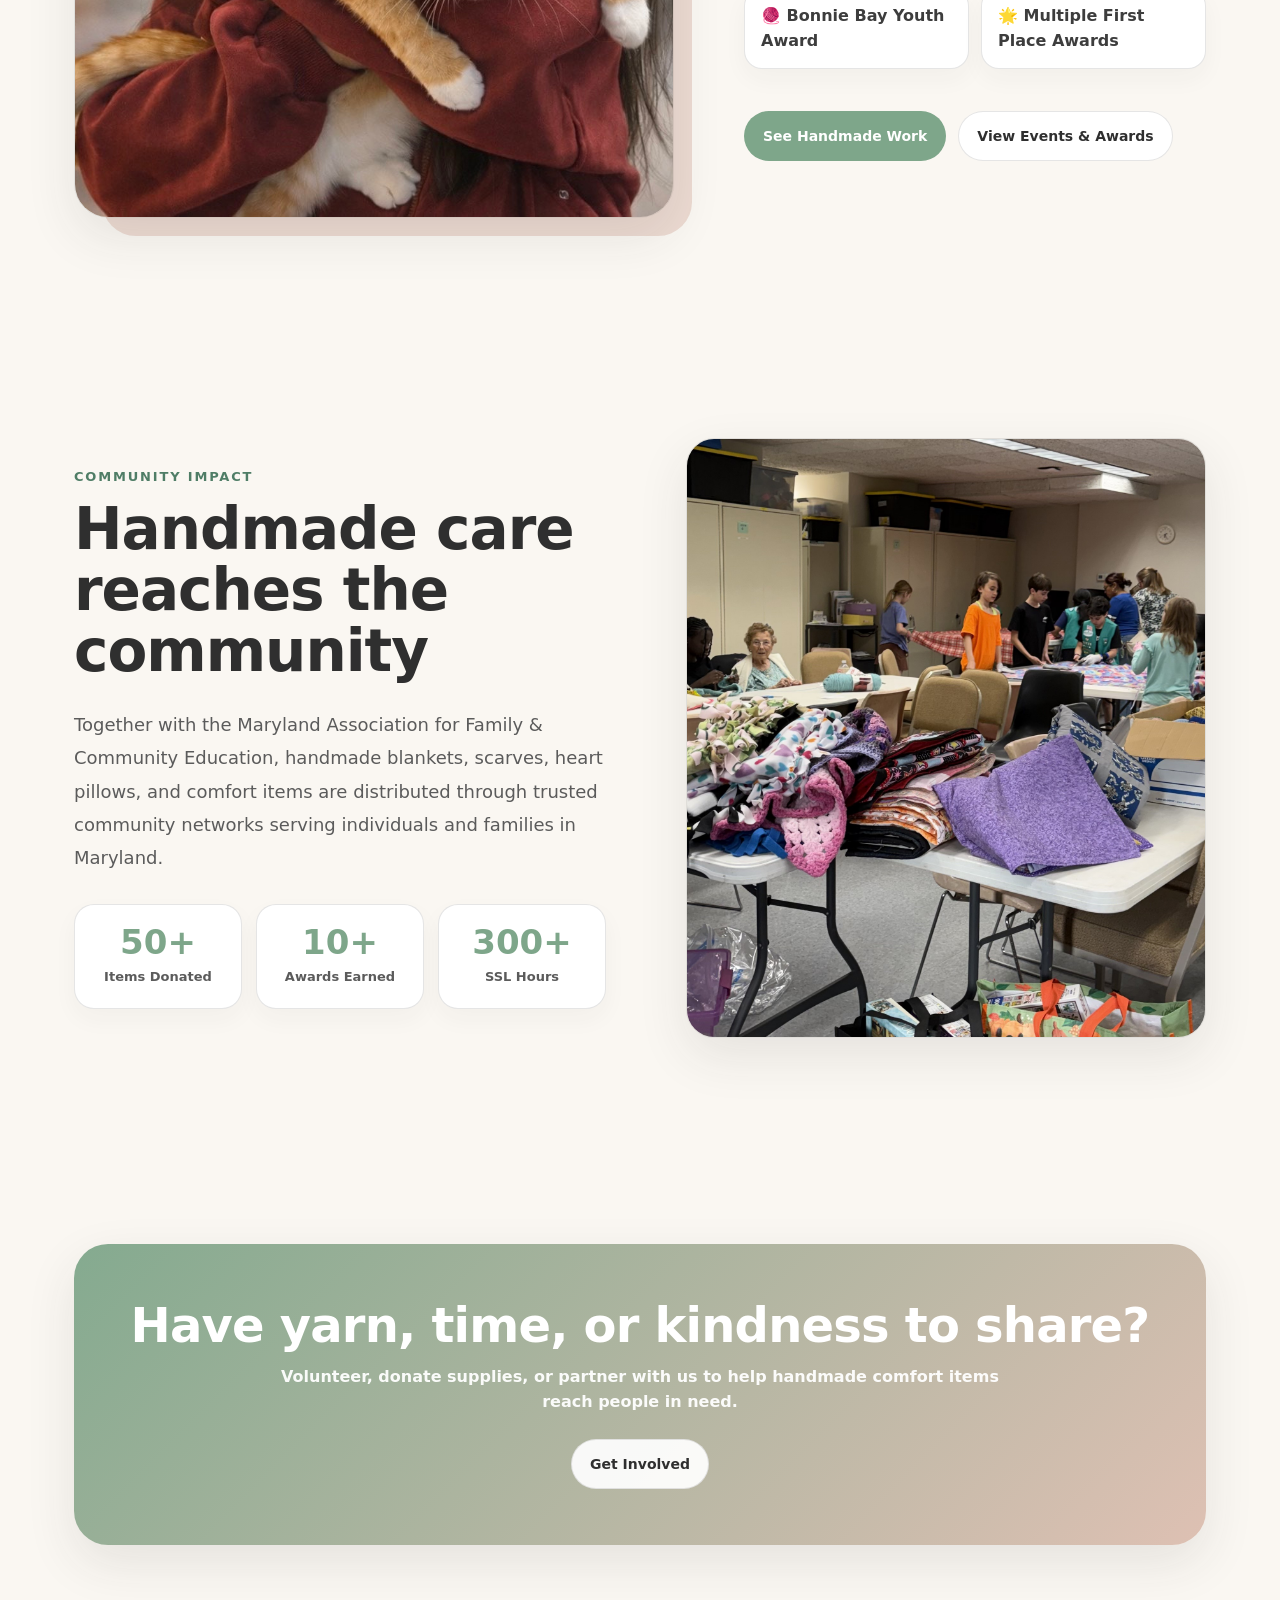
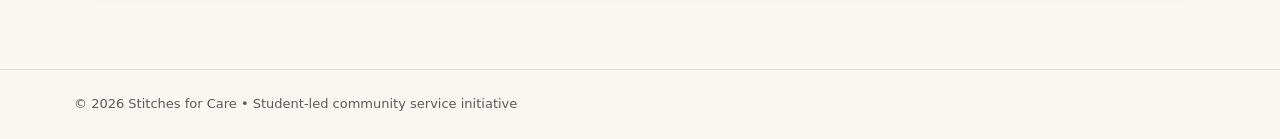
==== commit cf8b086b: "Update community programs and add SSL hours" ====
--- a/index.html
+++ b/index.html
@@ -135,8 +135,8 @@
                 <span>Awards Earned</span>
               </div>
               <div>
-                <strong>3+</strong>
-                <span>Community Programs Reached</span>
+                <strong>300+</strong>
+                <span>SSL Hours</span>
               </div>
             </div>
           </div>
--- a/styles.css
+++ b/styles.css
@@ -534,3 +534,352 @@
     padding:24px;
   }
 }
+
+/* Final Events & News vertical story layout */
+.container.narrow{
+  max-width:980px;
+}
+.verticalNewsStack{
+  display:grid;
+  gap:92px;
+  margin-top:64px;
+}
+.verticalNewsItem{
+  display:block;
+  text-align:center;
+  padding-bottom:92px;
+  border-bottom:1px solid var(--line);
+}
+.verticalNewsItem:last-child{
+  border-bottom:0;
+  padding-bottom:0;
+}
+.verticalNewsText{
+  max-width:780px;
+  margin:0 auto 34px;
+}
+.verticalNewsText h2{
+  font-size:clamp(34px, 5vw, 54px);
+  line-height:1.08;
+  letter-spacing:-.8px;
+  margin:16px 0 12px;
+}
+.verticalNewsText p{
+  font-size:18px;
+  line-height:1.85;
+  margin-left:auto;
+  margin-right:auto;
+}
+.verticalNewsText .eventMeta{
+  font-size:15px;
+  font-weight:800;
+  color:var(--brand-dark);
+  margin-bottom:16px;
+}
+.verticalNewsItem img{
+  width:100%;
+  max-width:900px;
+  height:620px;
+  object-fit:cover;
+  display:block;
+  margin:0 auto;
+  border-radius:30px;
+  border:1px solid var(--line);
+  box-shadow:var(--shadow);
+}
+@media (max-width:820px){
+  .verticalNewsStack{
+    gap:66px;
+    margin-top:44px;
+  }
+  .verticalNewsItem{
+    padding-bottom:66px;
+  }
+  .verticalNewsItem img{
+    height:auto;
+    border-radius:24px;
+  }
+  .verticalNewsText p{
+    font-size:16px;
+  }
+}
+
+
+/* Final homepage simplification */
+.quoteSection{
+  padding:54px 0 24px;
+}
+.founderQuote{
+  margin:0 auto;
+  max-width:860px;
+  text-align:center;
+  font-size:clamp(26px, 4vw, 42px);
+  line-height:1.25;
+  font-weight:800;
+  color:#3d3d3d;
+}
+.miniAwardGrid{
+  display:grid;
+  grid-template-columns:repeat(2, minmax(0, 1fr));
+  gap:12px;
+  margin-top:26px;
+}
+.miniAward{
+  background:#fff;
+  border:1px solid var(--line);
+  border-radius:18px;
+  padding:14px 16px;
+  font-weight:800;
+  color:#3d3d3d;
+  box-shadow:0 10px 24px rgba(47,47,47,.04);
+}
+.impactPartnerFeature{
+  grid-template-columns:1fr 520px;
+}
+.impactMiniGrid{
+  display:grid;
+  grid-template-columns:repeat(3, 1fr);
+  gap:14px;
+  margin-top:30px;
+}
+.impactMiniGrid div{
+  background:#fff;
+  border:1px solid var(--line);
+  border-radius:20px;
+  padding:20px 16px;
+  text-align:center;
+  box-shadow:0 10px 24px rgba(47,47,47,.04);
+}
+.impactMiniGrid strong{
+  display:block;
+  font-size:34px;
+  line-height:1;
+  color:var(--brand);
+}
+.impactMiniGrid span{
+  display:block;
+  margin-top:8px;
+  font-weight:800;
+  color:var(--muted);
+  font-size:13px;
+}
+.verticalNewsStack.noIntro{
+  margin-top:0;
+}
+.verticalNewsText .eventMeta{
+  text-transform:uppercase;
+  letter-spacing:.05em;
+}
+@media (max-width:980px){
+  .impactPartnerFeature{grid-template-columns:1fr;}
+  .impactMiniGrid{grid-template-columns:1fr;}
+}
+@media (max-width:620px){
+  .miniAwardGrid{grid-template-columns:1fr;}
+  .quoteSection{padding:42px 0 10px;}
+}
+
+/* ==========================================
+   FINAL CONTACT PAGE
+========================================== */
+
+.centerHero{
+  text-align:center;
+}
+.centerHero .container{
+  max-width:850px;
+}
+.centerHero h1{
+  margin-bottom:20px;
+}
+.centerHero p{
+  max-width:750px;
+  margin:0 auto;
+}
+
+.contactIntroGrid{
+  display:grid;
+  grid-template-columns:repeat(3, 1fr);
+  gap:24px;
+}
+.contactOption{
+  background:#fff;
+  border:1px solid var(--line);
+  border-radius:24px;
+  padding:32px;
+  text-align:center;
+  box-shadow:0 10px 28px rgba(47,47,47,.04);
+  transition:transform .2s ease;
+}
+.contactOption:hover{
+  transform:translateY(-4px);
+}
+.contactOption h3{
+  margin-top:0;
+  margin-bottom:12px;
+}
+.contactOption p{
+  margin:0;
+  color:var(--muted);
+  line-height:1.7;
+}
+
+.formSection{
+  padding-top:60px;
+}
+.formCard{
+  max-width:1100px;
+  margin:0 auto;
+  background:#fff;
+  border:1px solid var(--line);
+  border-radius:30px;
+  padding:42px;
+  box-shadow:var(--shadow);
+}
+.formCard h2{
+  text-align:center;
+  margin-top:0;
+  margin-bottom:12px;
+}
+.formCard p{
+  text-align:center;
+  max-width:720px;
+  margin:0 auto 32px;
+  color:var(--muted);
+}
+.googleForm{
+  border-radius:20px;
+  overflow:hidden;
+  background:#fff;
+}
+.googleForm iframe{
+  width:100%;
+  min-height:1250px;
+  border:0;
+  display:block;
+}
+
+@media (max-width:900px){
+  .contactIntroGrid{
+    grid-template-columns:1fr;
+  }
+  .formCard{
+    padding:24px;
+  }
+  .formCard{
+  max-width:760px;
+  margin:0 auto;
+  text-align:center;
+  background:#fff;
+  border:1px solid var(--line);
+  border-radius:28px;
+  padding:56px 36px;
+}
+.formButton{
+    display:inline-block;
+    margin:32px auto 0;
+}
+.formButton{
+    display:inline-flex;
+    align-items:center;
+    justify-content:center;
+
+    padding:18px 36px;
+    font-size:18px;
+    font-weight:700;
+
+    border-radius:999px;
+
+    background:#5E8D68;
+    color:white;
+
+    text-decoration:none;
+
+    box-shadow:0 10px 24px rgba(94,141,104,.25);
+
+    transition:.2s ease;
+}
+
+.formButton:hover{
+    transform:translateY(-2px);
+}
+
+}
+
+/* ==========================================
+   FINAL CONTACT PAGE REFINEMENTS
+========================================== */
+
+.formCard h2{
+  font-size:clamp(34px, 5vw, 54px);
+}
+
+.ctaSection{
+  padding-top:50px;
+  padding-bottom:70px;
+}
+
+.copyrightFooter{
+  margin-top:0;
+  border-top:1px solid var(--line);
+  padding:24px 0 40px;
+  background:transparent;
+  color:var(--muted);
+}
+
+.copyrightFooter .container{
+  text-align:left;
+}
+
+@media (max-width:700px){
+  .ctaSection{
+    padding-top:34px;
+  }
+
+  .copyrightFooter .container{
+    text-align:center;
+  }
+}
+/* Final contact form button alignment */
+.formCard,
+.formCard *{
+  text-align: center;
+}
+.formCard p{
+    margin-bottom:24px;
+}
+
+.formButton{
+    margin-top:8px;
+}
+
+.formButton{
+    display:inline-flex;
+    align-items:center;
+    justify-content:center;
+
+    padding:20px 42px;
+
+    background:#ffffff;
+    color:#4F6F57;
+
+    border:3px solid #4F6F57;
+
+    border-radius:999px;
+
+    font-size:20px;
+    font-weight:800;
+
+    text-decoration:none;
+
+    box-shadow:0 8px 24px rgba(79,111,87,.20);
+
+    transition:all .25s ease;
+}
+
+.formButton:hover{
+    transform:translateY(-3px);
+    box-shadow:0 12px 30px rgba(79,111,87,.30);
+    background:#F7FBF7;
+}
+
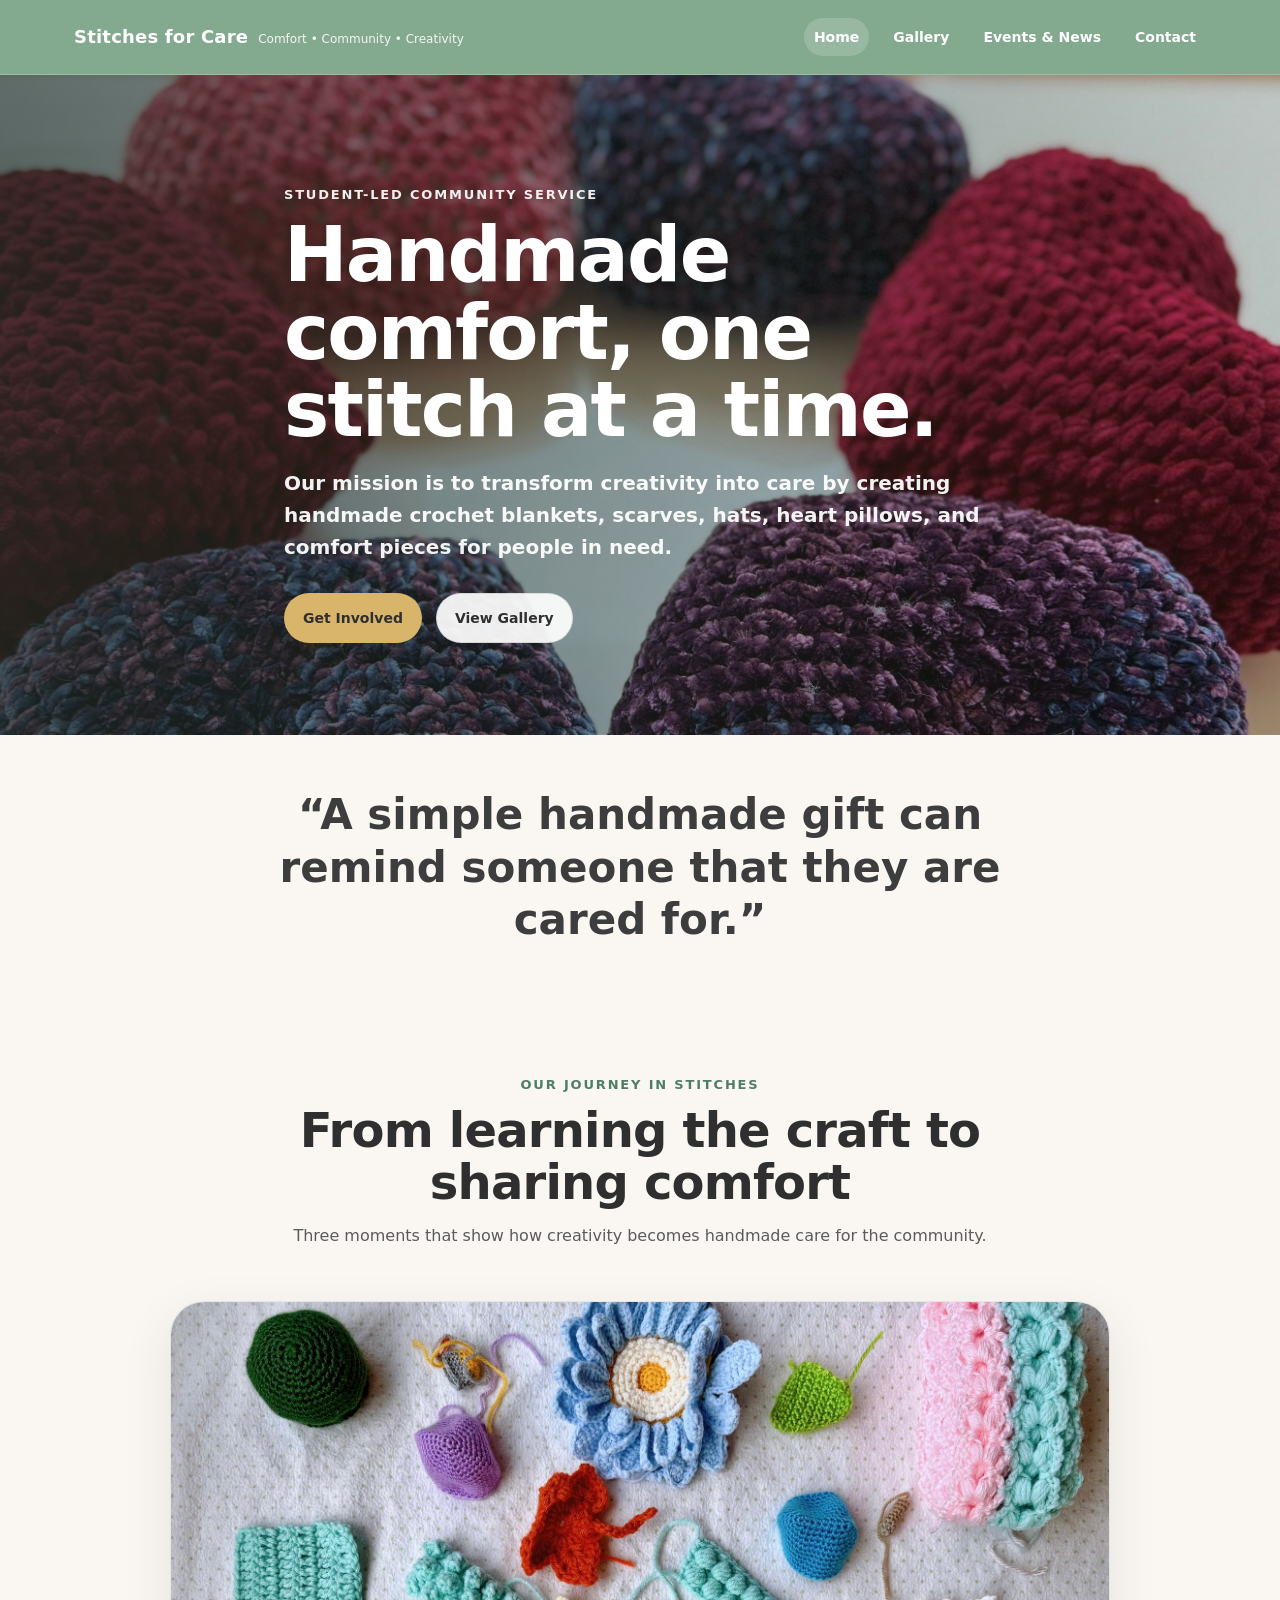
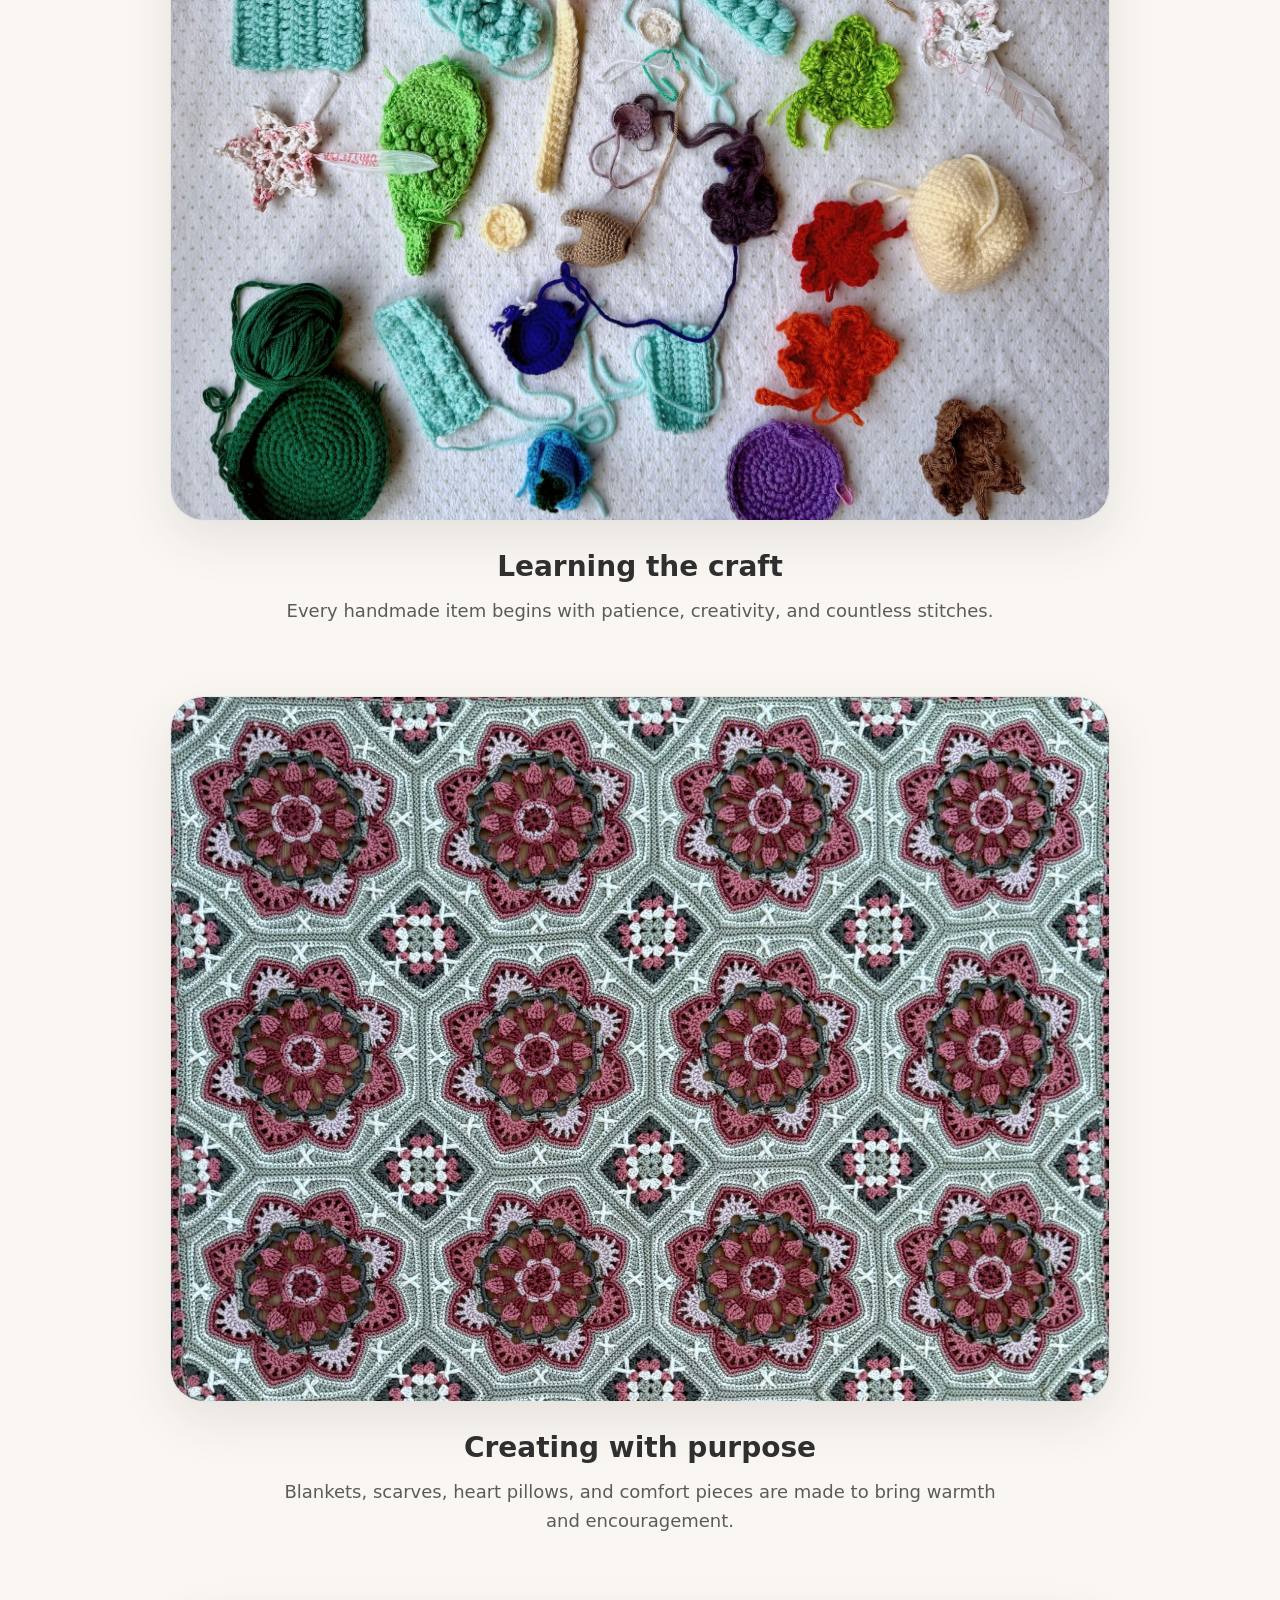
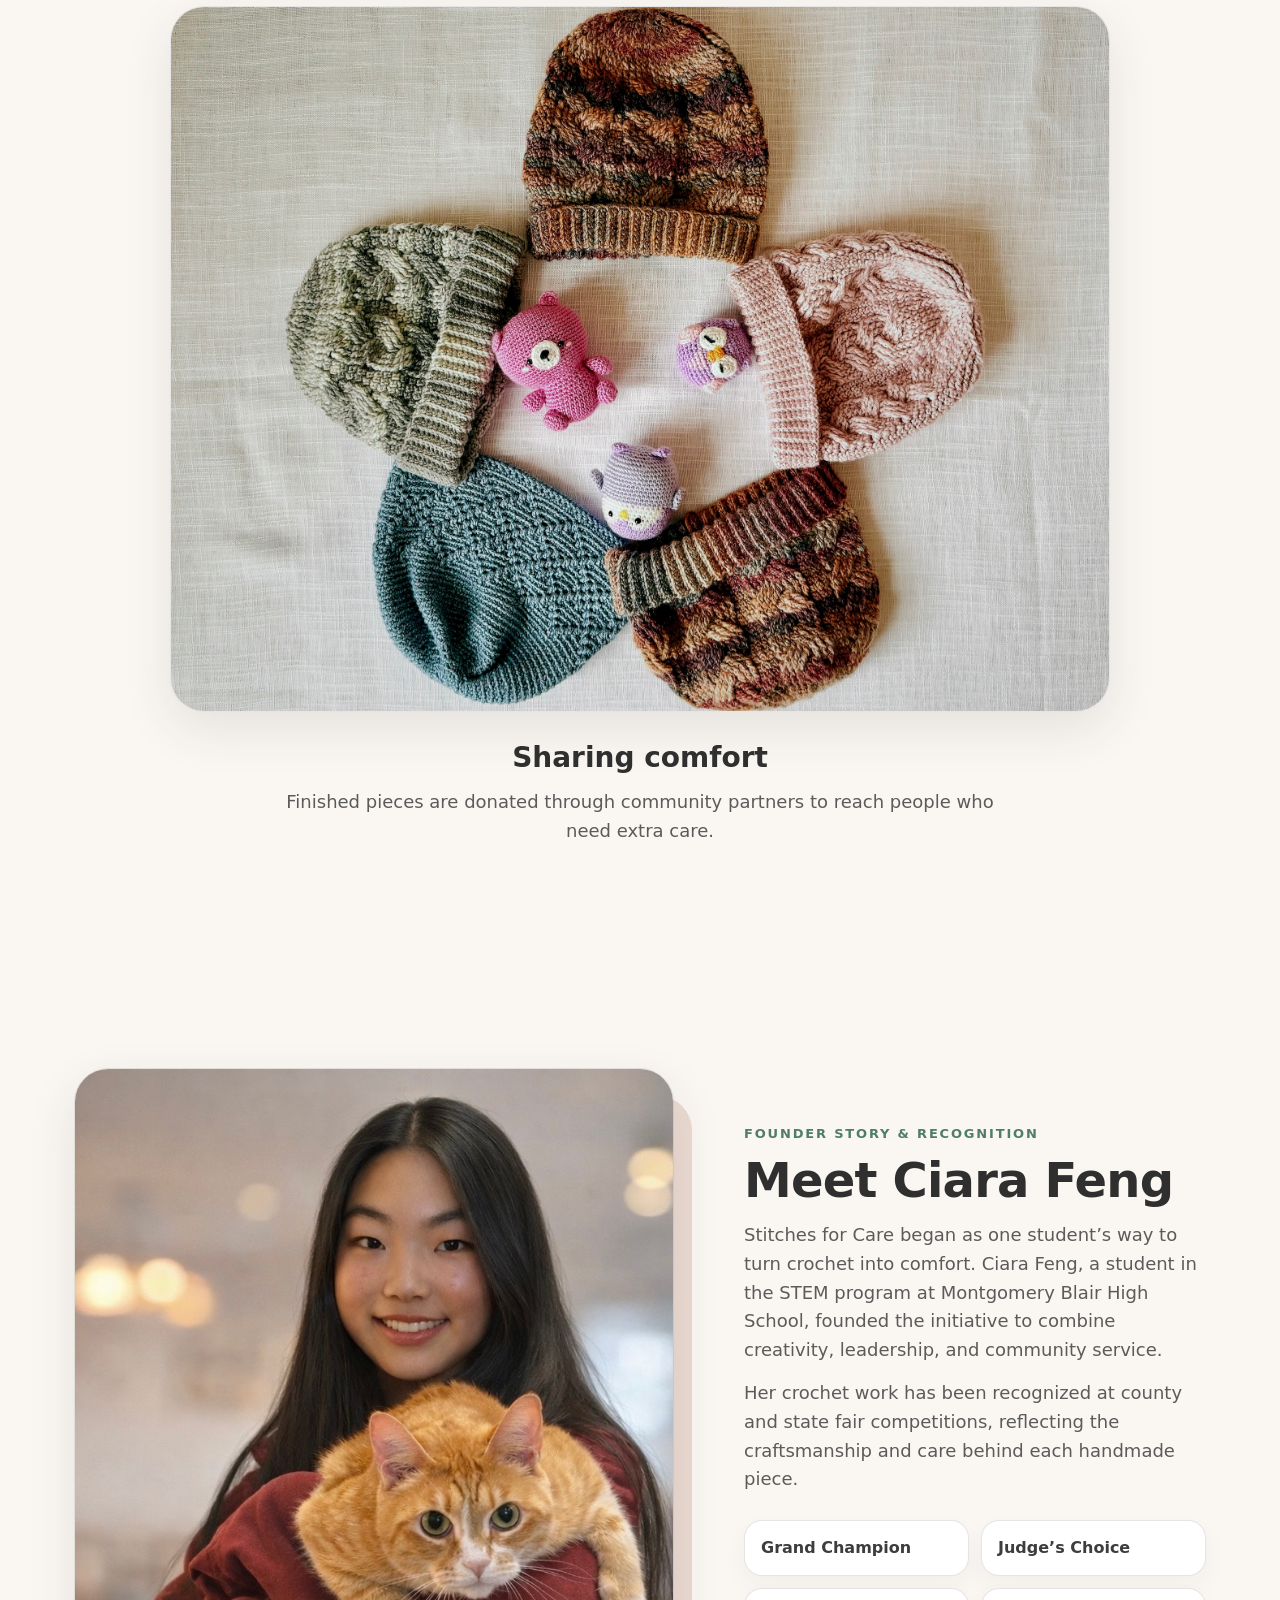
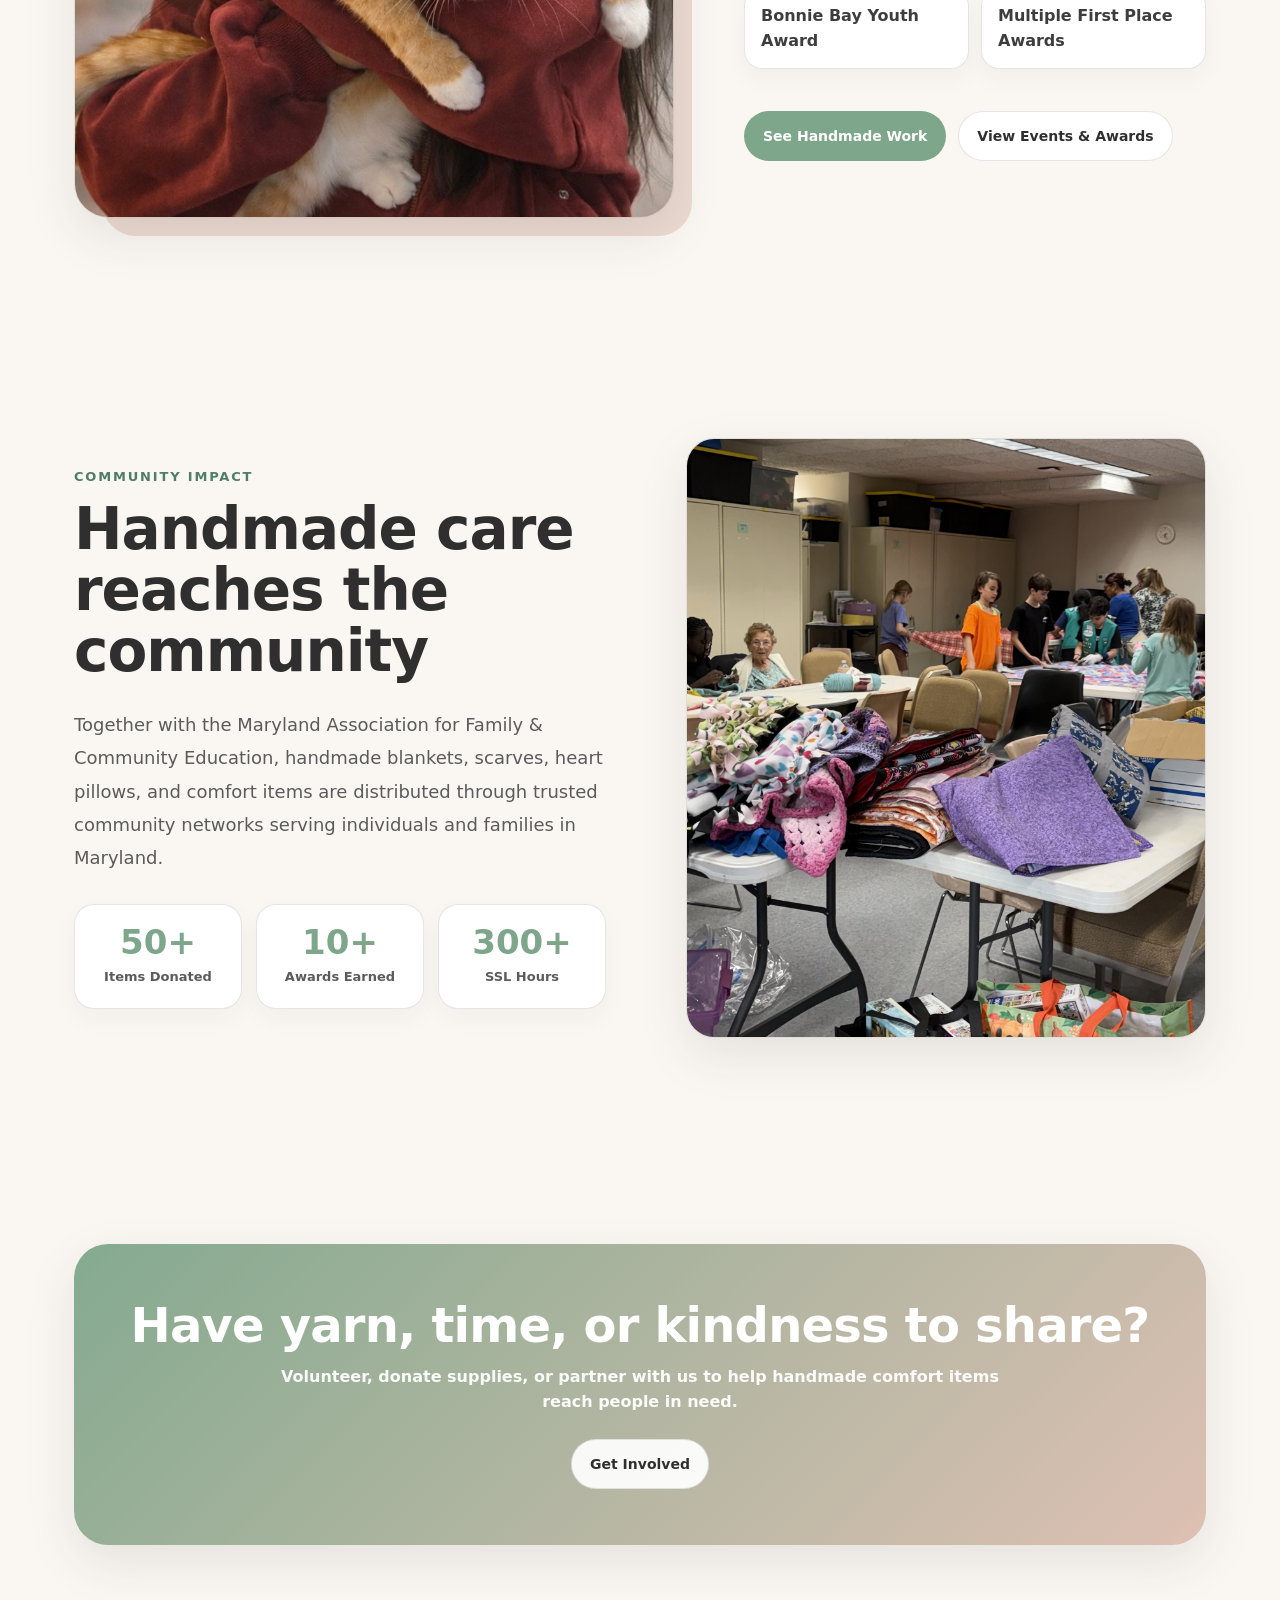
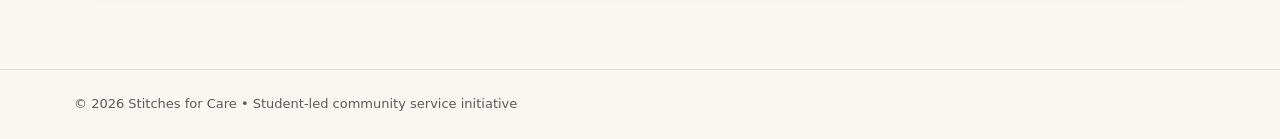
==== commit d5f41804: "Fix HTML entities for award titles in index.html" ====
--- a/index.html
+++ b/index.html
@@ -100,10 +100,10 @@
             </p>
 
             <div class="miniAwardGrid">
-              <div class="miniAward">🏆 Grand Champion</div>
-              <div class="miniAward">✨ Judge’s Choice</div>
-              <div class="miniAward">🧶 Bonnie Bay Youth Award</div>
-              <div class="miniAward">🌟 Multiple First Place Awards</div>
+              <div class="miniAward"> Grand Champion</div>
+              <div class="miniAward"> Judge’s Choice</div>
+              <div class="miniAward"> Bonnie Bay Youth Award</div>
+              <div class="miniAward"> Multiple First Place Awards</div>
             </div>
 
             <div class="ctaRow">
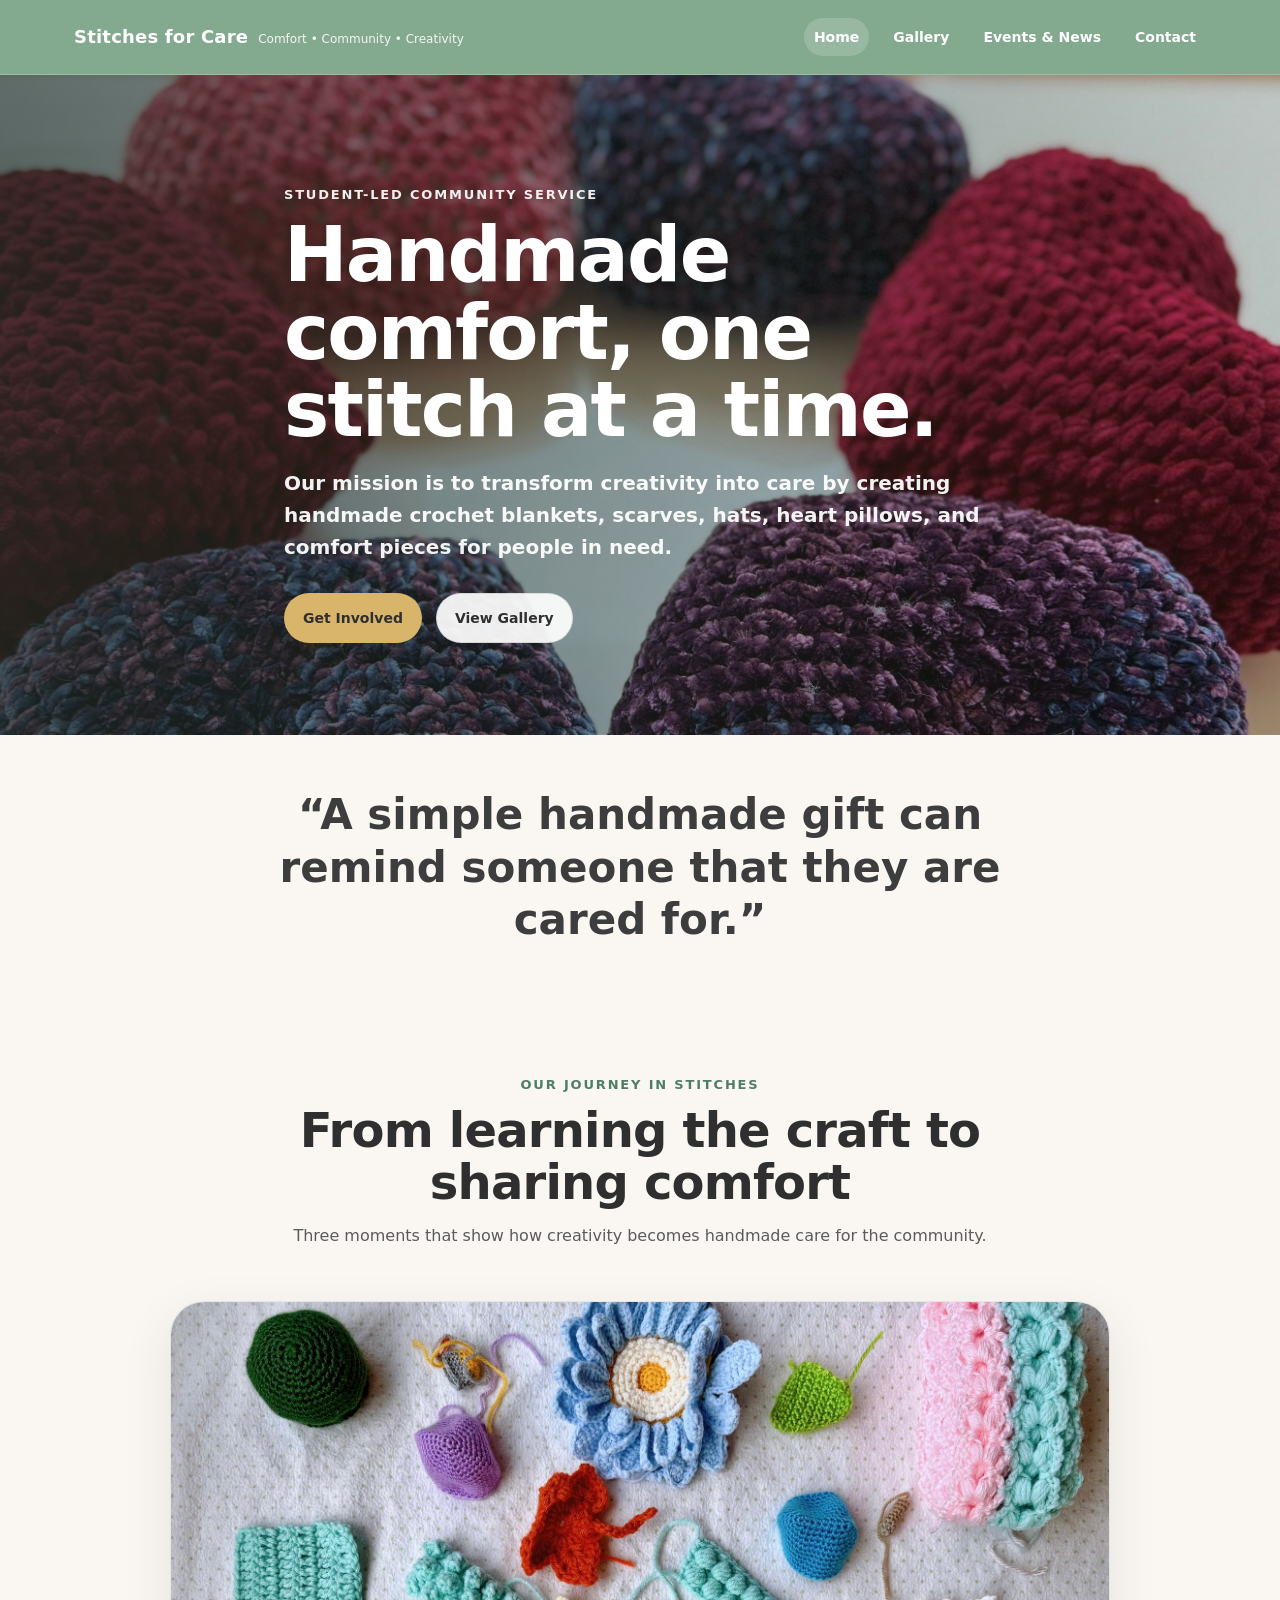
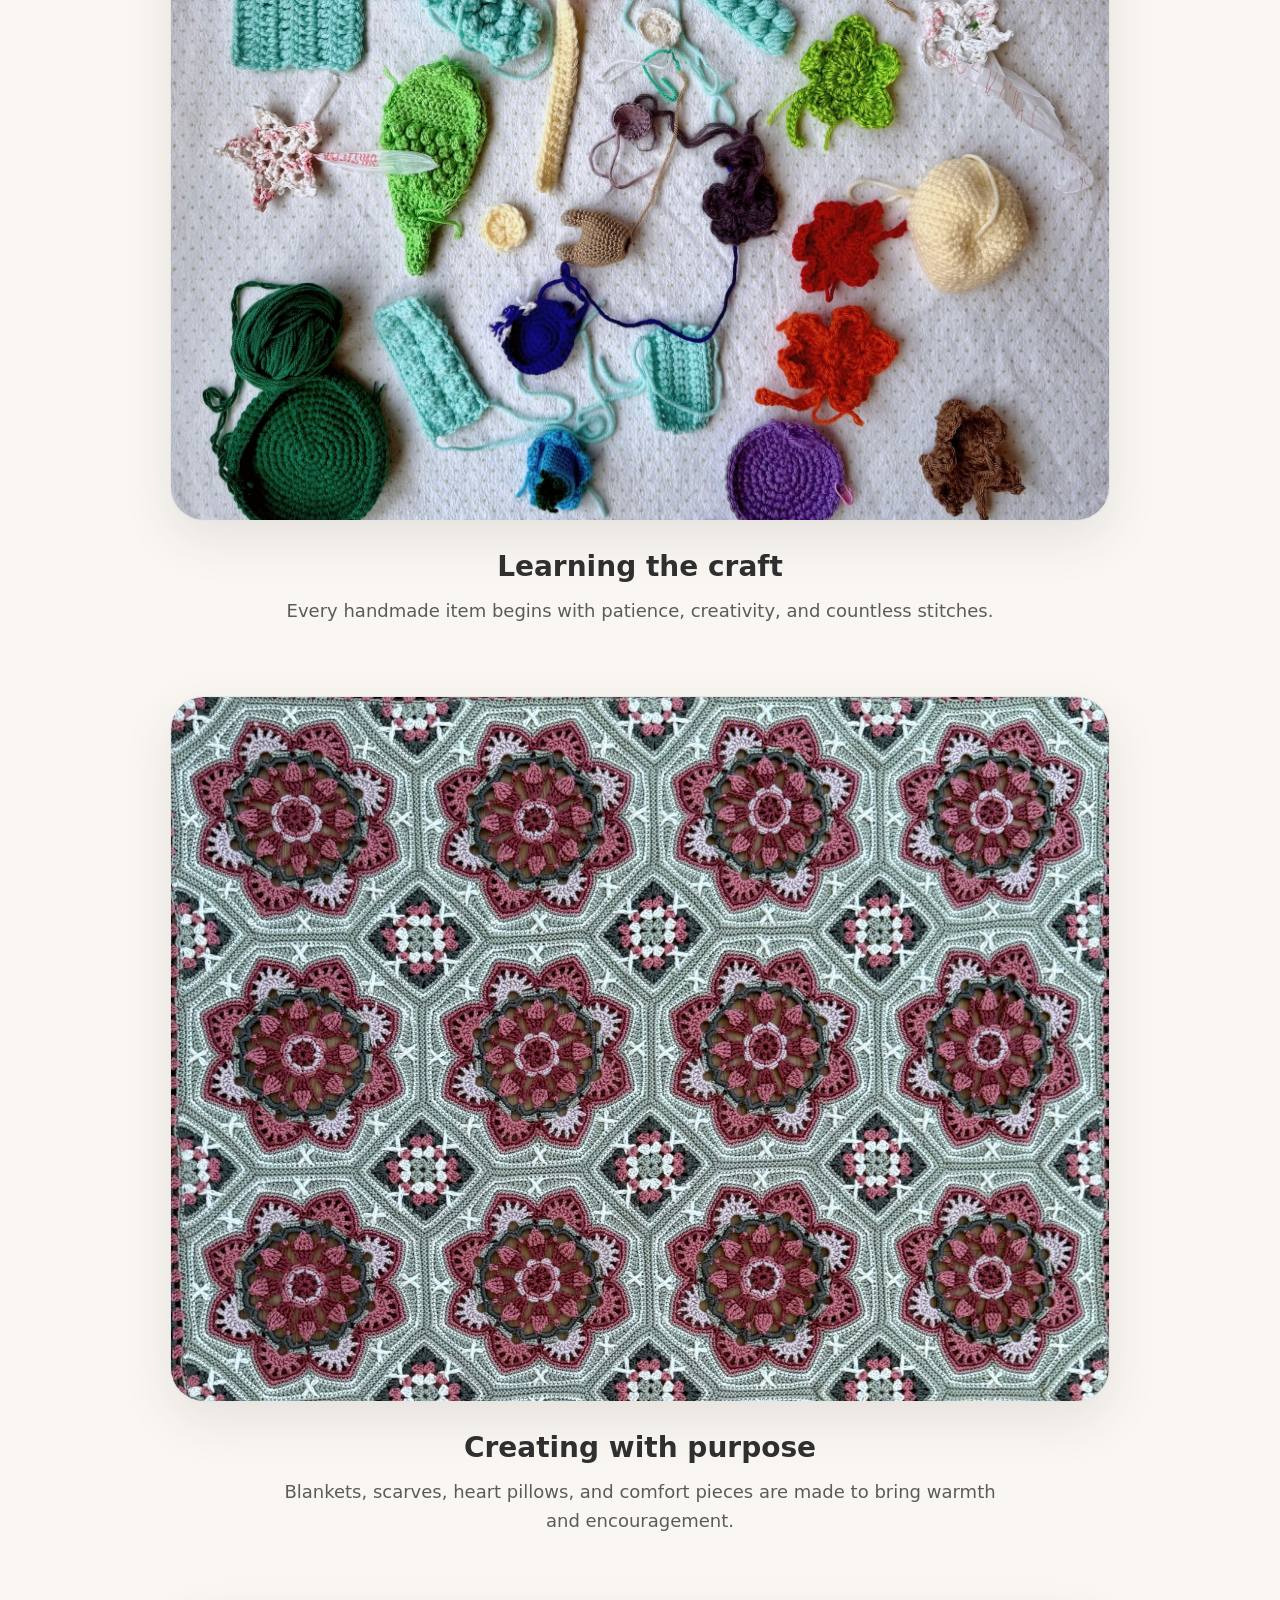
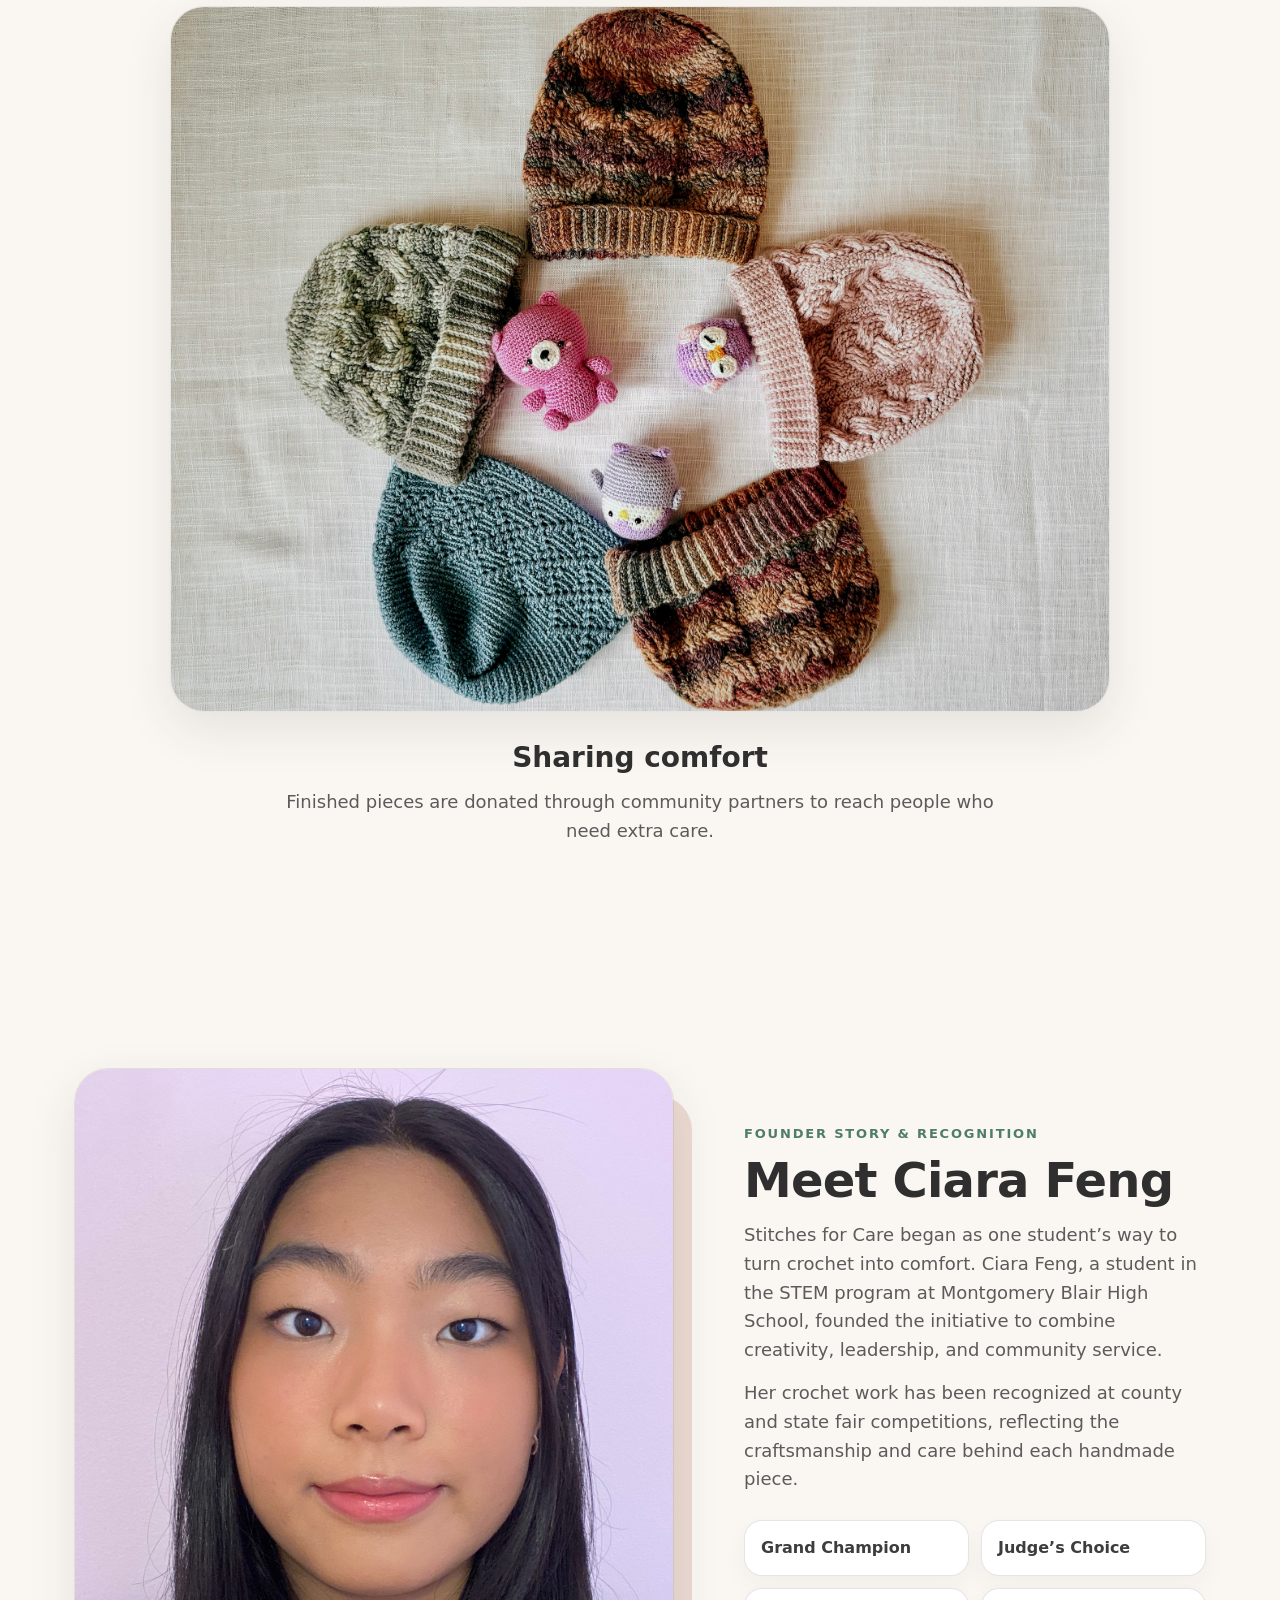
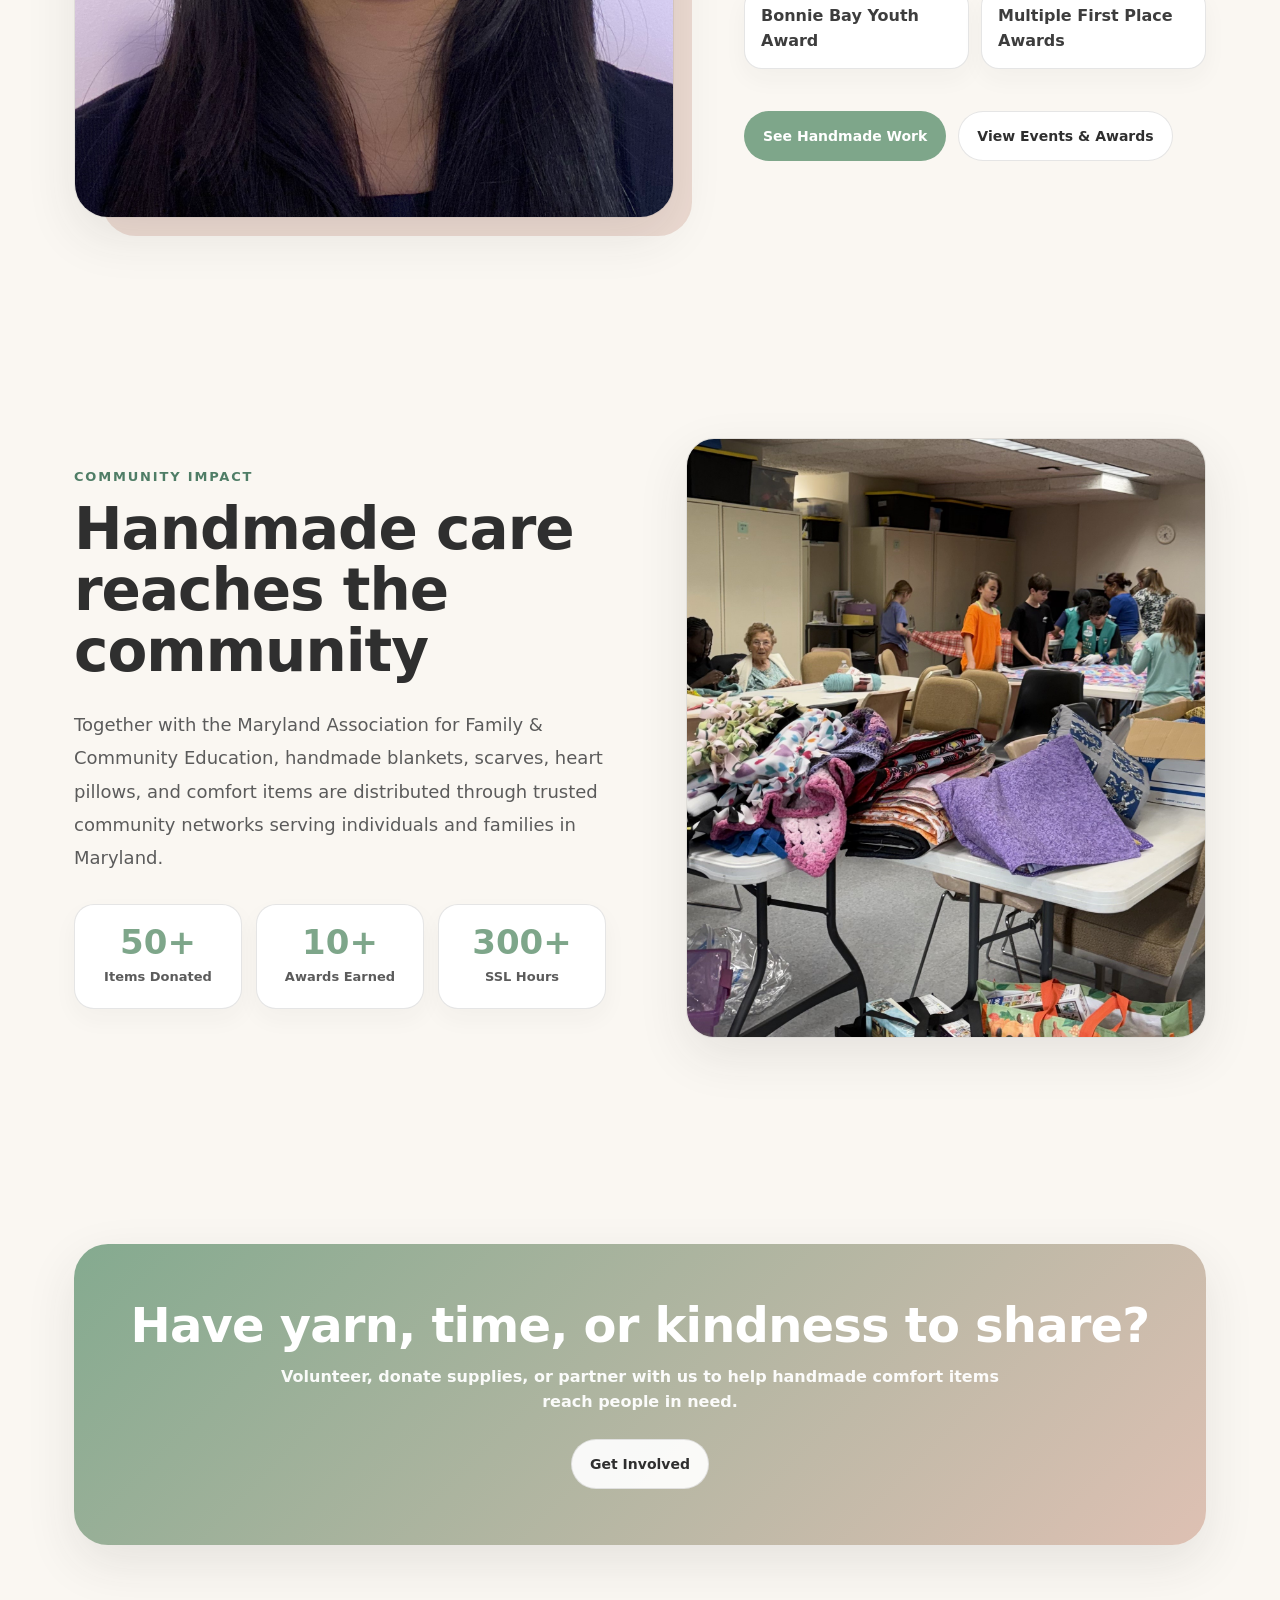
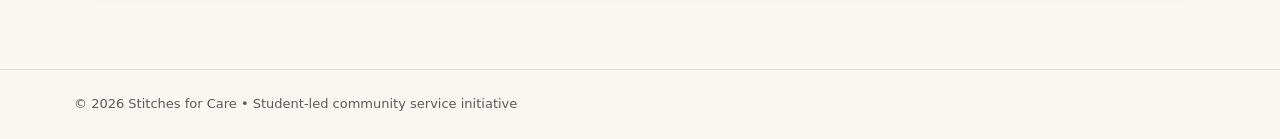
==== commit a2791c8d: "Changed founder picture" ====
--- a/index.html
+++ b/index.html
@@ -86,7 +86,7 @@
       <div class="container">
         <div class="founderLayout">
           <div class="founderPhotoWrap">
-            <img src="images/founder.jpg" alt="Ciara Feng, founder of Stitches for Care" class="founderImg" />
+            <img src="images/Ciara_ProfilePic.png" alt="Ciara Feng, founder of Stitches for Care" class="founderImg" />
           </div>
 
           <div class="founderText">
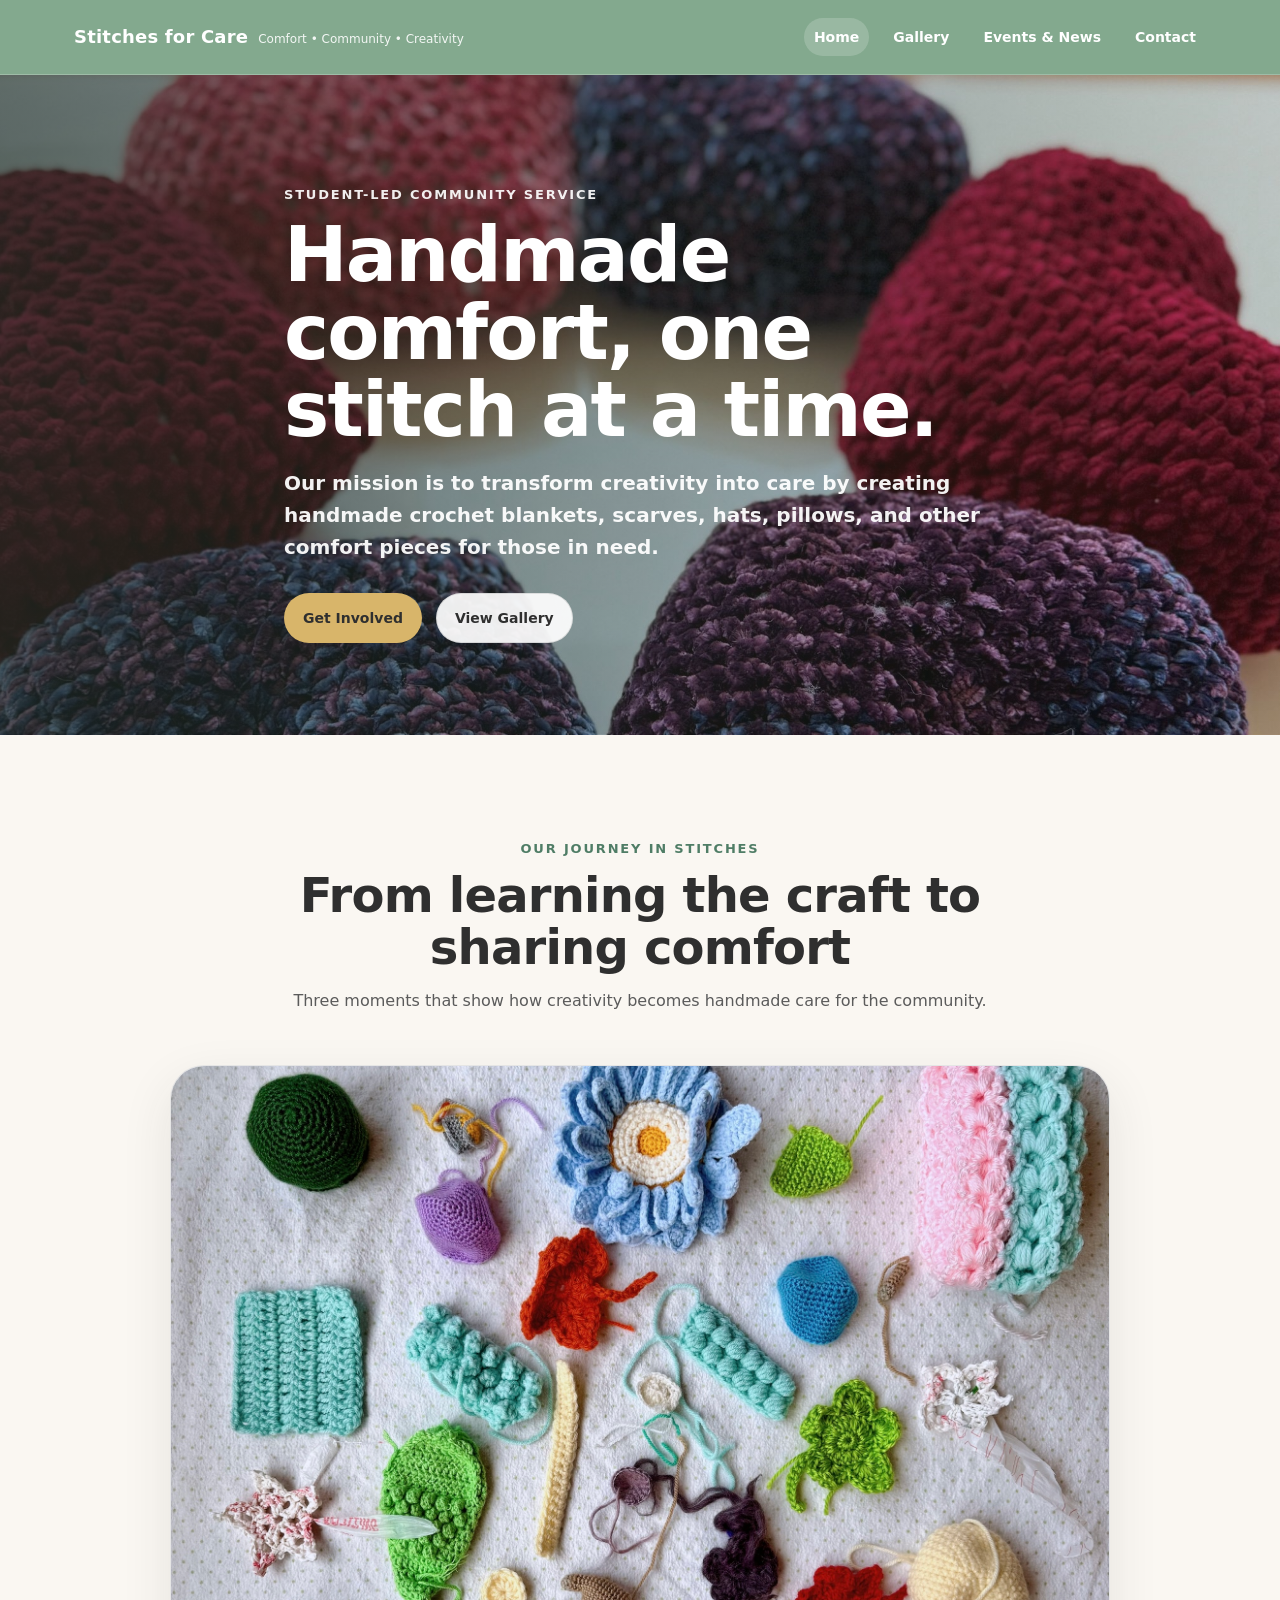
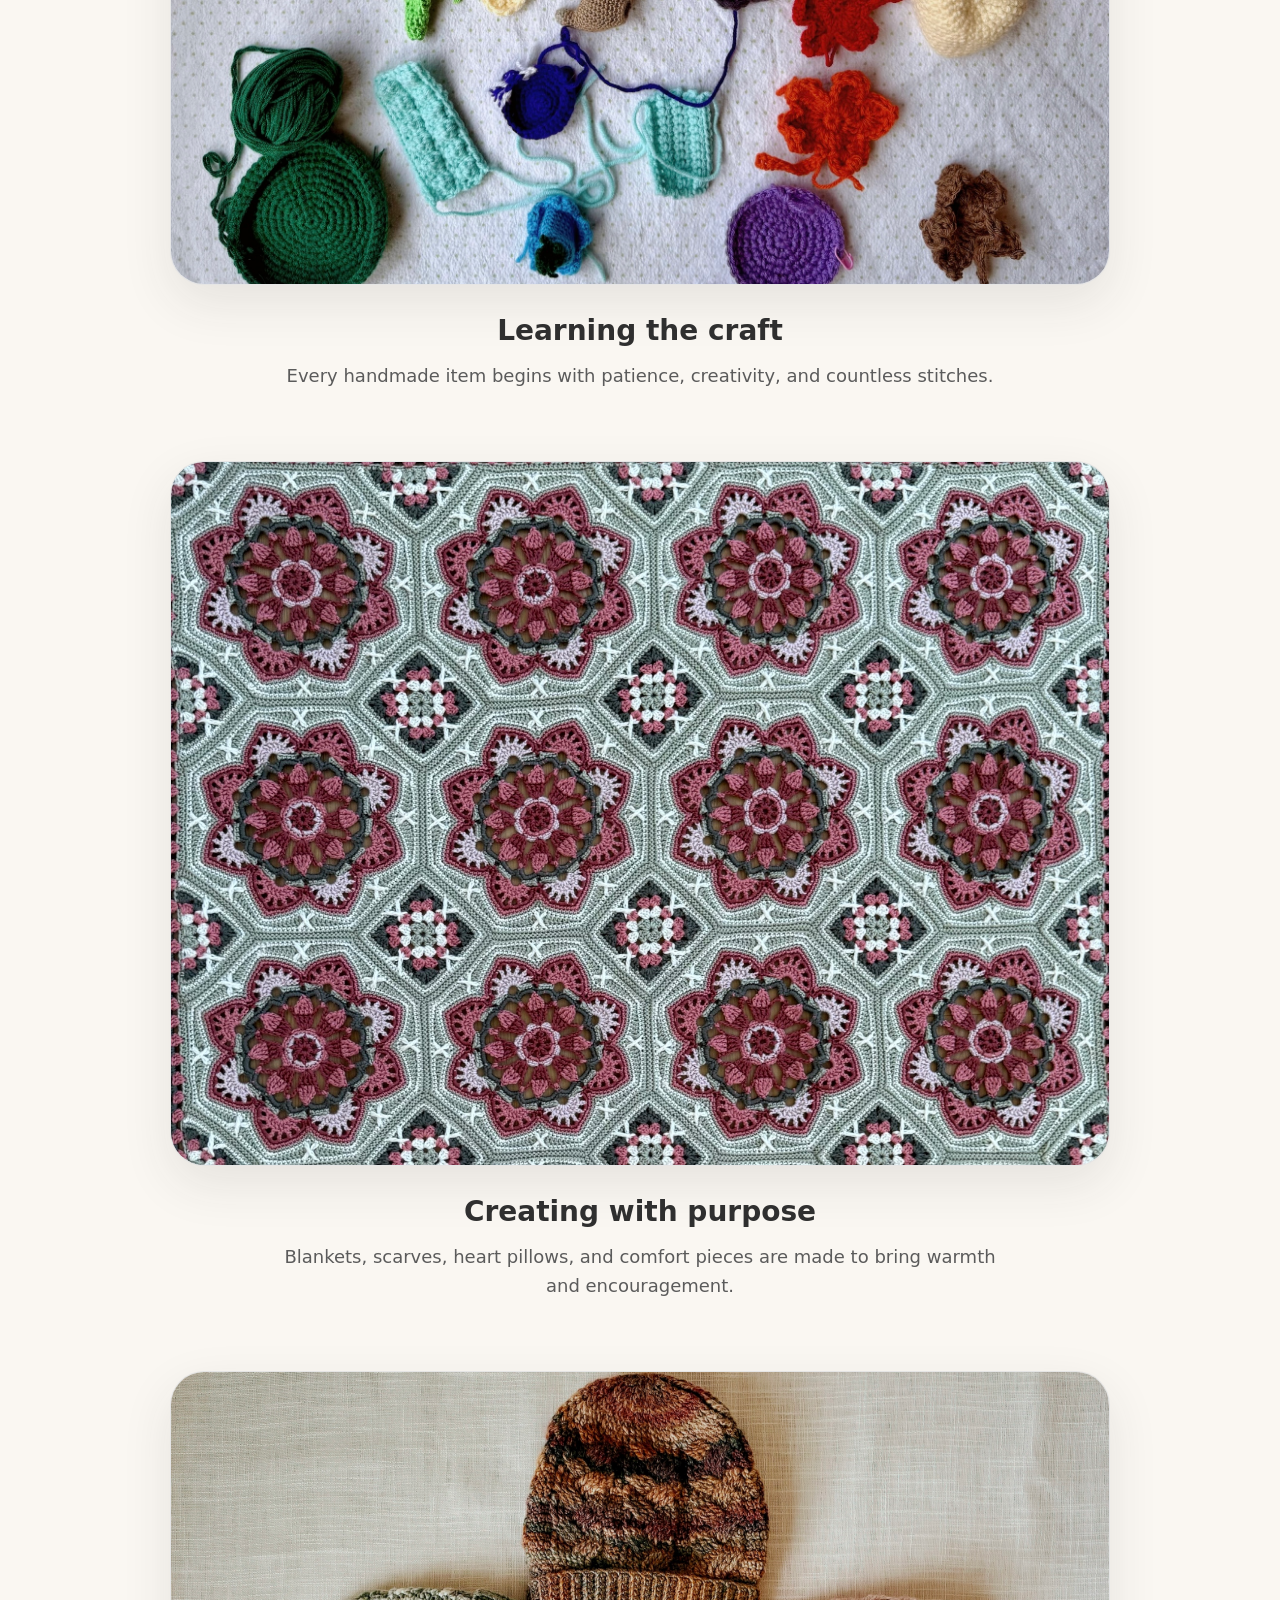
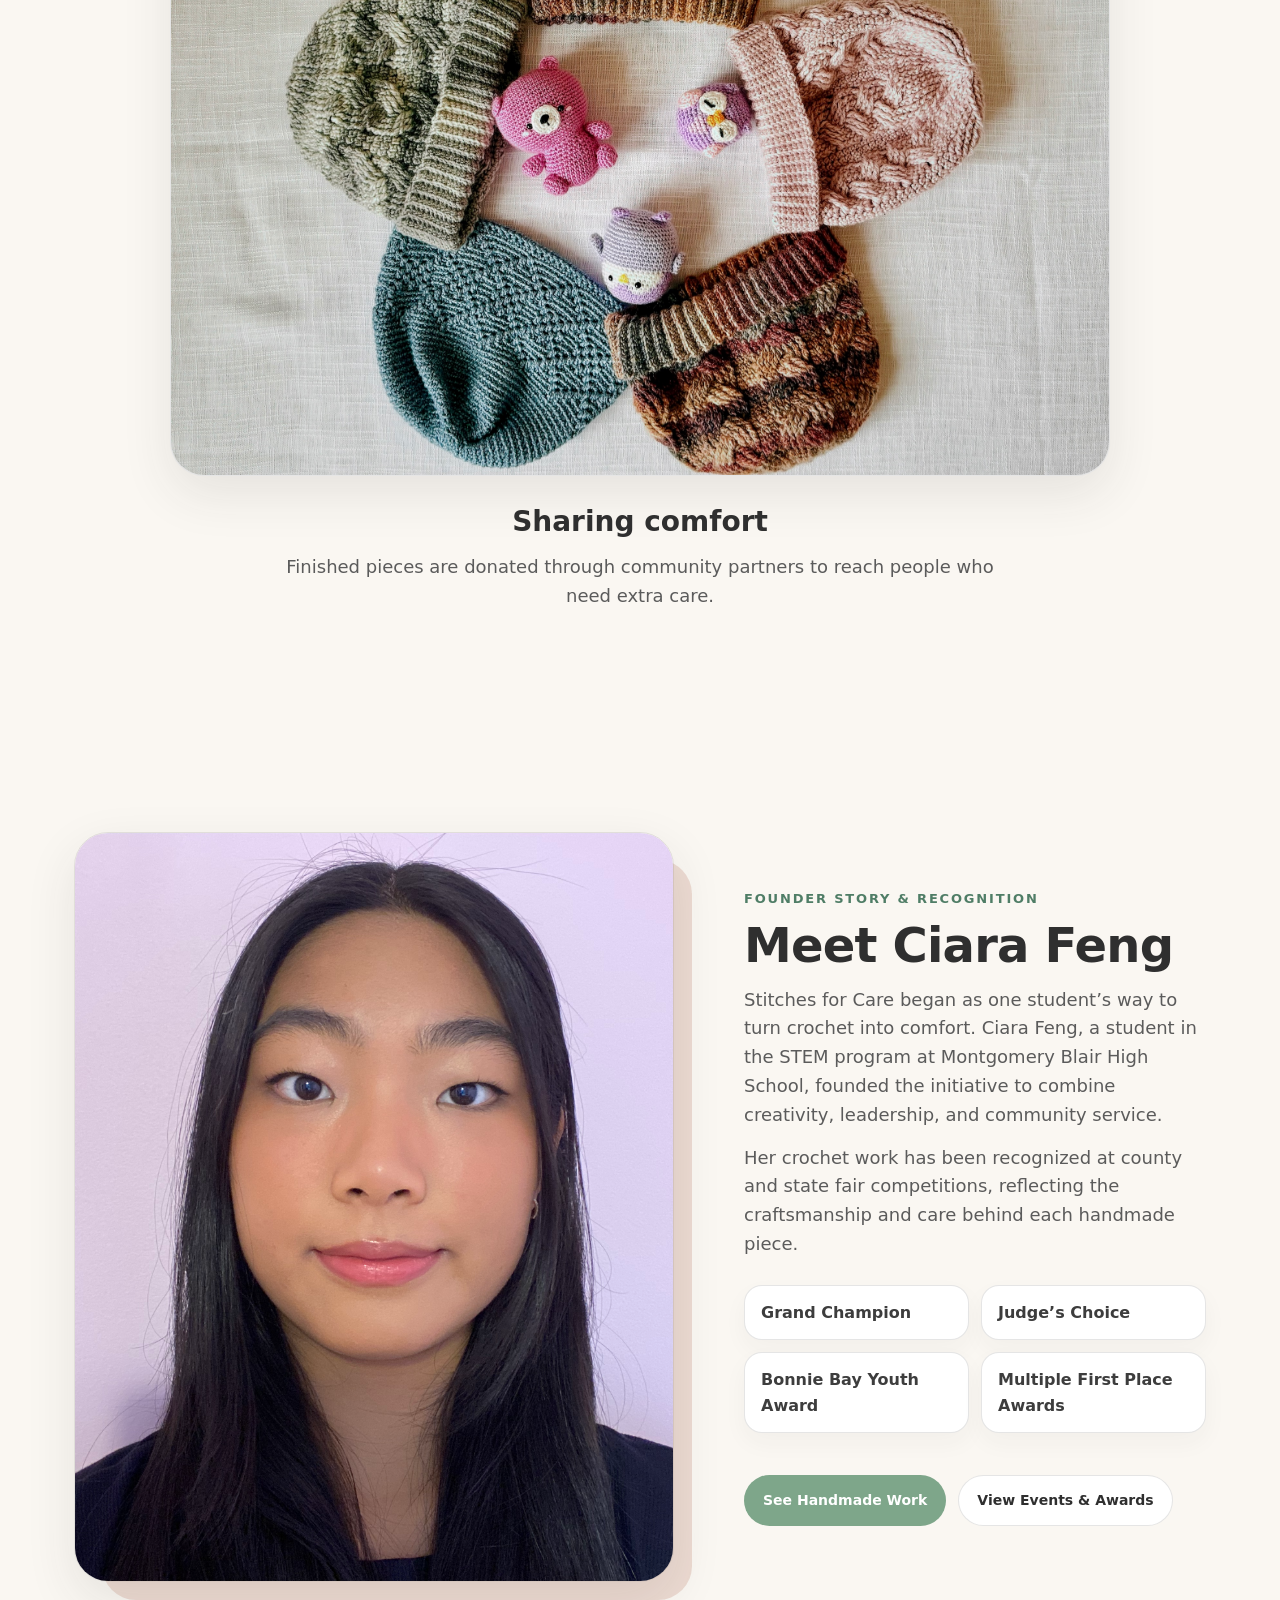
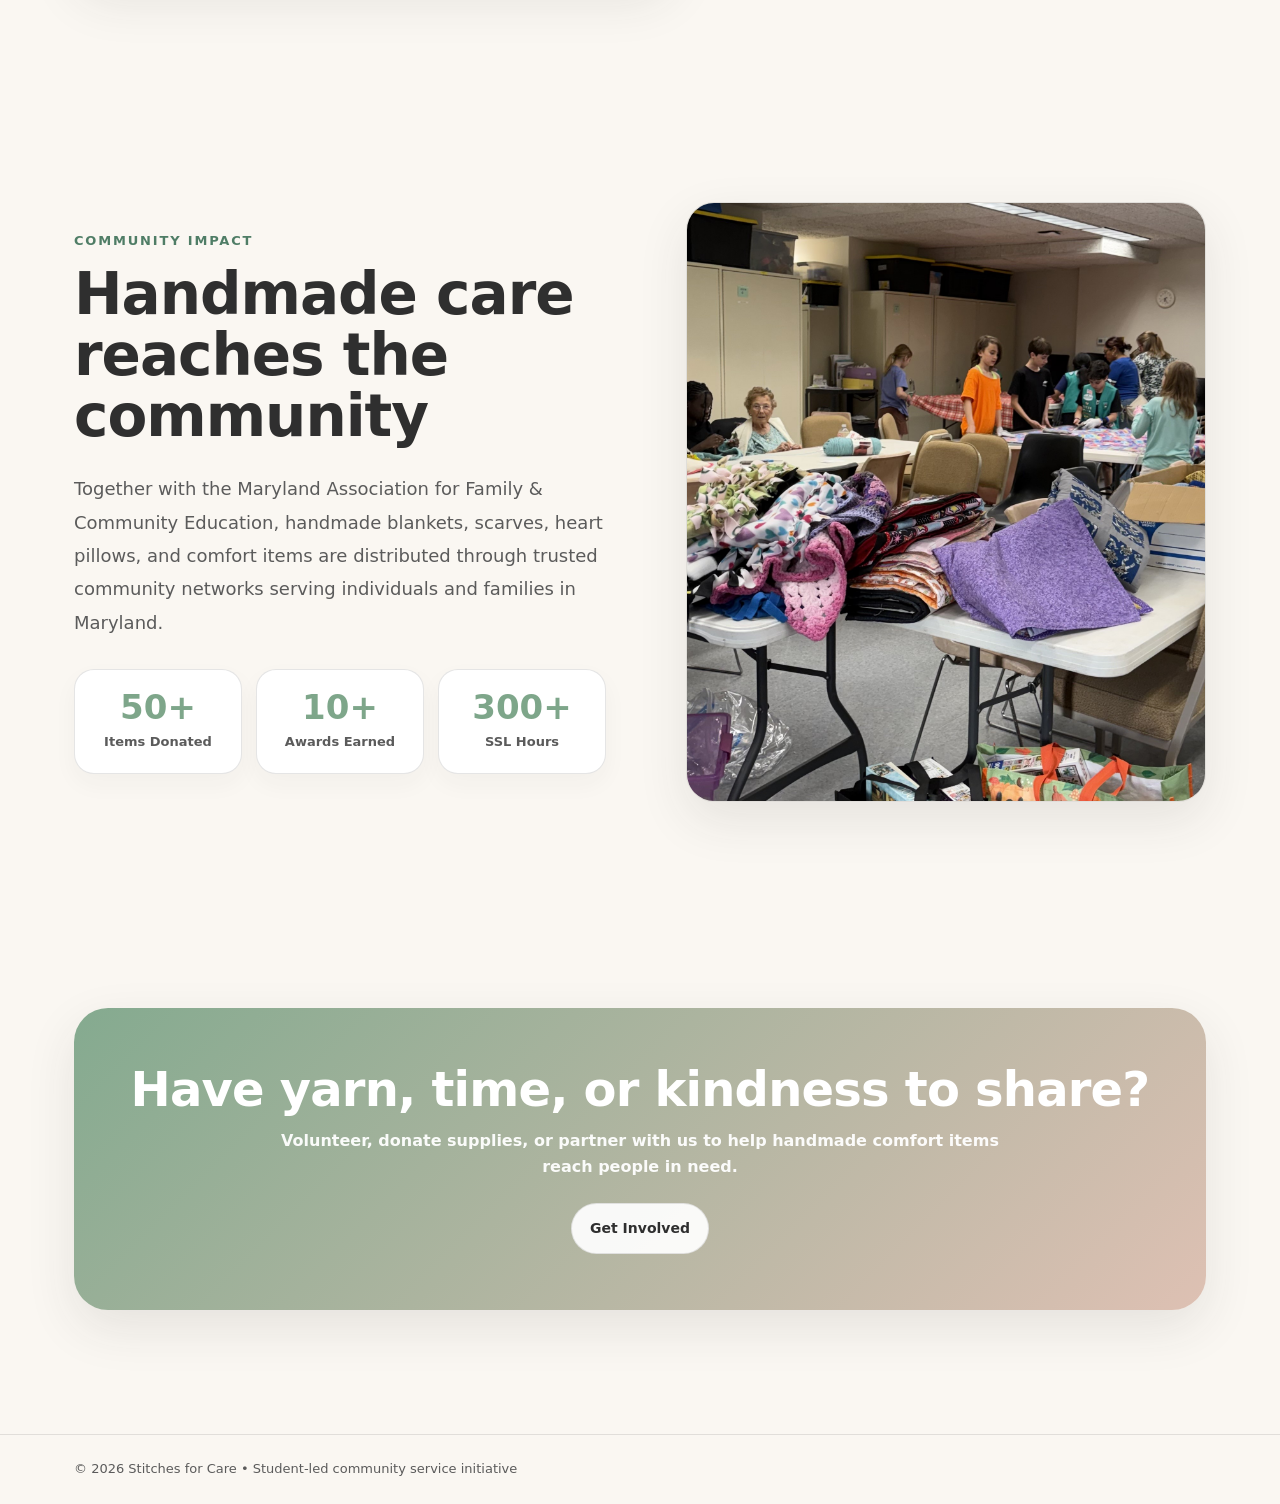
==== commit 9abcc4e1: "changed text and removed a section" ====
--- a/index.html
+++ b/index.html
@@ -30,7 +30,7 @@
       <div class="kicker">Student-led community service</div>
       <h1>Handmade comfort, one stitch at a time.</h1>
       <p>
-        Our mission is to transform creativity into care by creating handmade crochet blankets, scarves, hats, heart pillows, and comfort pieces for people in need.
+        Our mission is to transform creativity into care by creating handmade crochet blankets, scarves, hats, pillows, and other comfort pieces for those in need.
       </p>
       <div class="heroActions">
         <a href="contact.html" class="btn gold">Get Involved</a>
@@ -40,12 +40,6 @@
   </section>
 
   <main>
-    <section class="quoteSection">
-      <div class="container narrow">
-        <p class="founderQuote">“A simple handmade gift can remind someone that they are cared for.”</p>
-      </div>
-    </section>
-
     <section class="section photoStorySection">
       <div class="container">
         <div class="sectionIntro center storyHeader">
